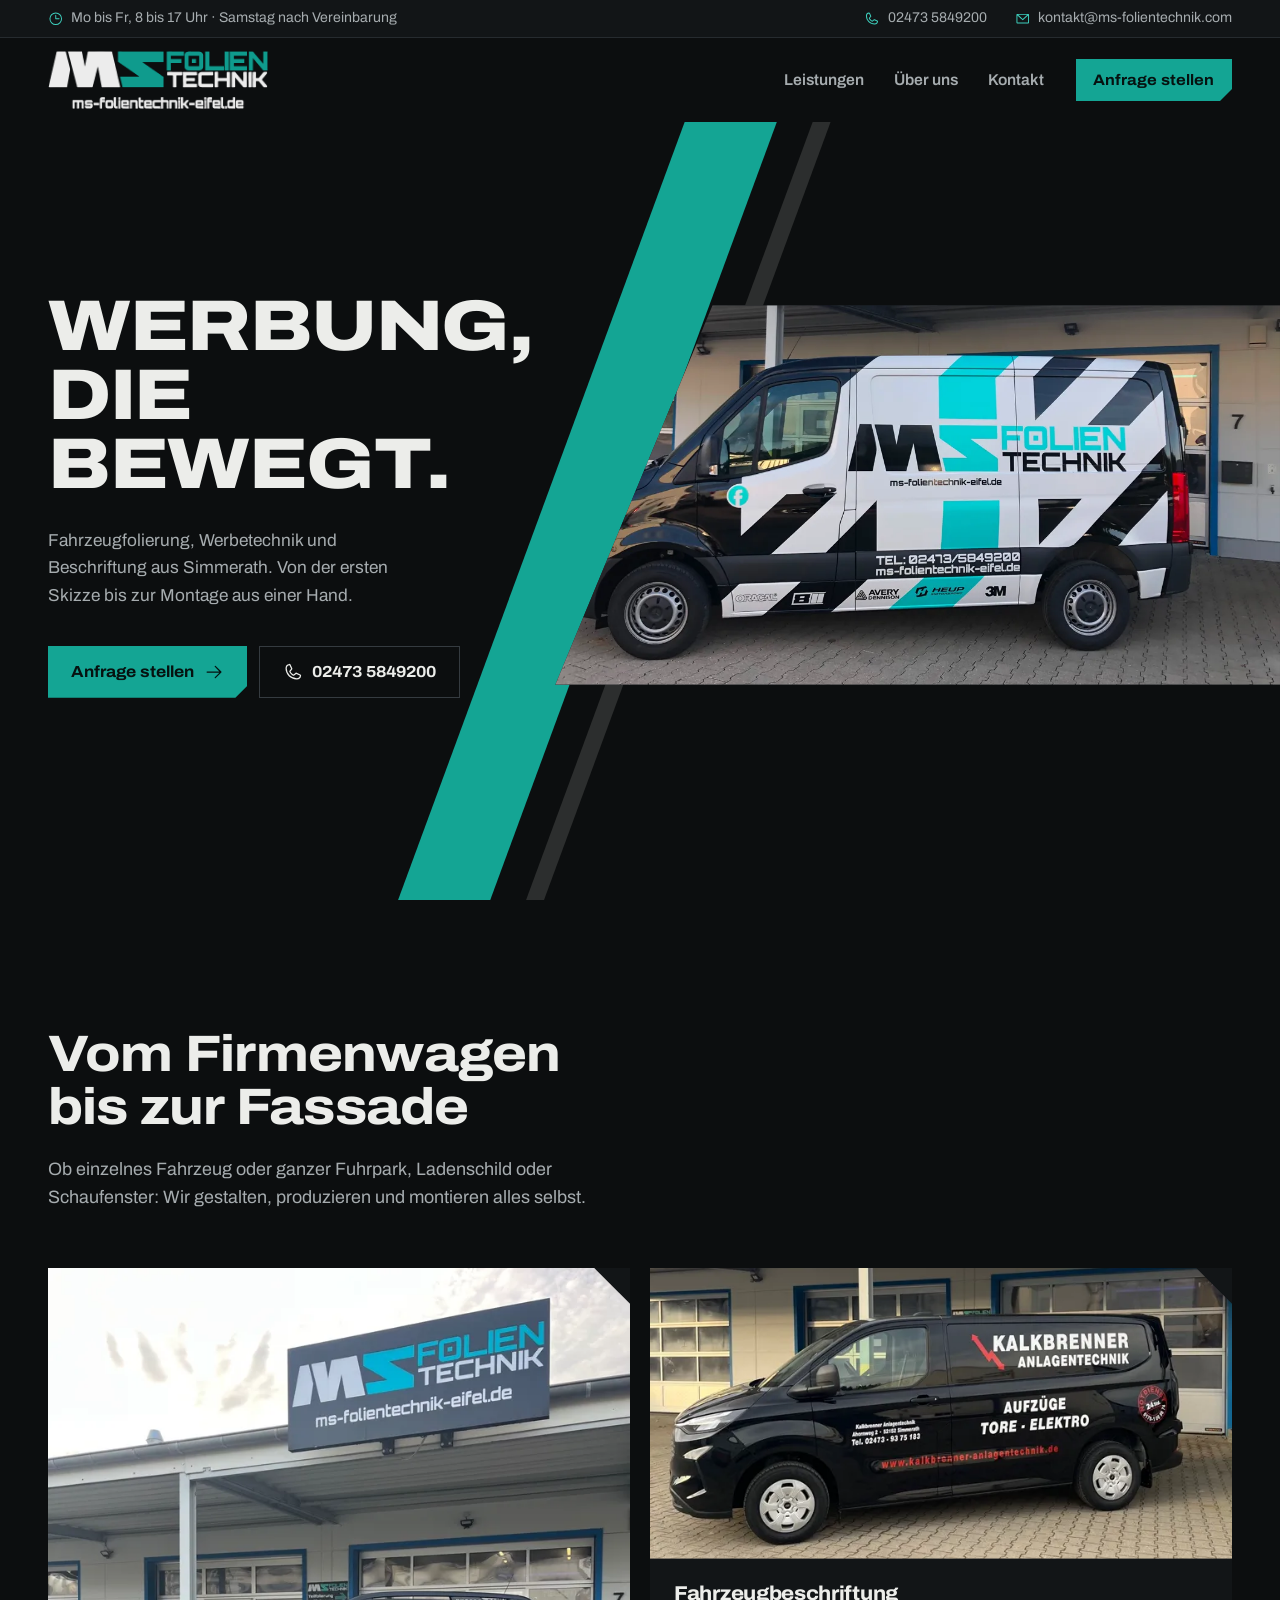
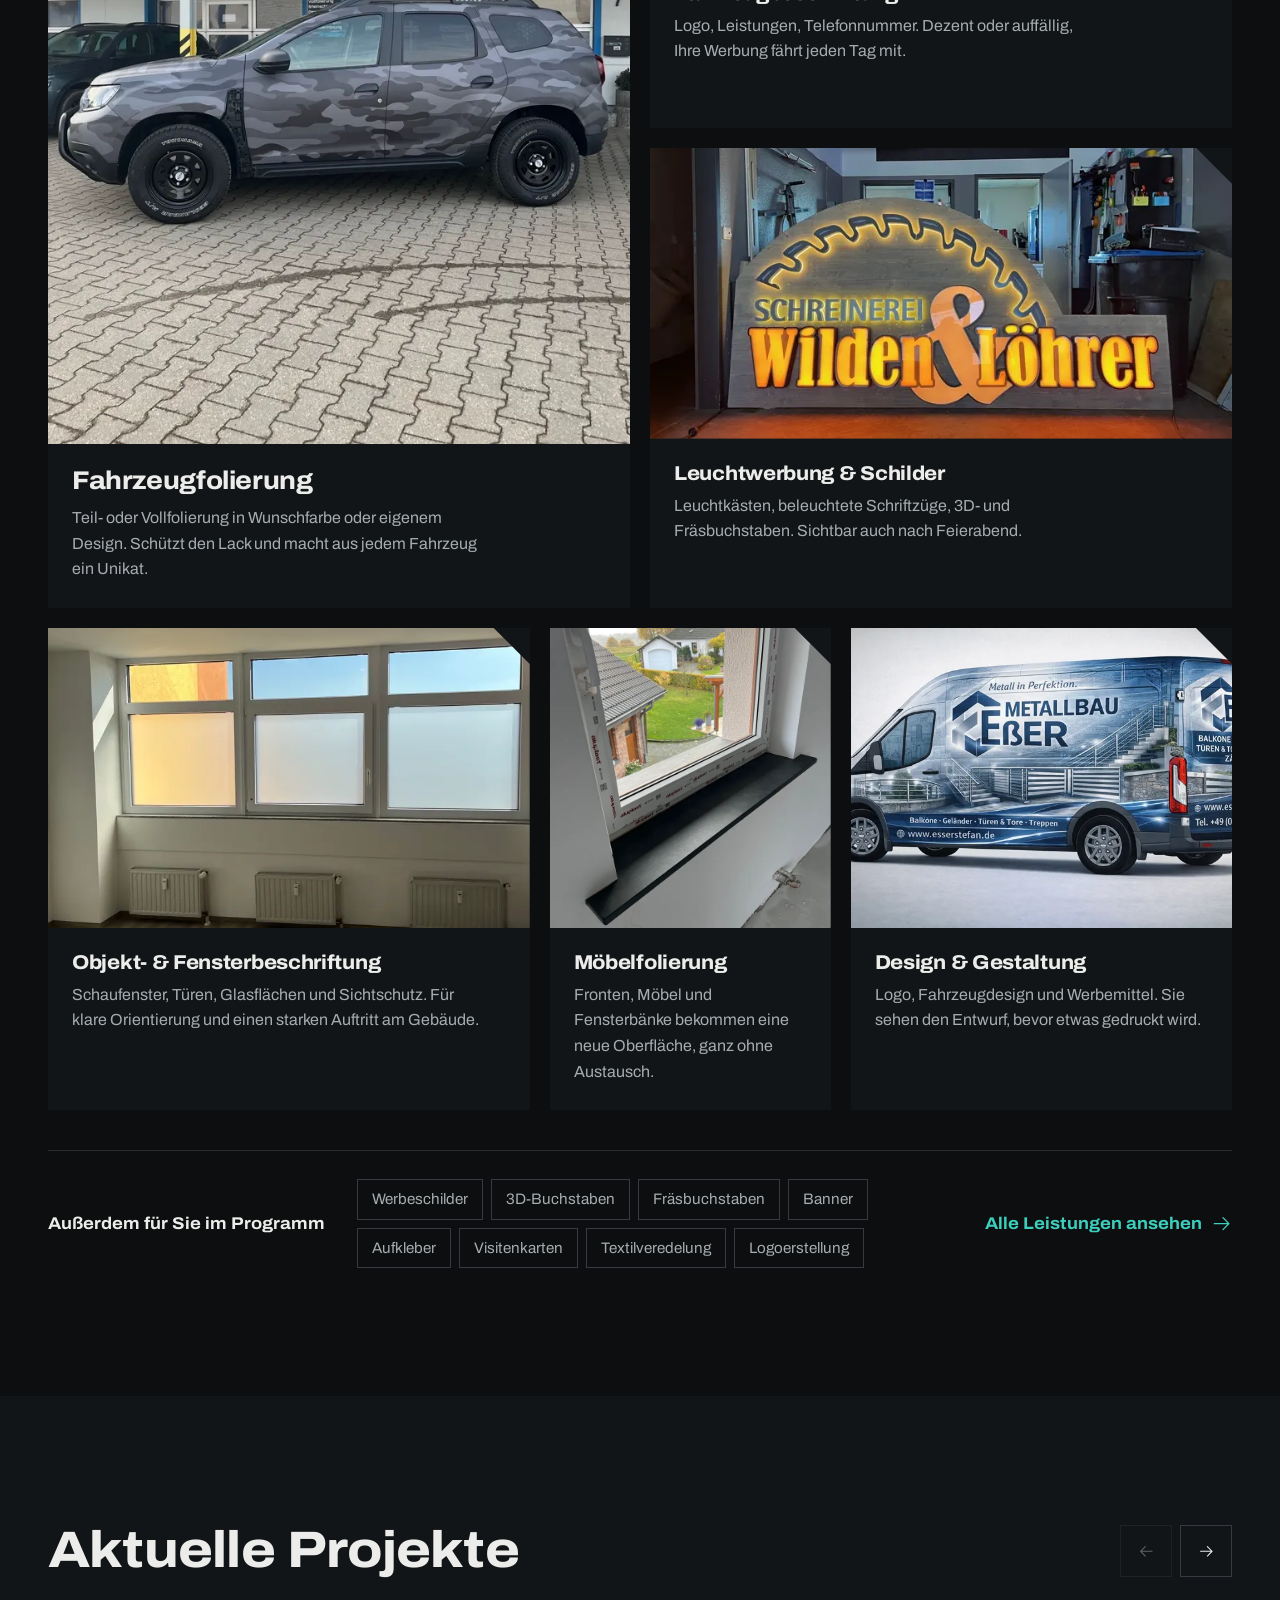
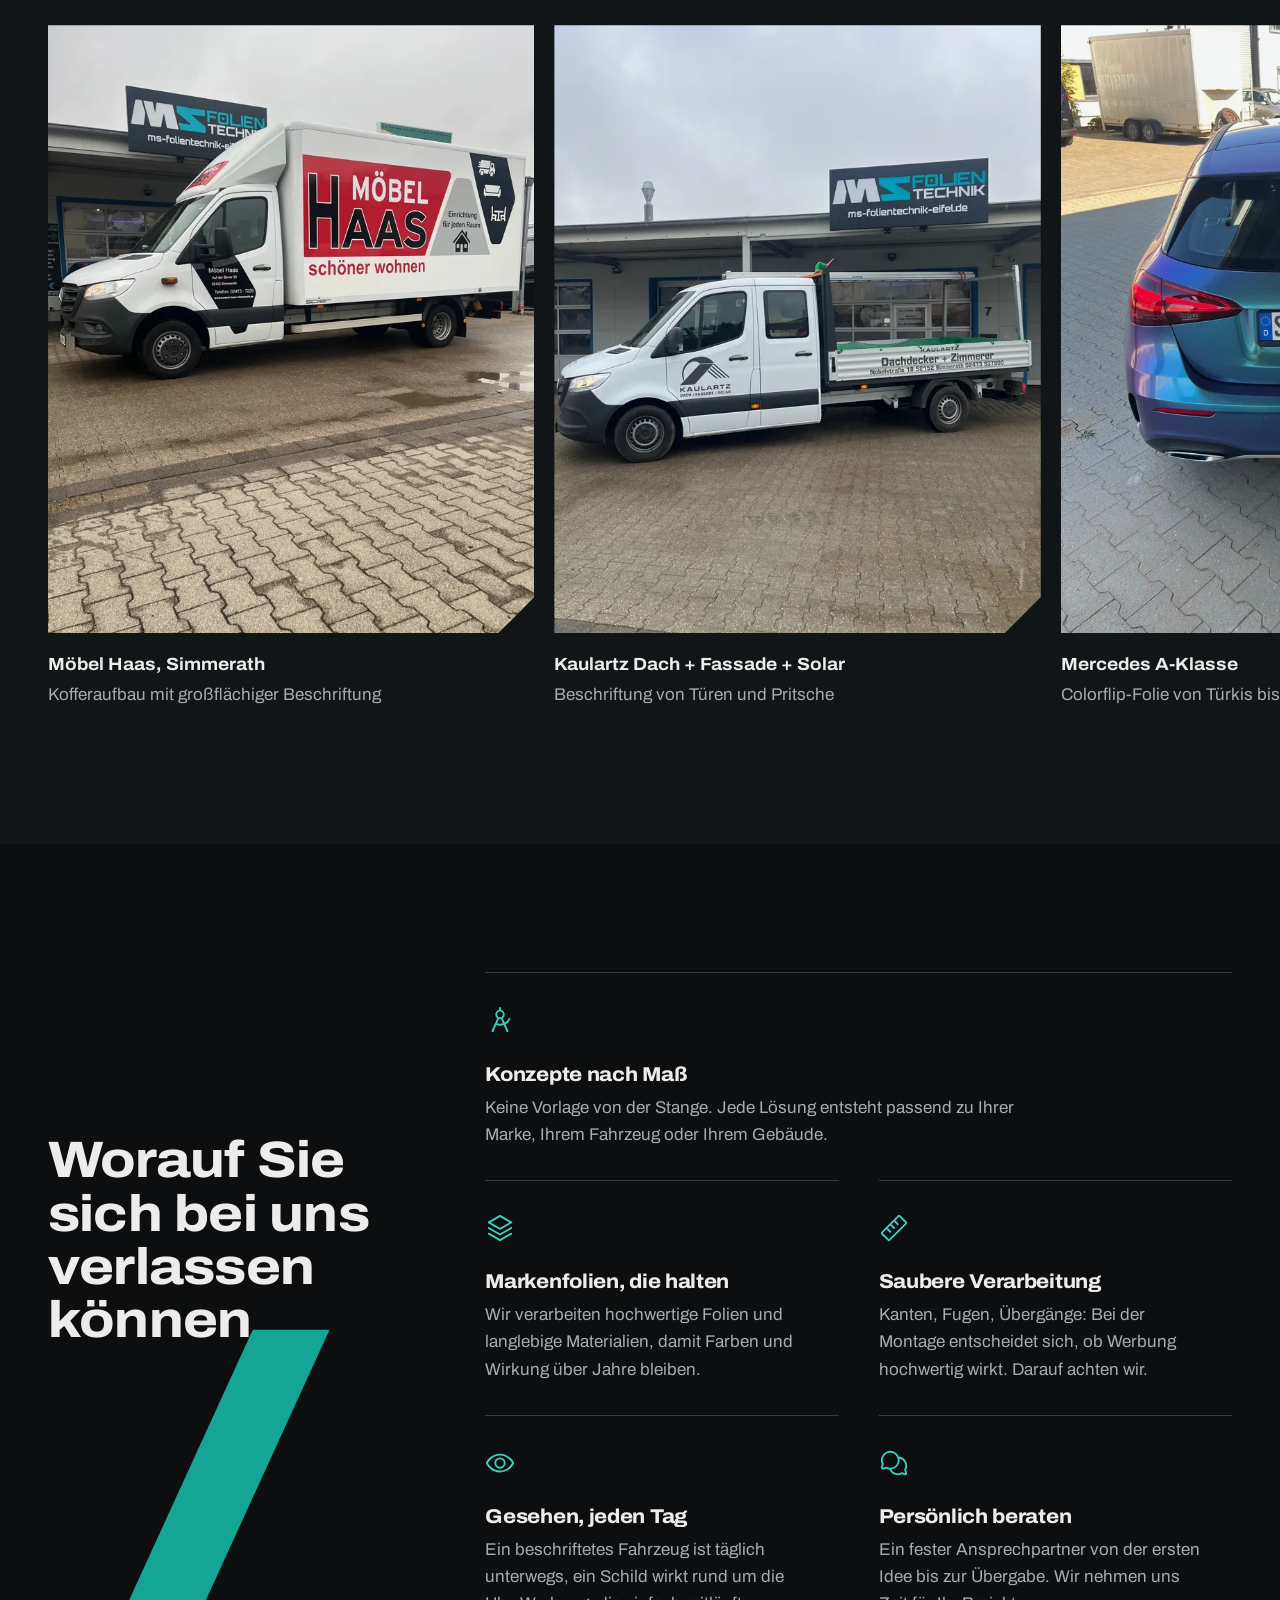
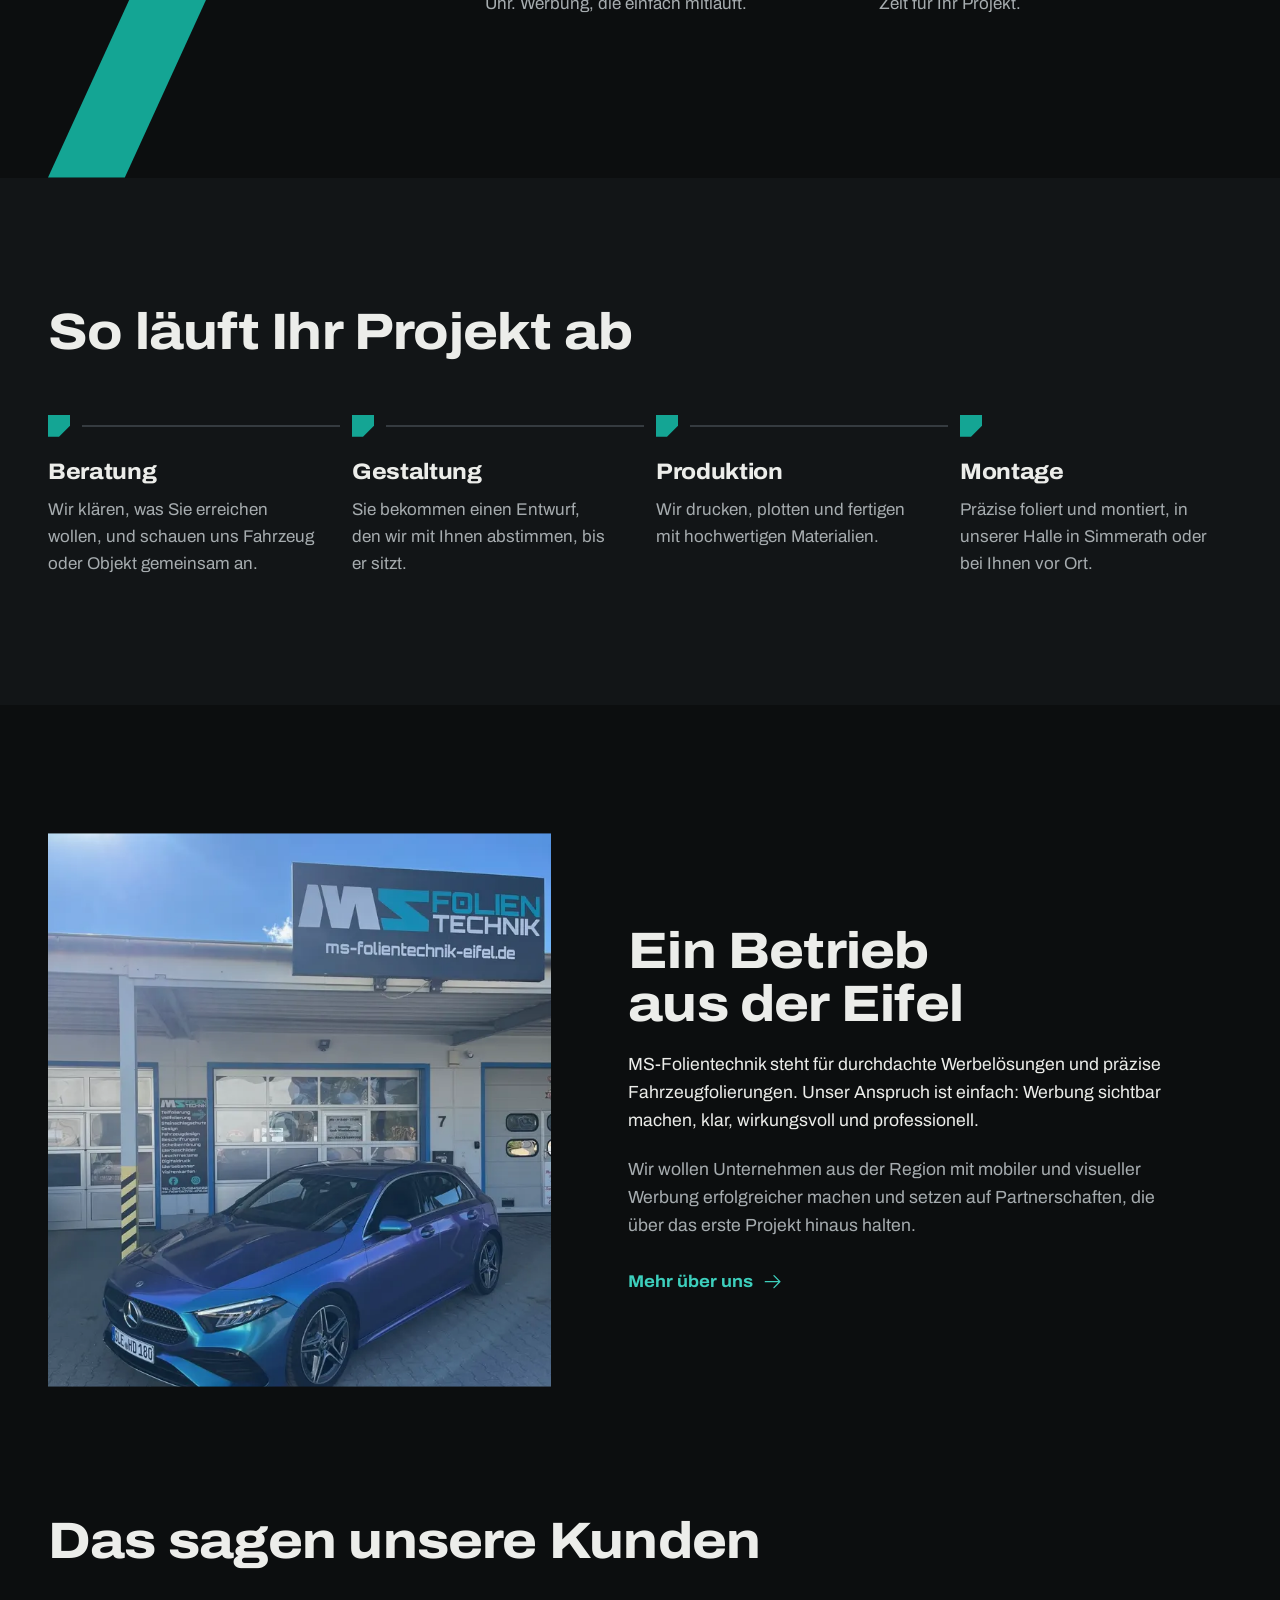
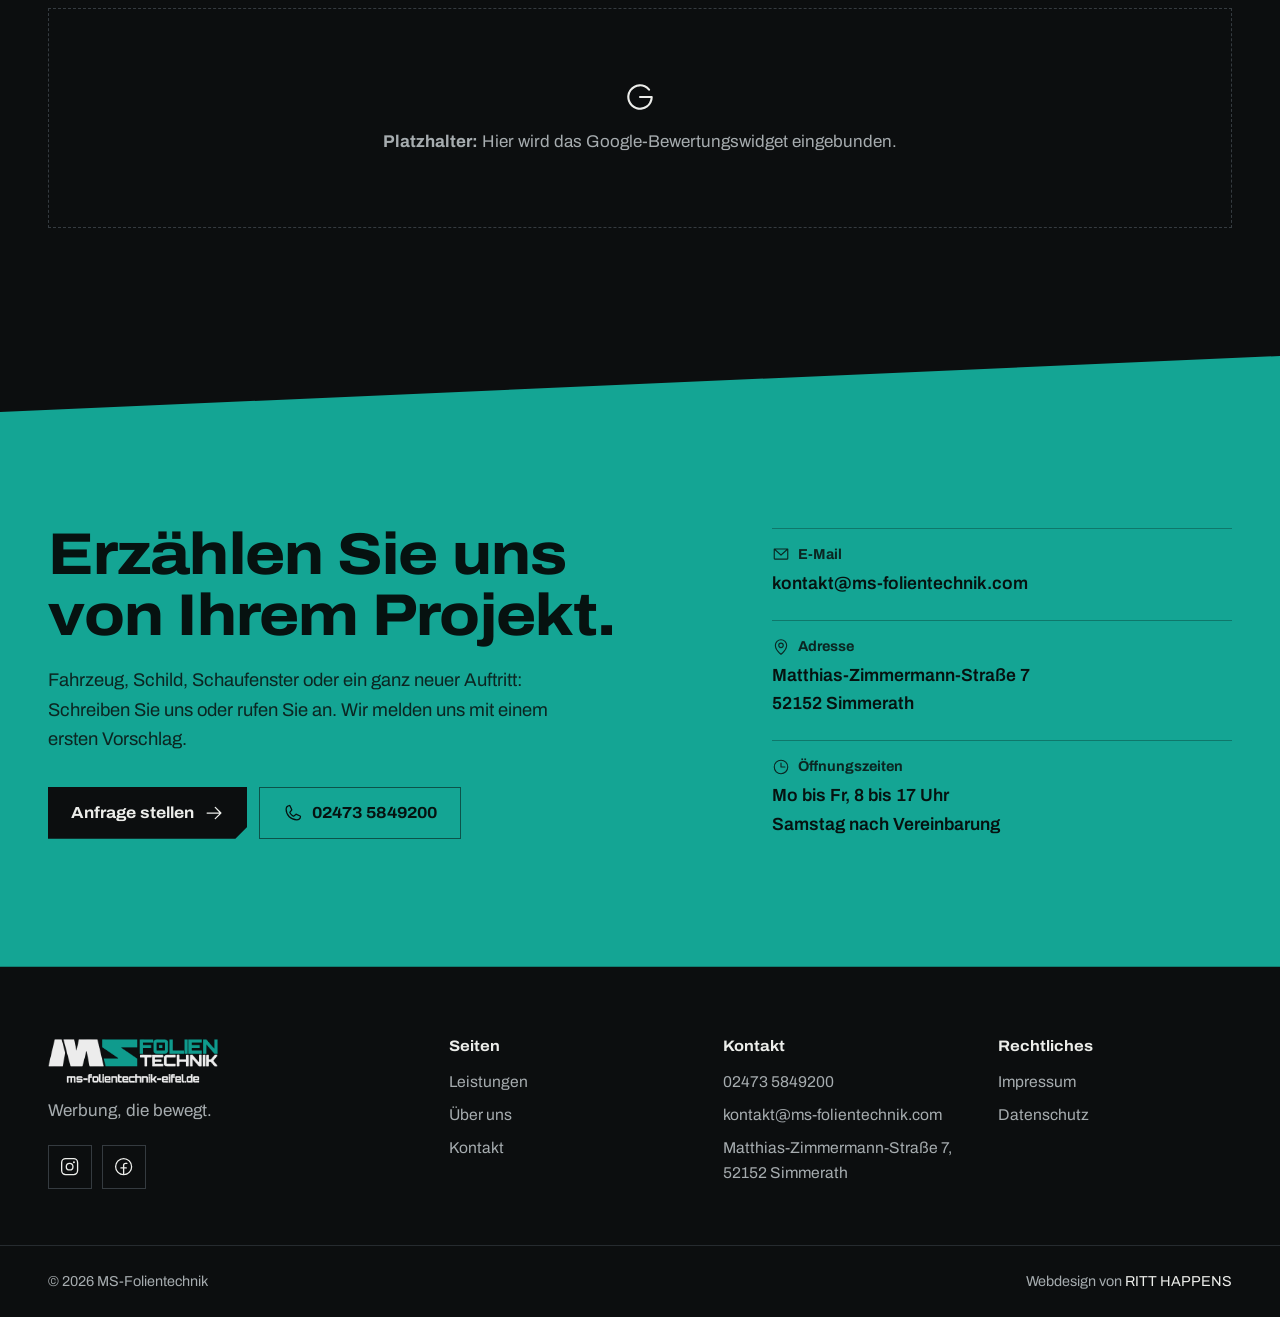
==== index.html @ 2fceda7a "Header: Öffnungszeiten-Leiste, Menü nur Unterseiten, größeres Logo Co-Authored-By: Claude Opus 5.5 <" ====
<!doctype html>
<html lang="de">
<head>
  <meta charset="utf-8">
  <meta name="viewport" content="width=device-width, initial-scale=1">
  <title>Fahrzeugfolierung &amp; Werbetechnik in Simmerath | MS-Folientechnik</title>
  <meta name="description" content="MS-Folientechnik in Simmerath (Eifel): Fahrzeugfolierung, Fahrzeugbeschriftung, Leuchtwerbung, Schilder und Design aus einer Hand. Jetzt Anfrage stellen.">
  <meta name="theme-color" content="#0c0e0f">
  <meta property="og:title" content="MS-Folientechnik | Werbung, die bewegt.">
  <meta property="og:description" content="Fahrzeugfolierung und Werbetechnik aus Simmerath in der Eifel.">
  <meta property="og:image" content="assets/img/ms-firmenfahrzeug-1200.webp">
  <link rel="preload" href="assets/fonts/archivo-var.woff2" as="font" type="font/woff2" crossorigin>
  <link rel="preload" as="image" href="assets/img/ms-firmenfahrzeug-1200.webp" imagesrcset="assets/img/ms-firmenfahrzeug-1200.webp 1200w, assets/img/ms-firmenfahrzeug-2400.webp 2400w" imagesizes="(min-width: 960px) 62vw, 100vw">
  <link rel="stylesheet" href="assets/css/style.css">
  <script>document.documentElement.classList.add('js');</script>
  <script type="application/ld+json">
  {
    "@context": "https://schema.org",
    "@type": "LocalBusiness",
    "name": "MS-Folientechnik",
    "slogan": "Werbung, die bewegt.",
    "sameAs": ["https://www.instagram.com/msfolientechnik/", "https://www.facebook.com/MSFolientechnik/"],
    "telephone": "+49 2473 5849200",
    "email": "kontakt@ms-folientechnik.com",
    "address": {
      "@type": "PostalAddress",
      "streetAddress": "Matthias-Zimmermann-Straße 7",
      "postalCode": "52152",
      "addressLocality": "Simmerath",
      "addressCountry": "DE"
    },
    "openingHoursSpecification": [{
      "@type": "OpeningHoursSpecification",
      "dayOfWeek": ["Monday","Tuesday","Wednesday","Thursday","Friday"],
      "opens": "08:00",
      "closes": "17:00"
    }]
  }
  </script>
</head>
<body>
  <a class="skip" href="#inhalt">Zum Inhalt springen</a>

  <header class="site-header" data-header>
    <div class="topbar">
      <div class="shell topbar-inner">
        <p class="topbar-hours">
          <svg class="ico" aria-hidden="true"><use href="assets/img/icons.svg#i-clock"/></svg>
          <span>Mo bis Fr, 8 bis 17 Uhr<span class="topbar-sat"> · Samstag nach Vereinbarung</span></span>
        </p>
        <div class="topbar-contact">
          <a href="tel:+4924735849200">
            <svg class="ico" aria-hidden="true"><use href="assets/img/icons.svg#i-phone"/></svg>
            <span>02473 5849200</span>
          </a>
          <a class="topbar-mail" href="mailto:kontakt@ms-folientechnik.com">
            <svg class="ico" aria-hidden="true"><use href="assets/img/icons.svg#i-envelope-simple"/></svg>
            <span>kontakt@ms-folientechnik.com</span>
          </a>
        </div>
      </div>
    </div>
    <div class="shell header-inner">
      <a class="brand" href="index.html" aria-label="MS-Folientechnik, zur Startseite">
        <img src="assets/img/ms-folientechnik-logo-480.png" width="480" height="126" alt="MS-Folientechnik">
      </a>
      <nav class="nav" aria-label="Hauptnavigation">
        <ul class="nav-list" id="nav-list">
          <li><a href="leistungen.html">Leistungen</a></li>
          <li><a href="ueber-uns.html">Über uns</a></li>
          <li><a href="kontakt.html">Kontakt</a></li>
          <li class="nav-mobile-only"><a href="tel:+4924735849200">02473 5849200</a></li>
        </ul>
      </nav>
      <div class="header-actions">
        <a class="btn btn-primary btn-sm" href="kontakt.html">Anfrage stellen</a>
        <button class="nav-toggle" type="button" aria-expanded="false" aria-controls="nav-list" data-nav-toggle>
          <svg class="ico ico-open" aria-hidden="true"><use href="assets/img/icons.svg#i-list"/></svg>
          <svg class="ico ico-close" aria-hidden="true"><use href="assets/img/icons.svg#i-x"/></svg>
          <span class="sr-only">Menü</span>
        </button>
      </div>
    </div>
  </header>
  <div class="header-sentinel" data-header-sentinel aria-hidden="true"></div>

  <main id="inhalt">

    <!-- Hero -->
    <section class="hero" aria-labelledby="hero-title">
      <div class="hero-stripes" aria-hidden="true">
        <span class="stripe stripe-teal"></span>
        <span class="stripe stripe-light"></span>
      </div>
      <div class="shell hero-grid">
        <div class="hero-copy">
          <h1 id="hero-title" class="hero-title">Werbung,<br>die bewegt.</h1>
          <p class="hero-lead">Fahrzeugfolierung, Werbetechnik und Beschriftung aus Simmerath. Von der ersten Skizze bis zur Montage aus einer Hand.</p>
          <div class="hero-actions">
            <a class="btn btn-primary" href="kontakt.html">
              Anfrage stellen
              <svg class="ico" aria-hidden="true"><use href="assets/img/icons.svg#i-arrow-right"/></svg>
            </a>
            <a class="btn btn-ghost" href="tel:+4924735849200">
              <svg class="ico" aria-hidden="true"><use href="assets/img/icons.svg#i-phone"/></svg>
              02473 5849200
            </a>
          </div>
        </div>
        <figure class="hero-media wipe" data-wipe>
          <img
            src="assets/img/ms-firmenfahrzeug-1200.webp"
            srcset="assets/img/ms-firmenfahrzeug-1200.webp 1200w, assets/img/ms-firmenfahrzeug-2400.webp 2400w"
            sizes="(min-width: 960px) 62vw, 100vw"
            width="2400" height="1254"
            alt="Firmenfahrzeug von MS-Folientechnik mit schwarz-weißer Diagonalfolierung und türkisem Logo vor der Halle in Simmerath"
            fetchpriority="high">
        </figure>
      </div>
    </section>

    <!-- Leistungen -->
    <section class="section services" id="leistungen" aria-labelledby="services-title">
      <div class="shell">
        <div class="section-head">
          <h2 id="services-title">Vom Firmenwagen bis zur Fassade</h2>
          <p>Ob einzelnes Fahrzeug oder ganzer Fuhrpark, Ladenschild oder Schaufenster: Wir gestalten, produzieren und montieren alles selbst.</p>
        </div>

        <div class="bento">
          <article class="tile tile-xl">
            <a href="leistungen.html#fahrzeugfolierung" class="tile-link">
              <div class="tile-media wipe" data-wipe>
                <img src="assets/img/vollfolierung-camo-700.webp" srcset="assets/img/vollfolierung-camo-700.webp 700w, assets/img/vollfolierung-camo-1400.webp 1400w" sizes="(min-width: 960px) 50vw, 100vw" width="1400" height="1867" loading="lazy" alt="Dacia Duster mit grauer Camouflage-Vollfolierung vor der Halle von MS-Folientechnik">
              </div>
              <div class="tile-body">
                <h3>Fahrzeugfolierung</h3>
                <p>Teil- oder Vollfolierung in Wunschfarbe oder eigenem Design. Schützt den Lack und macht aus jedem Fahrzeug ein Unikat.</p>
              </div>
            </a>
          </article>

          <article class="tile tile-wide">
            <a href="leistungen.html#fahrzeugbeschriftung" class="tile-link">
              <div class="tile-media wipe" data-wipe>
                <img src="assets/img/beschriftung-kalkbrenner-700.webp" srcset="assets/img/beschriftung-kalkbrenner-700.webp 700w, assets/img/beschriftung-kalkbrenner-1400.webp 1400w" sizes="(min-width: 960px) 40vw, 100vw" width="1400" height="1867" loading="lazy" alt="Schwarzer Transporter von Kalkbrenner Anlagentechnik mit weißer und roter Beschriftung">
              </div>
              <div class="tile-body">
                <h3>Fahrzeugbeschriftung</h3>
                <p>Logo, Leistungen, Telefonnummer. Dezent oder auffällig, Ihre Werbung fährt jeden Tag mit.</p>
              </div>
            </a>
          </article>

          <article class="tile tile-wide">
            <a href="leistungen.html#leuchtwerbung" class="tile-link">
              <div class="tile-media wipe" data-wipe>
                <img src="assets/img/leuchtwerbung-schreinerei-700.webp" srcset="assets/img/leuchtwerbung-schreinerei-700.webp 700w, assets/img/leuchtwerbung-schreinerei-1400.webp 1400w" sizes="(min-width: 960px) 40vw, 100vw" width="1400" height="1050" loading="lazy" alt="Beleuchtetes Holzschild der Schreinerei Wilden &amp; Löhrer mit Sägeblatt-Motiv in der Werkstatt">
              </div>
              <div class="tile-body">
                <h3>Leuchtwerbung &amp; Schilder</h3>
                <p>Leuchtkästen, beleuchtete Schriftzüge, 3D- und Fräsbuchstaben. Sichtbar auch nach Feierabend.</p>
              </div>
            </a>
          </article>

          <article class="tile tile-mid">
            <a href="leistungen.html#objektbeschriftung" class="tile-link">
              <div class="tile-media wipe" data-wipe>
                <img src="assets/img/sichtschutzfolie-fenster-700.webp" srcset="assets/img/sichtschutzfolie-fenster-700.webp 700w, assets/img/sichtschutzfolie-fenster-1400.webp 1400w" sizes="(min-width: 960px) 34vw, 100vw" width="1400" height="1867" loading="lazy" alt="Bürofenster mit satinierter Sichtschutzfolie im unteren Bereich">
              </div>
              <div class="tile-body">
                <h3>Objekt- &amp; Fensterbeschriftung</h3>
                <p>Schaufenster, Türen, Glasflächen und Sichtschutz. Für klare Orientierung und einen starken Auftritt am Gebäude.</p>
              </div>
            </a>
          </article>

          <article class="tile tile-narrow">
            <a href="leistungen.html#moebelfolierung" class="tile-link">
              <div class="tile-media wipe" data-wipe>
                <img src="assets/img/fensterbank-folierung-700.webp" srcset="assets/img/fensterbank-folierung-700.webp 700w, assets/img/fensterbank-folierung-1400.webp 1400w" sizes="(min-width: 960px) 26vw, 100vw" width="1400" height="1867" loading="lazy" alt="Fensterbank mit dunkler Folie in Schieferoptik">
              </div>
              <div class="tile-body">
                <h3>Möbelfolierung</h3>
                <p>Fronten, Möbel und Fensterbänke bekommen eine neue Oberfläche, ganz ohne Austausch.</p>
              </div>
            </a>
          </article>

          <article class="tile tile-mid">
            <a href="leistungen.html#design" class="tile-link">
              <div class="tile-media wipe" data-wipe>
                <img src="assets/img/design-metallbau-esser-700.webp" srcset="assets/img/design-metallbau-esser-700.webp 700w, assets/img/design-metallbau-esser-1400.webp 1400w" sizes="(min-width: 960px) 34vw, 100vw" width="1400" height="933" loading="lazy" alt="Entwurf einer Fahrzeugfolierung für Metallbau Eßer mit Treppen- und Geländermotiven">
              </div>
              <div class="tile-body">
                <h3>Design &amp; Gestaltung</h3>
                <p>Logo, Fahrzeugdesign und Werbemittel. Sie sehen den Entwurf, bevor etwas gedruckt wird.</p>
              </div>
            </a>
          </article>
        </div>

        <div class="extras">
          <p class="extras-label">Außerdem für Sie im Programm</p>
          <ul class="chips">
            <li>Werbeschilder</li>
            <li>3D-Buchstaben</li>
            <li>Fräsbuchstaben</li>
            <li>Banner</li>
            <li>Aufkleber</li>
            <li>Visitenkarten</li>
            <li>Textilveredelung</li>
            <li>Logoerstellung</li>
          </ul>
          <a class="link-arrow" href="leistungen.html">
            Alle Leistungen ansehen
            <svg class="ico" aria-hidden="true"><use href="assets/img/icons.svg#i-arrow-right"/></svg>
          </a>
        </div>
      </div>
    </section>

    <!-- Projekte -->
    <section class="section projects" id="projekte" aria-labelledby="projects-title">
      <div class="shell projects-head">
        <h2 id="projects-title">Aktuelle Projekte</h2>
        <div class="rail-controls">
          <button class="rail-btn" type="button" data-rail-prev aria-label="Vorheriges Projekt">
            <svg class="ico" aria-hidden="true"><use href="assets/img/icons.svg#i-arrow-left"/></svg>
          </button>
          <button class="rail-btn" type="button" data-rail-next aria-label="Nächstes Projekt">
            <svg class="ico" aria-hidden="true"><use href="assets/img/icons.svg#i-arrow-right"/></svg>
          </button>
        </div>
      </div>
      <div class="rail" data-rail tabindex="0" aria-label="Projektgalerie, horizontal scrollbar">
        <figure class="rail-item">
          <div class="rail-media"><img src="assets/img/beschriftung-moebel-haas-700.webp" srcset="assets/img/beschriftung-moebel-haas-700.webp 700w, assets/img/beschriftung-moebel-haas-1400.webp 1400w" sizes="(min-width: 960px) 40vw, 82vw" width="1400" height="1867" loading="lazy" alt="Mercedes Sprinter mit Kofferaufbau, großflächig beschriftet für Möbel Haas"></div>
          <figcaption><strong>Möbel Haas, Simmerath</strong><span>Kofferaufbau mit großflächiger Beschriftung</span></figcaption>
        </figure>
        <figure class="rail-item">
          <div class="rail-media"><img src="assets/img/beschriftung-kaulartz-700.webp" srcset="assets/img/beschriftung-kaulartz-700.webp 700w, assets/img/beschriftung-kaulartz-1400.webp 1400w" sizes="(min-width: 960px) 40vw, 82vw" width="1400" height="1867" loading="lazy" alt="Weißer Pritschenwagen mit Beschriftung von Kaulartz Dach, Fassade und Solar"></div>
          <figcaption><strong>Kaulartz Dach + Fassade + Solar</strong><span>Beschriftung von Türen und Pritsche</span></figcaption>
        </figure>
        <figure class="rail-item">
          <div class="rail-media"><img src="assets/img/vollfolierung-colorflip-heck-700.webp" srcset="assets/img/vollfolierung-colorflip-heck-700.webp 700w, assets/img/vollfolierung-colorflip-heck-1400.webp 1400w" sizes="(min-width: 960px) 40vw, 82vw" width="1400" height="1867" loading="lazy" alt="Heckansicht einer Mercedes A-Klasse mit schimmernder Colorflip-Folie zwischen Türkis und Violett"></div>
          <figcaption><strong>Mercedes A-Klasse</strong><span>Colorflip-Folie von Türkis bis Violett</span></figcaption>
        </figure>
        </div>
    </section>

    <!-- Vorteile -->
    <section class="section values" aria-labelledby="values-title">
      <div class="values-band" aria-hidden="true"></div>
      <div class="shell values-grid">
        <h2 id="values-title">Worauf Sie sich bei uns verlassen können</h2>
        <ul class="values-list">
          <li>
            <svg class="ico" aria-hidden="true"><use href="assets/img/icons.svg#i-compass-tool"/></svg>
            <h3>Konzepte nach Maß</h3>
            <p>Keine Vorlage von der Stange. Jede Lösung entsteht passend zu Ihrer Marke, Ihrem Fahrzeug oder Ihrem Gebäude.</p>
          </li>
          <li>
            <svg class="ico" aria-hidden="true"><use href="assets/img/icons.svg#i-stack"/></svg>
            <h3>Markenfolien, die halten</h3>
            <p>Wir verarbeiten hochwertige Folien und langlebige Materialien, damit Farben und Wirkung über Jahre bleiben.</p>
          </li>
          <li>
            <svg class="ico" aria-hidden="true"><use href="assets/img/icons.svg#i-ruler"/></svg>
            <h3>Saubere Verarbeitung</h3>
            <p>Kanten, Fugen, Übergänge: Bei der Montage entscheidet sich, ob Werbung hochwertig wirkt. Darauf achten wir.</p>
          </li>
          <li>
            <svg class="ico" aria-hidden="true"><use href="assets/img/icons.svg#i-eye"/></svg>
            <h3>Gesehen, jeden Tag</h3>
            <p>Ein beschriftetes Fahrzeug ist täglich unterwegs, ein Schild wirkt rund um die Uhr. Werbung, die einfach mitläuft.</p>
          </li>
          <li>
            <svg class="ico" aria-hidden="true"><use href="assets/img/icons.svg#i-chats-circle"/></svg>
            <h3>Persönlich beraten</h3>
            <p>Ein fester Ansprechpartner von der ersten Idee bis zur Übergabe. Wir nehmen uns Zeit für Ihr Projekt.</p>
          </li>
        </ul>
      </div>
    </section>

    <!-- Ablauf -->
    <section class="section process" aria-labelledby="process-title">
      <div class="shell">
        <h2 id="process-title">So läuft Ihr Projekt ab</h2>
        <ol class="steps">
          <li>
            <h3>Beratung</h3>
            <p>Wir klären, was Sie erreichen wollen, und schauen uns Fahrzeug oder Objekt gemeinsam an.</p>
          </li>
          <li>
            <h3>Gestaltung</h3>
            <p>Sie bekommen einen Entwurf, den wir mit Ihnen abstimmen, bis er sitzt.</p>
          </li>
          <li>
            <h3>Produktion</h3>
            <p>Wir drucken, plotten und fertigen mit hochwertigen Materialien.</p>
          </li>
          <li>
            <h3>Montage</h3>
            <p>Präzise foliert und montiert, in unserer Halle in Simmerath oder bei Ihnen vor Ort.</p>
          </li>
        </ol>
      </div>
    </section>

    <!-- Über uns -->
    <section class="section about" aria-labelledby="about-title">
      <div class="shell about-grid">
        <figure class="about-media wipe" data-wipe>
          <img src="assets/img/vollfolierung-colorflip-700.webp" srcset="assets/img/vollfolierung-colorflip-700.webp 700w, assets/img/vollfolierung-colorflip-1400.webp 1400w" sizes="(min-width: 960px) 40vw, 100vw" width="1400" height="1867" loading="lazy" alt="Halle von MS-Folientechnik in Simmerath mit Leuchtschild, davor eine Mercedes A-Klasse mit Colorflip-Folierung">
        </figure>
        <div class="about-copy">
          <h2 id="about-title">Ein Betrieb aus der Eifel</h2>
          <p>MS-Folientechnik steht für durchdachte Werbelösungen und präzise Fahrzeugfolierungen. Unser Anspruch ist einfach: Werbung sichtbar machen, klar, wirkungsvoll und professionell.</p>
          <p>Wir wollen Unternehmen aus der Region mit mobiler und visueller Werbung erfolgreicher machen und setzen auf Partnerschaften, die über das erste Projekt hinaus halten.</p>
          <a class="link-arrow" href="ueber-uns.html">
            Mehr über uns
            <svg class="ico" aria-hidden="true"><use href="assets/img/icons.svg#i-arrow-right"/></svg>
          </a>
        </div>
      </div>
    </section>

    <!-- Bewertungen -->
    <section class="section reviews" aria-labelledby="reviews-title">
      <div class="shell">
        <h2 id="reviews-title">Das sagen unsere Kunden</h2>
        <div class="reviews-slot" role="note">
          <svg class="ico" aria-hidden="true"><use href="assets/img/icons.svg#i-google-logo"/></svg>
          <p><strong>Platzhalter:</strong> Hier wird das Google-Bewertungswidget eingebunden.</p>
        </div>
      </div>
    </section>

    <!-- Kontakt -->
    <section class="contact" aria-labelledby="contact-title">
      <div class="shell contact-grid">
        <div class="contact-copy">
          <h2 id="contact-title">Erzählen Sie uns von Ihrem Projekt.</h2>
          <p>Fahrzeug, Schild, Schaufenster oder ein ganz neuer Auftritt: Schreiben Sie uns oder rufen Sie an. Wir melden uns mit einem ersten Vorschlag.</p>
          <div class="contact-actions">
            <a class="btn btn-dark" href="kontakt.html">
              Anfrage stellen
              <svg class="ico" aria-hidden="true"><use href="assets/img/icons.svg#i-arrow-right"/></svg>
            </a>
            <a class="btn btn-outline-dark" href="tel:+4924735849200">
              <svg class="ico" aria-hidden="true"><use href="assets/img/icons.svg#i-phone"/></svg>
              02473 5849200
            </a>
          </div>
        </div>
        <dl class="contact-facts">
          <div>
            <dt><svg class="ico" aria-hidden="true"><use href="assets/img/icons.svg#i-envelope-simple"/></svg>E-Mail</dt>
            <dd><a href="mailto:kontakt@ms-folientechnik.com">kontakt@ms-folientechnik.com</a></dd>
          </div>
          <div>
            <dt><svg class="ico" aria-hidden="true"><use href="assets/img/icons.svg#i-map-pin"/></svg>Adresse</dt>
            <dd>Matthias-Zimmermann-Straße 7<br>52152 Simmerath</dd>
          </div>
          <div>
            <dt><svg class="ico" aria-hidden="true"><use href="assets/img/icons.svg#i-clock"/></svg>Öffnungszeiten</dt>
            <dd>Mo bis Fr, 8 bis 17 Uhr<br>Samstag nach Vereinbarung</dd>
          </div>
        </dl>
      </div>
    </section>
  </main>

  <footer class="site-footer">
    <div class="shell footer-grid">
      <div class="footer-brand">
        <img src="assets/img/ms-folientechnik-logo-480.png" width="480" height="126" alt="MS-Folientechnik" loading="lazy">
        <p>Werbung, die bewegt.</p>
        <div class="social">
          <a href="https://www.instagram.com/msfolientechnik/" target="_blank" rel="noopener" aria-label="MS-Folientechnik auf Instagram"><svg class="ico" aria-hidden="true"><use href="assets/img/icons.svg#i-instagram-logo"/></svg></a>
          <a href="https://www.facebook.com/MSFolientechnik/" target="_blank" rel="noopener" aria-label="MS-Folientechnik auf Facebook"><svg class="ico" aria-hidden="true"><use href="assets/img/icons.svg#i-facebook-logo"/></svg></a>
        </div>
      </div>
      <nav aria-label="Footer-Navigation">
        <h2 class="footer-title">Seiten</h2>
        <ul>
          <li><a href="leistungen.html">Leistungen</a></li>
          <li><a href="ueber-uns.html">Über uns</a></li>
          <li><a href="kontakt.html">Kontakt</a></li>
        </ul>
      </nav>
      <div>
        <h2 class="footer-title">Kontakt</h2>
        <ul>
          <li><a href="tel:+4924735849200">02473 5849200</a></li>
          <li><a href="mailto:kontakt@ms-folientechnik.com">kontakt@ms-folientechnik.com</a></li>
          <li>Matthias-Zimmermann-Straße 7, 52152 Simmerath</li>
        </ul>
      </div>
      <div>
        <h2 class="footer-title">Rechtliches</h2>
        <ul>
          <li><a href="impressum.html">Impressum</a></li>
          <li><a href="datenschutz.html">Datenschutz</a></li>
        </ul>
      </div>
    </div>
    <div class="shell footer-bottom">
      <p>© <span data-year>2026</span> MS-Folientechnik</p>
      <p>Webdesign von <a href="https://ritt-happens.de" rel="noopener">RITT HAPPENS</a></p>
    </div>
  </footer>

  <script src="assets/js/main.js" defer></script>
</body>
</html>
---- assets/css/style.css ----
/* MS-Folientechnik | Startseite
   Welt: die eigene Fahrzeug-Livery. Werkstattschwarz, Folienweiß, Logo-Türkis,
   45-Grad-Schnittkanten, harte Ecken. */

@font-face {
  font-family: "Archivo";
  src: url("../fonts/archivo-var.woff2") format("woff2-variations"),
       url("../fonts/archivo-var.woff2") format("woff2");
  font-weight: 100 900;
  font-stretch: 62% 125%;
  font-style: normal;
  font-display: swap;
}

@property --p {
  syntax: "<number>";
  inherits: true;
  initial-value: 1;
}

:root {
  --bg: #0c0e0f;
  --bg-2: #121517;
  --bg-3: #191d20;
  --line: #262b2f;
  --line-strong: #353b40;
  --text: #ecedea;
  --muted: #a6acaf;
  --teal: #14a594;
  --teal-ink: #3dcfbd;
  --teal-deep: #0f8a7c;
  --on-teal: #061210;

  --font: "Archivo", "Helvetica Neue", Arial, sans-serif;

  --shell: 1360px;
  --gutter: clamp(16px, 4vw, 48px);
  --section: clamp(72px, 10vw, 136px);
  --cut: 36px;

  --ease-out: cubic-bezier(0.16, 1, 0.3, 1);
  --topbar-h: 38px;
  --header-h: 122px;
}

*, *::before, *::after { box-sizing: border-box; }

html {
  -webkit-text-size-adjust: 100%;
  scroll-behavior: smooth;
  scroll-padding-top: calc(var(--header-h) + 16px);
  color-scheme: dark;
  scrollbar-color: var(--line-strong) var(--bg);
}

body {
  margin: 0;
  background: var(--bg);
  color: var(--text);
  font-family: var(--font);
  font-size: 1.0625rem;
  line-height: 1.6;
  font-stretch: 100%;
  text-rendering: optimizeLegibility;
  -webkit-font-smoothing: antialiased;
  overflow-x: clip;
}

::selection { background: var(--teal); color: var(--on-teal); }

img { display: block; max-width: 100%; height: auto; }
a { color: inherit; text-underline-offset: 0.2em; text-decoration-thickness: 1px; }
h1, h2, h3, p, ul, ol, dl, dd, figure { margin: 0; }
ul, ol { padding: 0; list-style: none; }

:focus-visible {
  outline: 2px solid var(--teal-ink);
  outline-offset: 3px;
}

.sr-only {
  position: absolute; width: 1px; height: 1px; padding: 0; margin: -1px;
  overflow: hidden; clip: rect(0 0 0 0); white-space: nowrap; border: 0;
}

.skip {
  position: absolute; left: 16px; top: -60px; z-index: 100;
  background: var(--teal); color: var(--on-teal); padding: 10px 16px; font-weight: 700;
}
.skip:focus { top: 12px; }

.shell {
  width: 100%;
  max-width: var(--shell);
  margin-inline: auto;
  padding-inline: var(--gutter);
}

.ico {
  width: 1.25em; height: 1.25em;
  fill: currentColor;
  flex: none;
}

/* Typografie */
h1, h2, h3 { font-weight: 760; letter-spacing: -0.015em; text-wrap: balance; }
h2 {
  font-size: clamp(2rem, 4vw, 3.4rem);
  line-height: 1.04;
  font-stretch: 112%;
}
h3 { font-size: 1.25rem; line-height: 1.2; font-stretch: 108%; }
p { text-wrap: pretty; }

/* Buttons */
.btn {
  display: inline-flex; align-items: center; gap: 0.6em;
  min-height: 52px; padding: 0 1.4em;
  font: inherit; font-weight: 700; font-size: 1rem; font-stretch: 108%;
  text-decoration: none; white-space: nowrap; cursor: pointer;
  border: 1.5px solid transparent;
  clip-path: polygon(0 0, 100% 0, 100% calc(100% - 12px), calc(100% - 12px) 100%, 0 100%);
  transition: background-color .25s var(--ease-out), color .25s var(--ease-out), border-color .25s var(--ease-out), transform .2s var(--ease-out);
}
.btn .ico { transition: transform .3s var(--ease-out); }
.btn:hover .ico:last-child { transform: translateX(3px); }
.btn:active { transform: translateY(1px); }
.btn-sm { min-height: 42px; padding: 0 1.1em; font-size: .95rem; }

.btn-primary { background: var(--teal); color: var(--on-teal); }
.btn-primary:hover { background: var(--teal-ink); }
.btn-ghost { border-color: var(--line-strong); color: var(--text); clip-path: none; }
.btn-ghost:hover { border-color: var(--text); }
.btn-dark { background: var(--bg); color: var(--text); }
.btn-dark:hover { background: #000; color: var(--teal-ink); }
.btn-outline-dark { border-color: rgba(6, 18, 16, .55); color: var(--on-teal); clip-path: none; }
.btn-outline-dark:hover { border-color: var(--on-teal); background: rgba(6, 18, 16, .08); }

.link-arrow {
  display: inline-flex; align-items: center; gap: .5em;
  font-weight: 700; font-stretch: 108%; color: var(--teal-ink);
  text-decoration: none;
}
.link-arrow .ico { transition: transform .3s var(--ease-out); }
.link-arrow:hover { text-decoration: underline; }
.link-arrow:hover .ico { transform: translateX(4px); }

/* Header */
.site-header {
  position: fixed; inset: 0 0 auto 0; z-index: 50;
  height: var(--header-h);
  background: var(--bg);
  transition: background-color .3s var(--ease-out), border-color .3s var(--ease-out);
  border-bottom: 1px solid transparent;
}
.site-header.is-solid {
  background: rgba(12, 14, 15, .92);
  backdrop-filter: saturate(140%) blur(10px);
  -webkit-backdrop-filter: saturate(140%) blur(10px);
  border-bottom-color: var(--line);
}
.header-sentinel { position: absolute; top: 0; height: 80px; width: 1px; pointer-events: none; }
.topbar {
  height: var(--topbar-h);
  background: var(--bg-2);
  border-bottom: 1px solid var(--line);
  font-size: .88rem; color: var(--muted);
}
.topbar-inner { height: 100%; display: flex; align-items: center; justify-content: space-between; gap: 24px; }
.topbar-hours, .topbar-contact a { display: inline-flex; align-items: center; gap: 8px; }
.topbar .ico { width: 1.1em; height: 1.1em; color: var(--teal-ink); }
.topbar-contact { display: flex; gap: 28px; }
.topbar-contact a { text-decoration: none; font-variant-numeric: tabular-nums; transition: color .2s; }
.topbar-contact a:hover { color: var(--text); }
.header-inner { height: calc(var(--header-h) - var(--topbar-h)); display: flex; align-items: center; gap: 32px; }
.brand img { width: 220px; height: auto; }
.nav { margin-left: auto; }
.nav-list { display: flex; gap: 30px; }
.nav-list a {
  text-decoration: none; font-weight: 600; font-size: .98rem; color: var(--muted);
  transition: color .2s;
  padding-block: 8px;
}
.nav-list a:hover { color: var(--text); }
.nav-mobile-only { display: none; }
.header-actions { display: flex; align-items: center; gap: 20px; }
.nav-toggle {
  display: none; background: none; border: 1px solid var(--line-strong); color: var(--text);
  width: 44px; height: 44px; align-items: center; justify-content: center; cursor: pointer;
}
.nav-toggle .ico-close { display: none; }

/* Hero */
.hero {
  position: relative;
  min-height: min(100dvh, 920px);
  display: flex; align-items: center;
  padding-top: calc(var(--header-h) + 32px);
  padding-bottom: 64px;
  overflow: hidden;
  isolation: isolate;
}
.hero-stripes { position: absolute; inset: 0; z-index: -1; pointer-events: none; }
.stripe { position: absolute; inset: 0; }
.stripe-teal {
  background: var(--teal);
  clip-path: polygon(57% 0, 64.2% 0, 38.3% 100%, 31.1% 100%);
}
.stripe-light {
  background: var(--text);
  clip-path: polygon(67% 0, 68.4% 0, 42.5% 100%, 41.1% 100%);
  opacity: .14;
}
.hero-grid {
  display: grid;
  grid-template-columns: minmax(0, 5fr) minmax(0, 7fr);
  align-items: center;
  gap: 24px;
}
.hero-copy { position: relative; z-index: 2; }
.hero-title {
  font-size: clamp(2.8rem, 5.6vw, 5.6rem);
  line-height: .96;
  font-weight: 830;
  font-stretch: 118%;
  letter-spacing: -0.02em;
  text-transform: uppercase;
  text-wrap: initial;
}
.hero-lead {
  margin-top: 28px;
  max-width: 34ch;
  font-size: clamp(1.08rem, 1.3vw, 1.25rem);
  color: var(--muted);
}
.hero-actions { margin-top: 36px; display: flex; flex-wrap: wrap; gap: 12px; }
.hero-actions .btn-ghost { font-variant-numeric: tabular-nums; }

.hero-media {
  position: relative;
  margin-right: calc(-1 * var(--gutter) - max(0px, (100vw - var(--shell)) / 2));
  clip-path: polygon(21.7% 0, 100% 0, 100% 100%, 0 100%);
  background: var(--bg-3);
}
.hero-media img { width: 100%; aspect-ratio: 1.91; object-fit: cover; object-position: 40% 55%; }

/* Folie-aufziehen: diagonale Rakelkante legt Bilder frei */
.wipe { position: relative; overflow: hidden; }
.wipe img {
  clip-path: polygon(0 0, calc(var(--p) * 130%) 0, calc(var(--p) * 130% - 30%) 100%, 0 100%);
}
.wipe::after {
  content: "";
  position: absolute; inset: 0;
  background: var(--teal-ink);
  pointer-events: none;
  clip-path: polygon(calc(var(--p) * 130%) 0, calc(var(--p) * 130% + 10px) 0, calc(var(--p) * 130% - 30% + 10px) 100%, calc(var(--p) * 130% - 30%) 100%);
  opacity: 0;
}
@media (prefers-reduced-motion: no-preference) {
  .js .wipe:not(.is-in) { --p: 0; }
  .js .wipe:not(.is-in)::after { opacity: 1; }
  .js .wipe { transition: --p 1.15s var(--ease-out); }
  .js .wipe::after { transition: opacity .4s ease .9s; }
  .js .wipe.is-in::after { opacity: 0; }
  .js .hero-copy > * { animation: rise .9s var(--ease-out) both; }
  .js .hero-copy > :nth-child(2) { animation-delay: .08s; }
  .js .hero-copy > :nth-child(3) { animation-delay: .16s; }
}
@keyframes rise {
  from { opacity: 0; transform: translateY(18px); filter: blur(6px); }
  to { opacity: 1; transform: none; filter: none; }
}

/* Sections */
.section { padding-block: var(--section); }
.section-head { max-width: 760px; }
.section-head p { margin-top: 20px; color: var(--muted); max-width: 58ch; font-size: 1.12rem; }

/* Leistungen: Bento */
.services { background: var(--bg); }
.bento {
  margin-top: 56px;
  display: grid;
  grid-template-columns: repeat(12, minmax(0, 1fr));
  gap: 20px;
}
.tile { background: var(--bg-2); min-width: 0; }
.tile-link { display: flex; flex-direction: column; height: 100%; text-decoration: none; }
.tile-media {
  clip-path: polygon(0 0, calc(100% - var(--cut)) 0, 100% var(--cut), 100% 100%, 0 100%);
  background: var(--bg-3);
}
.tile-media img {
  width: 100%; height: 100%; object-fit: cover;
  transition: transform .8s var(--ease-out);
}
.tile-link:hover .tile-media img { transform: scale(1.04); }
.tile-body { padding: 22px 24px 26px; }
.tile-body h3 { display: flex; align-items: center; gap: 10px; }
.tile-body p { margin-top: 8px; color: var(--muted); font-size: 1rem; max-width: 46ch; }
.tile-link:hover h3 { color: var(--teal-ink); }

.tile-xl { grid-column: 1 / span 6; grid-row: span 2; }
.tile-xl .tile-media { flex: 1; min-height: 420px; }
.tile-xl .tile-media img { object-position: 50% 62%; }
.tile-xl .tile-body h3 { font-size: 1.6rem; }
.tile-wide { grid-column: 7 / span 6; }
.tile-wide .tile-media { aspect-ratio: 16 / 8; }
.tile-wide:nth-child(2) .tile-media img { object-position: 50% 60%; }
.tile-wide:nth-child(3) .tile-media img { object-position: 50% 70%; }
.tile-mid { grid-column: span 5; }
.tile-narrow { grid-column: span 3; }
.tile-mid .tile-media, .tile-narrow .tile-media { height: 300px; }
.tile:nth-child(6) { grid-column: span 4; }
.tile:nth-child(6) .tile-media img { object-position: 30% 45%; }

.extras {
  margin-top: 40px;
  display: grid;
  grid-template-columns: auto 1fr auto;
  align-items: center;
  gap: 24px 32px;
  padding: 28px 0 0;
  border-top: 1px solid var(--line);
}
.extras-label { font-weight: 700; font-stretch: 108%; }
.chips { display: flex; flex-wrap: wrap; gap: 8px; }
.chips li {
  padding: 7px 14px;
  border: 1px solid var(--line-strong);
  font-size: .95rem; color: var(--muted);
}

/* Projekte: Galerie-Schiene */
.projects { background: var(--bg-2); overflow: hidden; }
.projects-head { display: flex; align-items: end; justify-content: space-between; gap: 24px; }
.rail-controls { display: flex; gap: 8px; }
.rail-btn {
  width: 52px; height: 52px; display: grid; place-items: center;
  background: transparent; color: var(--text); border: 1px solid var(--line-strong);
  cursor: pointer; transition: background-color .2s, color .2s, border-color .2s;
}
.rail-btn:hover { background: var(--teal); border-color: var(--teal); color: var(--on-teal); }
.rail-btn[disabled] { opacity: .35; cursor: default; background: transparent; color: var(--text); border-color: var(--line-strong); }
.rail {
  margin-top: 48px;
  display: grid;
  grid-auto-flow: column;
  grid-auto-columns: clamp(280px, 38vw, 560px);
  gap: 20px;
  overflow-x: auto;
  scroll-snap-type: x mandatory;
  scroll-padding-inline: max(var(--gutter), (100vw - var(--shell)) / 2 + var(--gutter));
  padding-inline: max(var(--gutter), (100vw - var(--shell)) / 2 + var(--gutter));
  padding-bottom: 8px;
  scrollbar-width: none;
}
.rail::-webkit-scrollbar { display: none; }
.rail-item { scroll-snap-align: start; }
.rail-media {
  aspect-ratio: 4 / 5; overflow: hidden; background: var(--bg-3);
  clip-path: polygon(0 0, 100% 0, 100% calc(100% - var(--cut)), calc(100% - var(--cut)) 100%, 0 100%);
}
.rail-media img { width: 100%; height: 100%; object-fit: cover; transition: transform .8s var(--ease-out); }
.rail-item:hover .rail-media img { transform: scale(1.04); }
.rail-item figcaption { margin-top: 18px; display: grid; gap: 2px; }
.rail-item figcaption strong { font-stretch: 108%; font-size: 1.1rem; }
.rail-item figcaption span { color: var(--muted); }

/* Vorteile */
.values { position: relative; isolation: isolate; overflow: hidden; }
.values-band {
  position: absolute; inset: 0; z-index: -1;
  background: var(--teal);
  clip-path: polygon(calc(var(--edge) + 16%) 52%, calc(var(--edge) + 22%) 52%, calc(var(--edge) + 6%) 100%, var(--edge) 100%);
  --edge: max(var(--gutter), (100vw - var(--shell)) / 2 + var(--gutter));
}
.values-grid {
  display: grid;
  grid-template-columns: minmax(0, 4fr) minmax(0, 8fr);
  gap: 48px 64px;
  align-items: start;
}
.values-grid h2 { position: sticky; top: calc(var(--header-h) + 40px); }
.values-list {
  display: grid; grid-template-columns: repeat(2, minmax(0, 1fr));
  gap: 0 40px;
}
.values-list li {
  padding: 32px 32px 32px 0;
  border-top: 1px solid var(--line-strong);
}
.values-list li:first-child { grid-column: 1 / -1; }
.values-list li:first-child p { max-width: 54ch; }
.values-list .ico { width: 30px; height: 30px; color: var(--teal-ink); }
.values-list h3 { margin-top: 18px; }
.values-list p { margin-top: 8px; color: var(--muted); }

/* Ablauf */
.process { background: var(--bg-2); }
.steps {
  margin-top: 56px;
  display: grid; grid-template-columns: repeat(4, minmax(0, 1fr));
  gap: 32px;
  counter-reset: none;
  position: relative;
}
.steps li { position: relative; padding-top: 44px; }
.steps li::before {
  content: "";
  position: absolute; left: 0; top: 0;
  width: 22px; height: 22px;
  background: var(--teal);
  clip-path: polygon(0 0, 100% 0, 100% 50%, 50% 100%, 0 100%);
}
.steps li::after {
  content: "";
  position: absolute; left: 34px; right: -20px; top: 10px;
  height: 2px; background: var(--line-strong);
}
.steps li:last-child::after { display: none; }
.steps h3 { font-size: 1.4rem; }
.steps p { margin-top: 10px; color: var(--muted); max-width: 30ch; }

/* Über uns */
.about-grid {
  display: grid;
  grid-template-columns: minmax(0, 5fr) minmax(0, 6fr);
  gap: clamp(32px, 6vw, 96px);
  align-items: center;
}
.about-media {
  clip-path: polygon(0 0, 100% 0, 100% 100%, 0 100%, 0 0);
  aspect-ratio: 4 / 4.4;
}
.about-media img { width: 100%; height: 100%; object-fit: cover; object-position: 50% 30%; }
.about-copy p { margin-top: 20px; color: var(--muted); max-width: 56ch; font-size: 1.1rem; }
.about-copy p:first-of-type { color: var(--text); }
.about-copy .link-arrow { margin-top: 28px; }

/* Bewertungen (Platzhalter) */
.reviews { padding-top: 0; }
.reviews-slot {
  margin-top: 40px;
  min-height: 220px;
  display: flex; flex-direction: column; align-items: center; justify-content: center; gap: 14px;
  border: 1.5px dashed var(--line-strong);
  color: var(--muted); text-align: center; padding: 32px;
}
.reviews-slot .ico { width: 34px; height: 34px; color: var(--text); }

/* Kontakt */
.contact {
  background: var(--teal);
  color: var(--on-teal);
  clip-path: polygon(0 56px, 100% 0, 100% 100%, 0 100%);
  padding-block: calc(var(--section) + 40px) var(--section);
}
.contact ::selection { background: var(--on-teal); color: var(--teal); }
.contact :focus-visible { outline-color: var(--on-teal); }
.contact-grid {
  display: grid;
  grid-template-columns: minmax(0, 7fr) minmax(0, 5fr);
  gap: 48px 80px;
  align-items: end;
}
.contact h2 { font-size: clamp(2.2rem, 4.6vw, 4rem); }
.contact-copy p { margin-top: 20px; max-width: 48ch; font-size: 1.15rem; color: #0b2622; }
.contact-actions { margin-top: 32px; display: flex; flex-wrap: wrap; gap: 12px; }
.contact-facts { display: grid; gap: 22px; }
.contact-facts div { border-top: 1px solid rgba(6, 18, 16, .3); padding-top: 14px; }
.contact-facts dt {
  display: flex; align-items: center; gap: 8px;
  font-weight: 700; font-size: .9rem; color: #0b2622;
}
.contact-facts dd { margin-top: 4px; font-size: 1.1rem; font-weight: 600; }
.contact-facts a { text-decoration: none; }
.contact-facts a:hover { text-decoration: underline; }

/* Footer */
.site-footer { background: var(--bg); padding-top: 72px; }
.footer-grid {
  display: grid;
  grid-template-columns: minmax(0, 4fr) repeat(3, minmax(0, 2.6fr));
  gap: 40px;
}
.footer-brand img { width: 170px; }
.footer-brand p { margin-top: 14px; color: var(--muted); }
.social { margin-top: 20px; display: flex; gap: 10px; }
.social a {
  width: 44px; height: 44px; display: grid; place-items: center;
  border: 1px solid var(--line-strong); color: var(--text);
  transition: background-color .2s, color .2s, border-color .2s;
}
.social a:hover { background: var(--teal); color: var(--on-teal); border-color: var(--teal); }
.footer-title { font-size: .95rem; font-stretch: 108%; font-weight: 700; letter-spacing: 0; }
.site-footer ul { margin-top: 14px; display: grid; gap: 8px; color: var(--muted); font-size: .98rem; }
.site-footer ul a { text-decoration: none; }
.site-footer ul a:hover { color: var(--text); text-decoration: underline; }
.footer-bottom {
  margin-top: 56px; padding-block: 24px;
  border-top: 1px solid var(--line);
  display: flex; justify-content: space-between; gap: 16px; flex-wrap: wrap;
  color: var(--muted); font-size: .9rem;
}
.footer-bottom a { color: var(--text); text-decoration: none; }
.footer-bottom a:hover { text-decoration: underline; }

/* Responsive */
@media (max-width: 1180px) {
  .nav-list { gap: 22px; }
}

@media (max-width: 959px) {
  :root { --topbar-h: 34px; --header-h: 104px; --cut: 26px; }
  .brand img { width: 168px; }
  .topbar-contact .topbar-mail, .topbar-sat { display: none; }
  .topbar { font-size: .82rem; }
  .nav-toggle { display: inline-flex; }
  .header-actions .btn-sm { display: none; }
  .nav {
    position: fixed; inset: var(--header-h) 0 auto 0;
    background: var(--bg); border-bottom: 1px solid var(--line);
    visibility: hidden; opacity: 0; transform: translateY(-8px);
    transition: opacity .25s var(--ease-out), transform .25s var(--ease-out), visibility .25s;
  }
  .nav-open .nav { visibility: visible; opacity: 1; transform: none; }
  .nav-open .site-header { background: var(--bg); border-bottom-color: var(--line); }
  .nav-open .nav-toggle .ico-open { display: none; }
  .nav-open .nav-toggle .ico-close { display: block; }
  .nav-list { flex-direction: column; gap: 0; padding: 8px var(--gutter) 24px; }
  .nav-list a { display: block; padding: 14px 0; font-size: 1.2rem; color: var(--text); border-bottom: 1px solid var(--line); }
  .nav-mobile-only { display: block; }
  .nav-mobile-only a { color: var(--teal-ink); border-bottom: 0; }

  .hero { min-height: 0; padding-top: calc(var(--header-h) + 40px); padding-bottom: 0; align-items: flex-start; }
  .hero-grid { grid-template-columns: 1fr; gap: 40px; }
  .stripe-teal { clip-path: polygon(80% 62%, 94% 62%, 80% 100%, 66% 100%); }
  .stripe-light { display: none; }
  .hero-media {
    margin-inline: calc(-1 * var(--gutter));
    clip-path: polygon(0 12%, 100% 0, 100% 100%, 0 100%);
  }

  .bento { grid-template-columns: 1fr 1fr; gap: 16px; margin-top: 40px; }
  .tile-xl, .tile-wide, .tile-mid, .tile-narrow, .tile:nth-child(6) { grid-column: span 2; grid-row: auto; }
  .tile-xl .tile-media { min-height: 0; aspect-ratio: 4 / 3.4; flex: none; }
  .tile-mid .tile-media, .tile-narrow .tile-media { height: auto; aspect-ratio: 16 / 10; }
  .tile-mid:nth-child(4), .tile-narrow { grid-column: span 1; }
  .tile-mid:nth-child(4) .tile-media, .tile-narrow .tile-media { aspect-ratio: 4 / 5; }
  .extras { grid-template-columns: 1fr; }

  .rail { grid-auto-columns: 78%; margin-top: 32px; }

  .values-grid { grid-template-columns: 1fr; gap: 24px; }
  .values-grid h2 { position: static; }
  .values-band { display: none; }

  .steps { grid-template-columns: 1fr 1fr; gap: 40px 24px; }
  .steps li:nth-child(2)::after { display: none; }

  .about-grid { grid-template-columns: 1fr; }
  .about-media { aspect-ratio: 4 / 3; }

  .contact { clip-path: polygon(0 32px, 100% 0, 100% 100%, 0 100%); }
  .contact-grid { grid-template-columns: 1fr; align-items: start; }

  .footer-grid { grid-template-columns: 1fr 1fr; }
  .footer-brand { grid-column: 1 / -1; }
}

@media (max-width: 639px) {
  body { font-size: 1rem; }
  .tile-mid:nth-child(4), .tile-narrow { grid-column: span 2; }
  .tile-mid:nth-child(4) .tile-media, .tile-narrow .tile-media { aspect-ratio: 16 / 10; }
  .tile-body { padding: 18px 18px 22px; }
  .values-list { grid-template-columns: 1fr; }
  .values-list li { padding-right: 0; }
  .steps { grid-template-columns: 1fr; }
  .steps li::after { display: none; }
  .projects-head { align-items: center; }
  .rail-btn { width: 44px; height: 44px; }
  .hero-actions .btn { flex: 1 1 auto; justify-content: center; }
  .contact-actions .btn { flex: 1 1 auto; justify-content: center; }
  .footer-grid { grid-template-columns: 1fr; }
}

@media (prefers-reduced-motion: reduce) {
  html { scroll-behavior: auto; }
  *, *::before, *::after { transition-duration: .01ms !important; animation-duration: .01ms !important; }
}
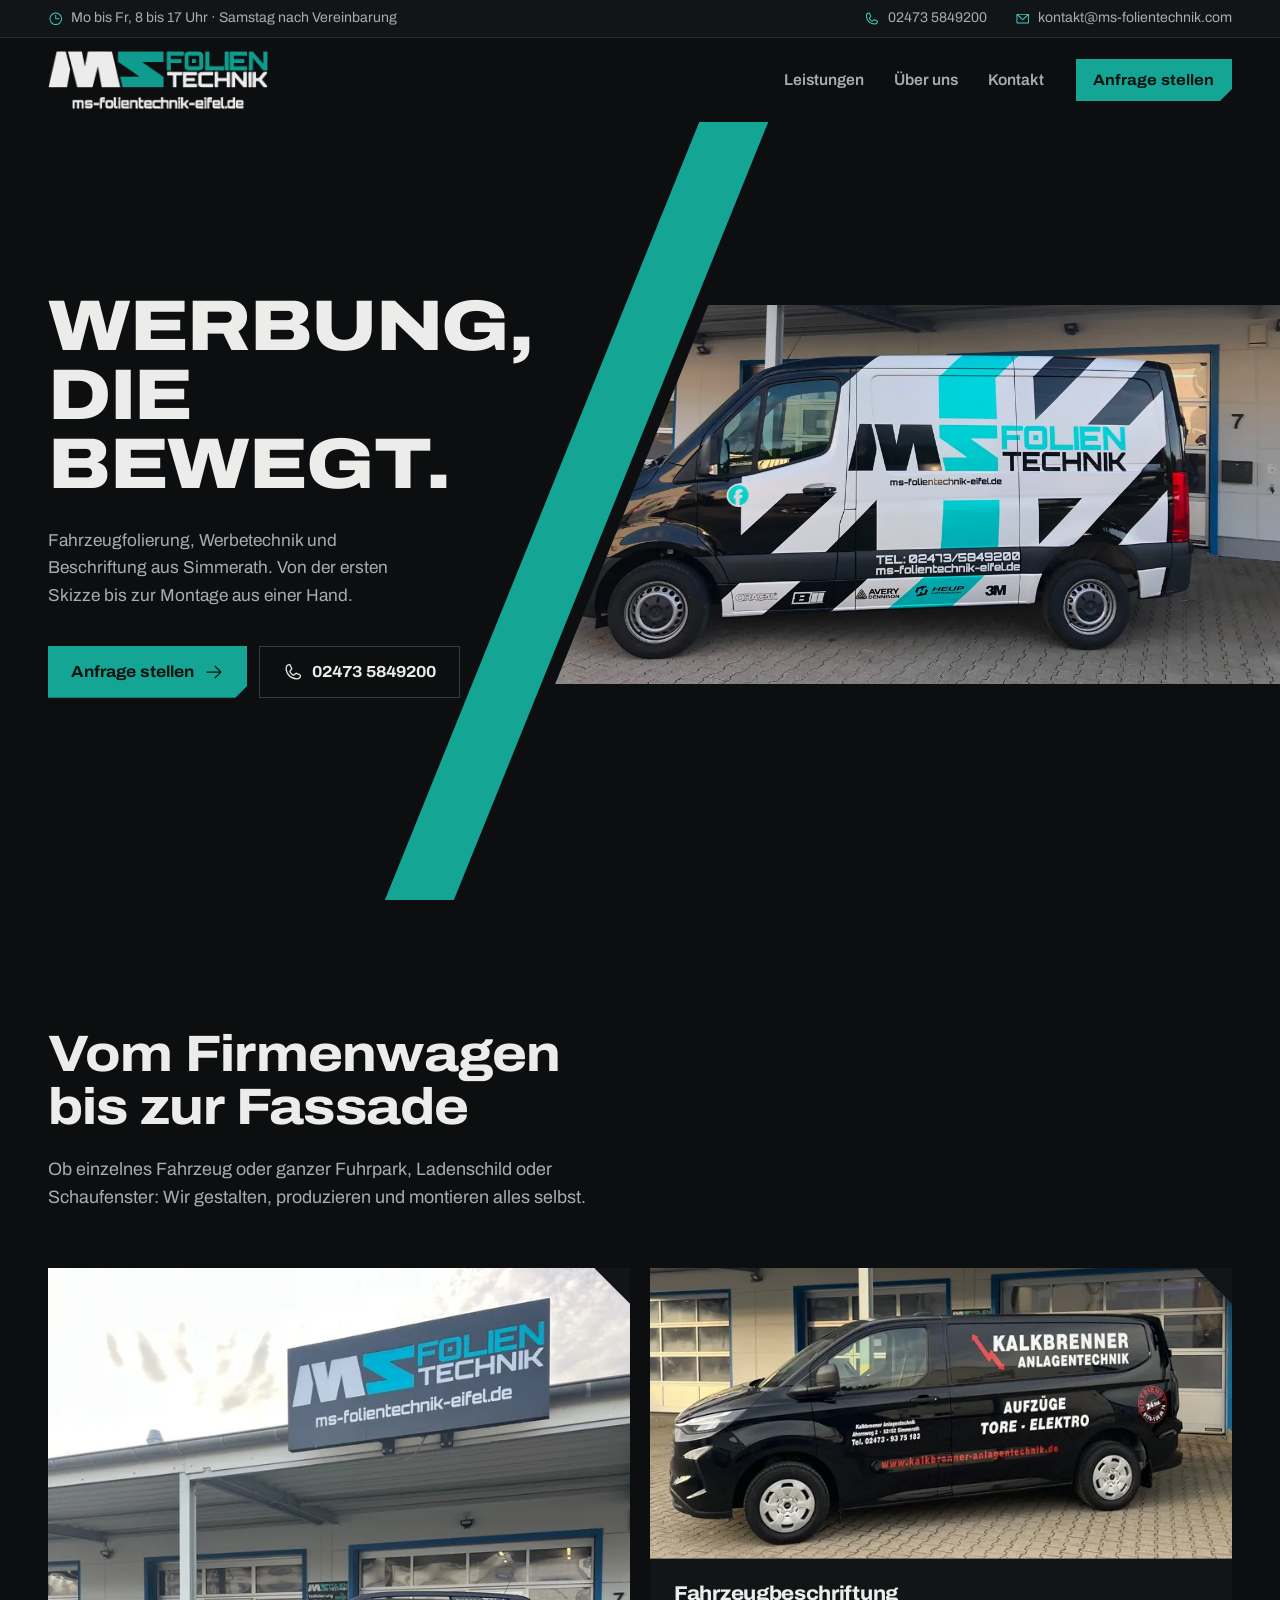
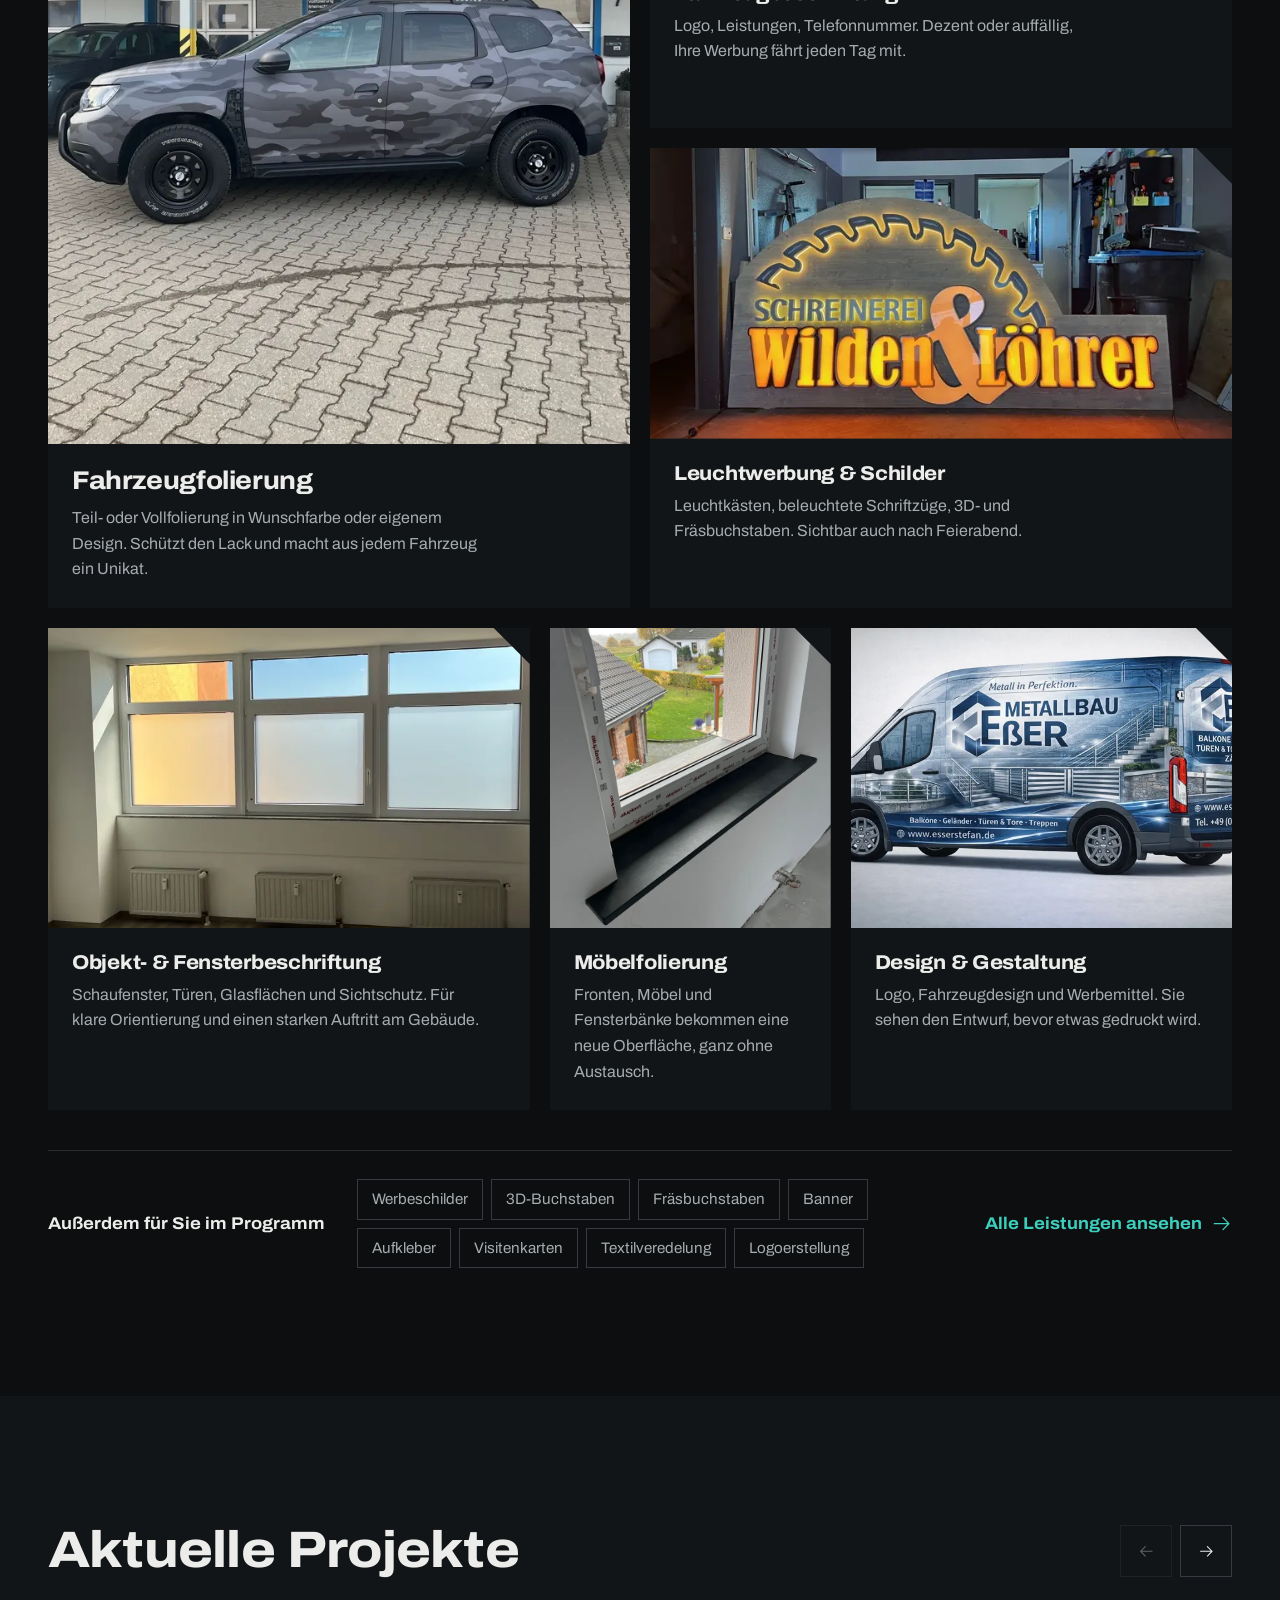
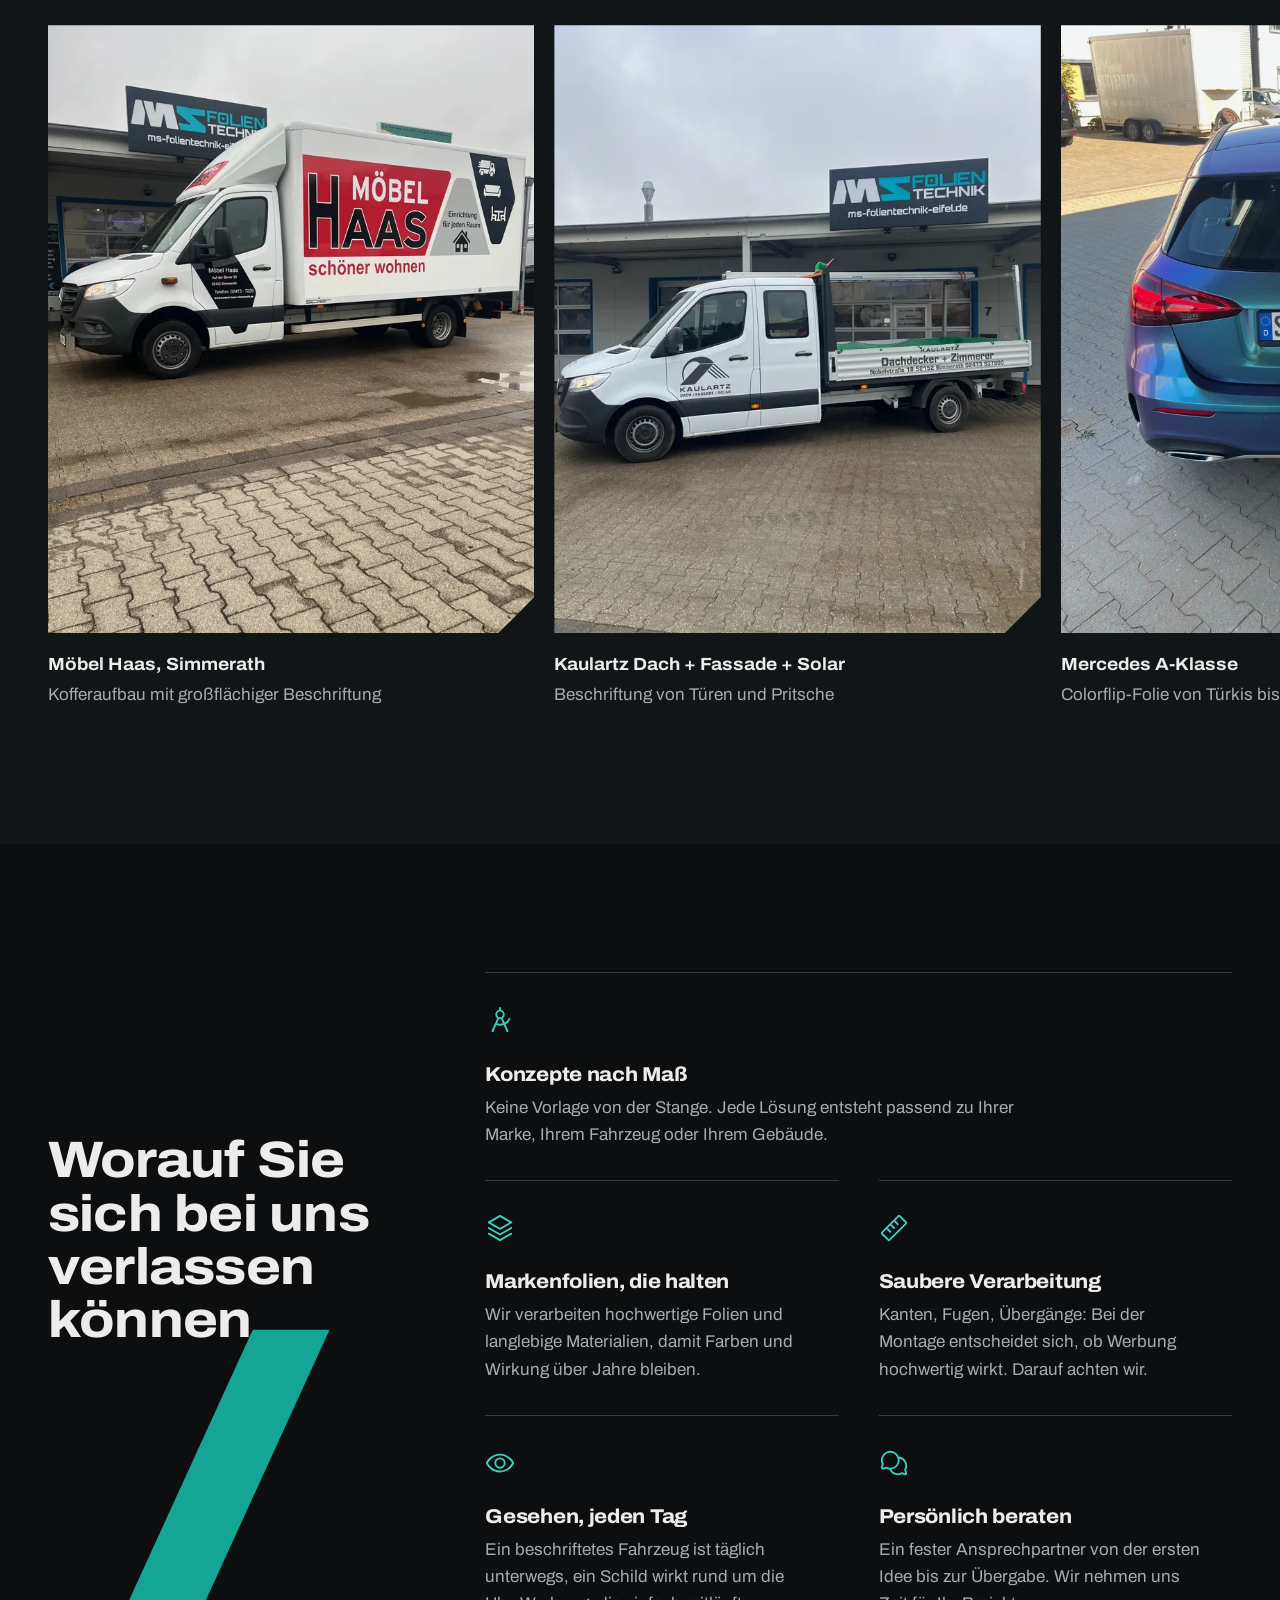
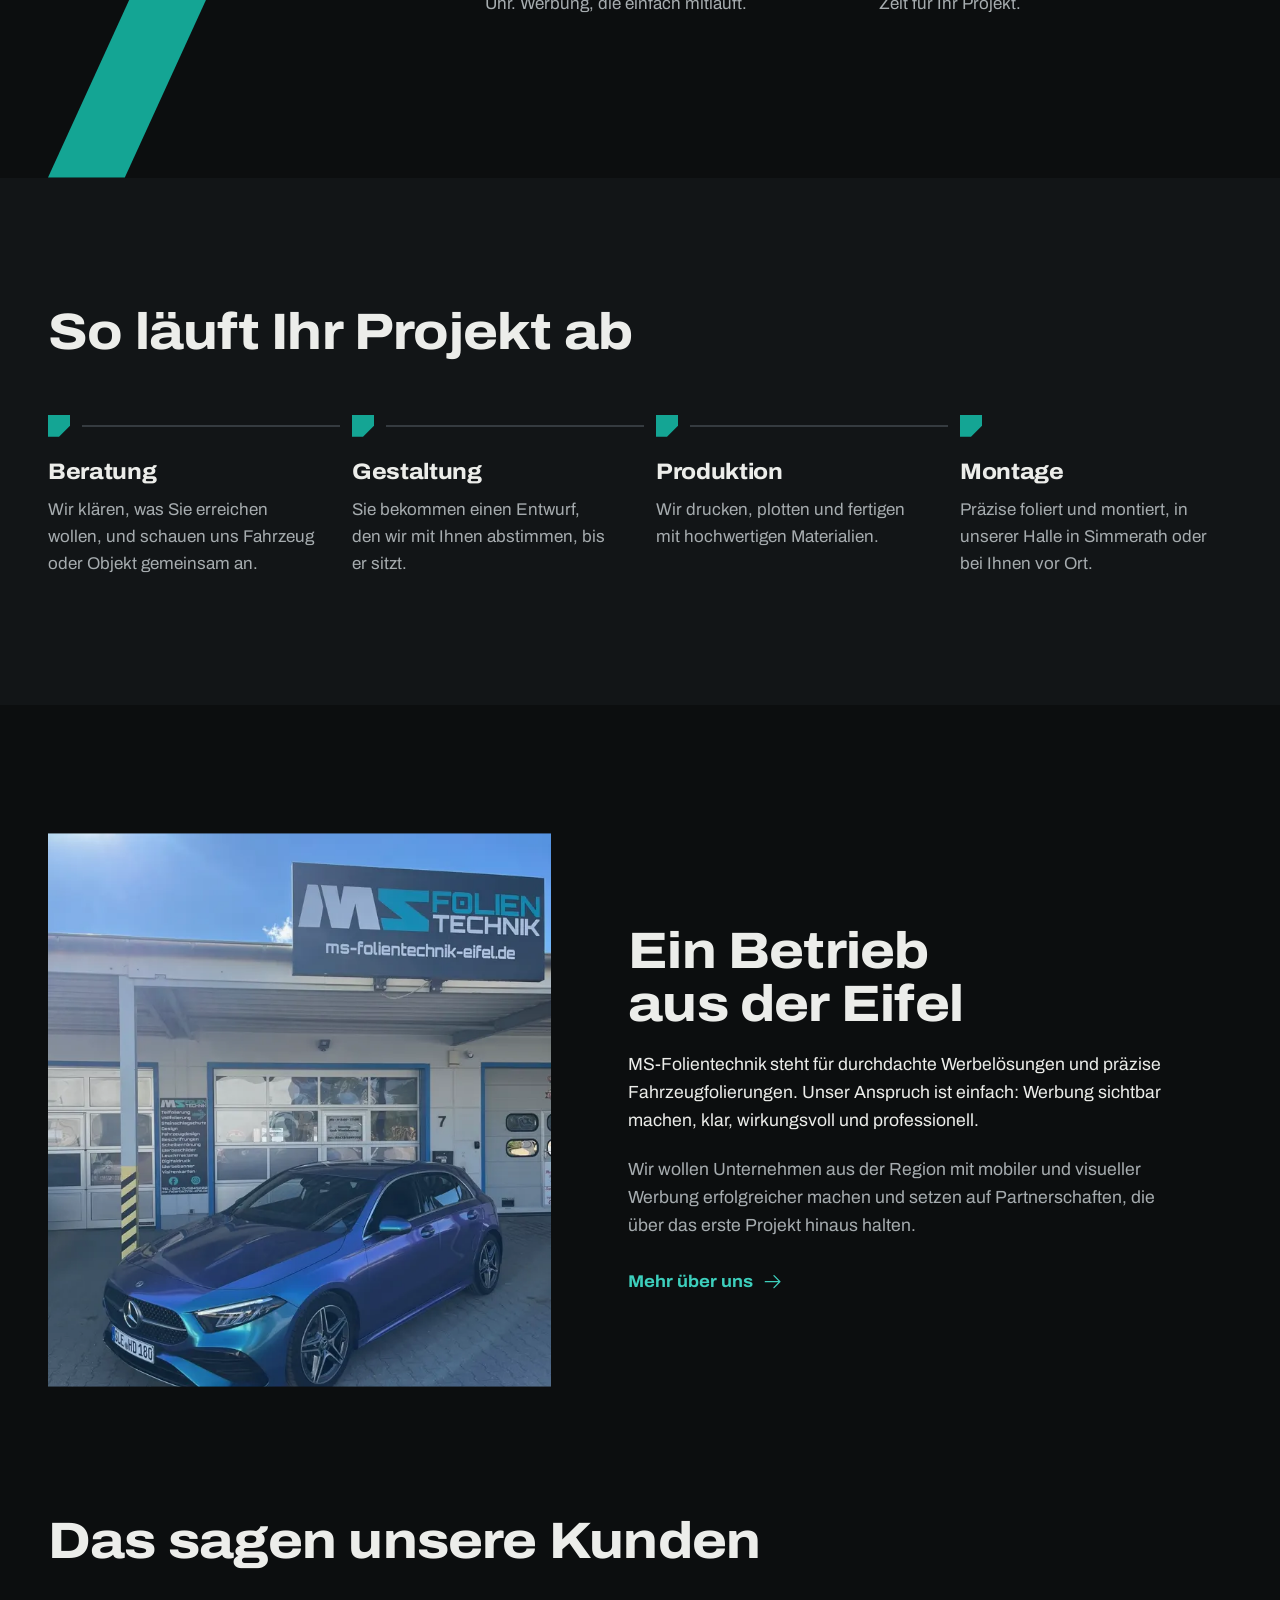
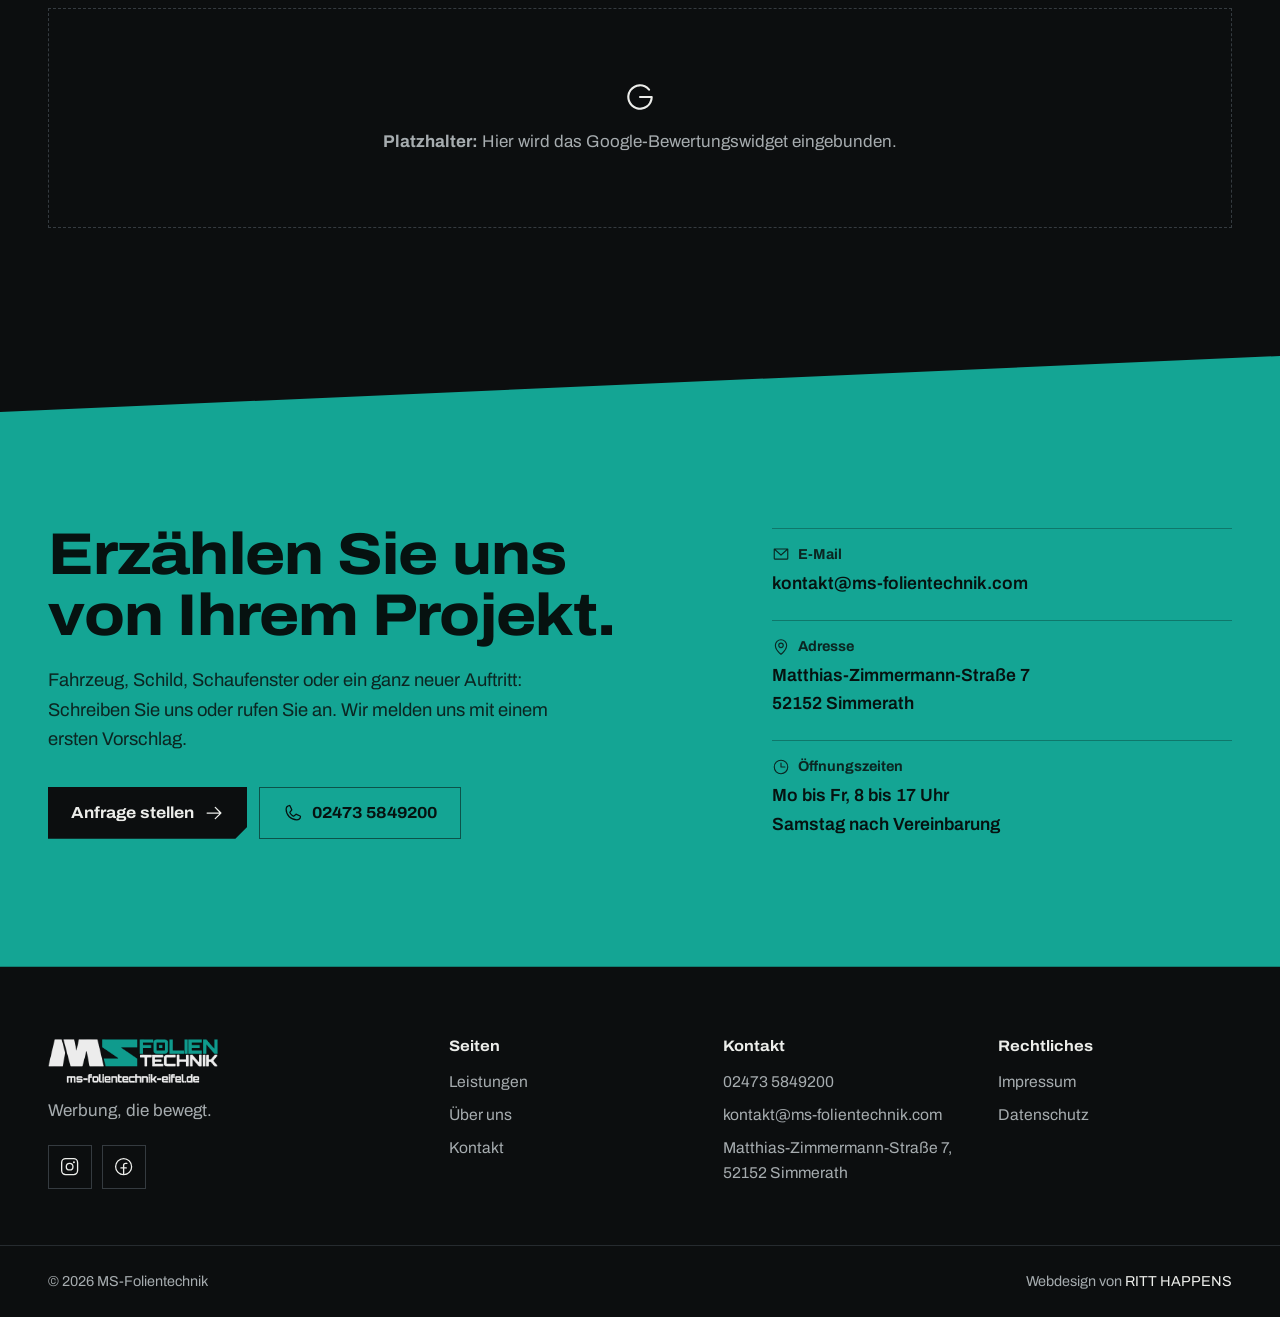
==== commit 2b985e41: "Hero: Bildanschnitt und türkises Band exakt parallel (gemeinsamer Winkel) Co-Authored-By: Claude Opu" ====
--- a/index.html
+++ b/index.html
@@ -88,10 +88,6 @@
 
     <!-- Hero -->
     <section class="hero" aria-labelledby="hero-title">
-      <div class="hero-stripes" aria-hidden="true">
-        <span class="stripe stripe-teal"></span>
-        <span class="stripe stripe-light"></span>
-      </div>
       <div class="shell hero-grid">
         <div class="hero-copy">
           <h1 id="hero-title" class="hero-title">Werbung,<br>die bewegt.</h1>
@@ -107,15 +103,18 @@
             </a>
           </div>
         </div>
-        <figure class="hero-media wipe" data-wipe>
-          <img
-            src="assets/img/ms-firmenfahrzeug-1200.webp"
-            srcset="assets/img/ms-firmenfahrzeug-1200.webp 1200w, assets/img/ms-firmenfahrzeug-2400.webp 2400w"
-            sizes="(min-width: 960px) 62vw, 100vw"
-            width="2400" height="1254"
-            alt="Firmenfahrzeug von MS-Folientechnik mit schwarz-weißer Diagonalfolierung und türkisem Logo vor der Halle in Simmerath"
-            fetchpriority="high">
-        </figure>
+        <div class="slant-wrap">
+          <span class="slant-stripe" aria-hidden="true"></span>
+          <figure class="hero-media slant wipe" data-wipe>
+            <img
+              src="assets/img/ms-firmenfahrzeug-1200.webp"
+              srcset="assets/img/ms-firmenfahrzeug-1200.webp 1200w, assets/img/ms-firmenfahrzeug-2400.webp 2400w"
+              sizes="(min-width: 960px) 62vw, 100vw"
+              width="2400" height="1254"
+              alt="Firmenfahrzeug von MS-Folientechnik mit schwarz-weißer Diagonalfolierung und türkisem Logo vor der Halle in Simmerath"
+              fetchpriority="high">
+          </figure>
+        </div>
       </div>
     </section>
 
@@ -204,14 +203,14 @@
         <div class="extras">
           <p class="extras-label">Außerdem für Sie im Programm</p>
           <ul class="chips">
-            <li>Werbeschilder</li>
-            <li>3D-Buchstaben</li>
-            <li>Fräsbuchstaben</li>
-            <li>Banner</li>
-            <li>Aufkleber</li>
-            <li>Visitenkarten</li>
-            <li>Textilveredelung</li>
-            <li>Logoerstellung</li>
+            <li><a href="leistungen.html#werbeschilder">Werbeschilder</a></li>
+            <li><a href="leistungen.html#3d-buchstaben">3D-Buchstaben</a></li>
+            <li><a href="leistungen.html#fraesbuchstaben">Fräsbuchstaben</a></li>
+            <li><a href="leistungen.html#banner">Banner</a></li>
+            <li><a href="leistungen.html#aufkleber">Aufkleber</a></li>
+            <li><a href="leistungen.html#visitenkarten">Visitenkarten</a></li>
+            <li><a href="leistungen.html#textilveredelung">Textilveredelung</a></li>
+            <li><a href="leistungen.html#logoerstellung">Logoerstellung</a></li>
           </ul>
           <a class="link-arrow" href="leistungen.html">
             Alle Leistungen ansehen
--- a/assets/css/style.css
+++ b/assets/css/style.css
@@ -200,17 +200,6 @@
   overflow: hidden;
   isolation: isolate;
 }
-.hero-stripes { position: absolute; inset: 0; z-index: -1; pointer-events: none; }
-.stripe { position: absolute; inset: 0; }
-.stripe-teal {
-  background: var(--teal);
-  clip-path: polygon(57% 0, 64.2% 0, 38.3% 100%, 31.1% 100%);
-}
-.stripe-light {
-  background: var(--text);
-  clip-path: polygon(67% 0, 68.4% 0, 42.5% 100%, 41.1% 100%);
-  opacity: .14;
-}
 .hero-grid {
   display: grid;
   grid-template-columns: minmax(0, 5fr) minmax(0, 7fr);
@@ -239,10 +228,25 @@
 .hero-media {
   position: relative;
   margin-right: calc(-1 * var(--gutter) - max(0px, (100vw - var(--shell)) / 2));
-  clip-path: polygon(21.7% 0, 100% 0, 100% 100%, 0 100%);
   background: var(--bg-3);
 }
 .hero-media img { width: 100%; aspect-ratio: 1.91; object-fit: cover; object-position: 40% 55%; }
+
+/* Schräger Bildanschnitt: Bildkante und türkises Band teilen exakt denselben Winkel */
+:root { --slant: -22deg; --slant-gap: 14px; --slant-w: clamp(52px, 5.4vw, 88px); }
+.slant-wrap { position: relative; isolation: isolate; }
+.slant-stripe {
+  position: absolute; z-index: -1;
+  top: -100vh; bottom: -100vh;
+  left: calc(-1 * (var(--slant-gap) + var(--slant-w)));
+  width: var(--slant-w);
+  background: var(--teal);
+  transform: skewX(var(--slant));
+  transform-origin: 0 calc(100% - 100vh);
+  pointer-events: none;
+}
+.slant { transform: skewX(var(--slant)); transform-origin: 0 100%; }
+.slant > img { transform: skewX(calc(-1 * var(--slant))); transform-origin: 0 100%; }
 
 /* Folie-aufziehen: diagonale Rakelkante legt Bilder frei */
 .wipe { position: relative; overflow: hidden; }
@@ -326,11 +330,13 @@
 }
 .extras-label { font-weight: 700; font-stretch: 108%; }
 .chips { display: flex; flex-wrap: wrap; gap: 8px; }
-.chips li {
-  padding: 7px 14px;
+.chips a {
+  display: block; padding: 7px 14px;
   border: 1px solid var(--line-strong);
-  font-size: .95rem; color: var(--muted);
-}
+  font-size: .95rem; color: var(--muted); text-decoration: none;
+  transition: color .2s, border-color .2s;
+}
+.chips a:hover { color: var(--text); border-color: var(--teal); }
 
 /* Projekte: Galerie-Schiene */
 .projects { background: var(--bg-2); overflow: hidden; }
@@ -534,10 +540,10 @@
   .nav-mobile-only { display: block; }
   .nav-mobile-only a { color: var(--teal-ink); border-bottom: 0; }
 
+  .slant, .slant > img { transform: none; }
+  .slant-stripe { display: none; }
   .hero { min-height: 0; padding-top: calc(var(--header-h) + 40px); padding-bottom: 0; align-items: flex-start; }
   .hero-grid { grid-template-columns: 1fr; gap: 40px; }
-  .stripe-teal { clip-path: polygon(80% 62%, 94% 62%, 80% 100%, 66% 100%); }
-  .stripe-light { display: none; }
   .hero-media {
     margin-inline: calc(-1 * var(--gutter));
     clip-path: polygon(0 12%, 100% 0, 100% 100%, 0 100%);
@@ -586,6 +592,129 @@
   .footer-grid { grid-template-columns: 1fr; }
 }
 
+/* ===== Unterseiten ===== */
+.nav-list a[aria-current="page"] { color: var(--text); box-shadow: inset 0 -2px 0 var(--teal); }
+
+.page-hero {
+  position: relative; isolation: isolate; overflow: hidden;
+  padding: calc(var(--header-h) + clamp(48px, 7vw, 96px)) 0 clamp(48px, 6vw, 80px);
+}
+.page-hero-grid {
+  display: grid; grid-template-columns: minmax(0, 6fr) minmax(0, 6fr);
+  gap: 48px; align-items: end;
+}
+.page-title {
+  font-size: clamp(2.4rem, 4.6vw, 4.4rem);
+  line-height: 1; font-weight: 830; font-stretch: 116%;
+  letter-spacing: -0.02em;
+}
+.page-hero-media {
+  margin-right: calc(-1 * var(--gutter) - max(0px, (100vw - var(--shell)) / 2));
+  background: var(--bg-3);
+}
+.page-hero-media img { width: 100%; aspect-ratio: 16 / 10; object-fit: cover; object-position: 60% 40%; }
+
+.jump {
+  position: sticky; top: var(--header-h); z-index: 20;
+  background: rgba(12, 14, 15, .94);
+  backdrop-filter: blur(8px); -webkit-backdrop-filter: blur(8px);
+  border-block: 1px solid var(--line);
+}
+.jump-inner { display: flex; gap: 8px; padding-block: 12px; overflow-x: auto; scrollbar-width: none; }
+.jump-inner::-webkit-scrollbar { display: none; }
+.jump a {
+  flex: none; padding: 9px 16px; border: 1px solid var(--line-strong);
+  text-decoration: none; font-weight: 600; font-size: .95rem; white-space: nowrap;
+  transition: background-color .2s, color .2s, border-color .2s;
+}
+.jump a:hover { background: var(--teal); color: var(--on-teal); border-color: var(--teal); }
+
+.page-hero ~ .group, .jump ~ .group { scroll-margin-top: calc(var(--header-h) + 64px); }
+.group [id] { scroll-margin-top: calc(var(--header-h) + 80px); }
+.group-alt { background: var(--bg-2); }
+.group-head { max-width: 760px; }
+.group-head h2 { font-size: clamp(2.2rem, 4.6vw, 3.8rem); }
+.group-head p { margin-top: 18px; color: var(--muted); font-size: 1.12rem; max-width: 58ch; }
+
+.feature { background: var(--bg-2); display: flex; flex-direction: column; min-width: 0; }
+.group-alt .feature { background: var(--bg); }
+.feature-media {
+  clip-path: polygon(0 0, calc(100% - var(--cut)) 0, 100% var(--cut), 100% 100%, 0 100%);
+  background: var(--bg-3); aspect-ratio: 4 / 3;
+}
+.feature-media img { width: 100%; height: 100%; object-fit: cover; }
+.feature-media-square { aspect-ratio: 1; }
+.feature-body { padding: 26px 28px 30px; }
+.feature-body h3 { font-size: 1.55rem; }
+.feature-body p { margin-top: 10px; color: var(--muted); max-width: 56ch; }
+.tags { margin-top: 18px; display: flex; flex-wrap: wrap; gap: 6px; }
+.tags li { padding: 5px 11px; border: 1px solid var(--line-strong); font-size: .88rem; color: var(--text); }
+
+.feature-pair { margin-top: 48px; display: grid; grid-template-columns: 1fr 1fr; gap: 20px; }
+.feature-pair #fahrzeugfolierung .feature-media img { object-position: 50% 62%; }
+.feature-pair #fahrzeugbeschriftung .feature-media img { object-position: 50% 45%; }
+.feature-pair-offset { grid-template-columns: 7fr 5fr; align-items: start; }
+.feature-pair-offset .feature:last-child { margin-top: 96px; }
+.feature-pair-offset .feature:first-child .feature-media { aspect-ratio: 4 / 3; }
+.feature-pair-offset .feature:last-child .feature-media img { object-position: 50% 70%; }
+
+.mini-grid { margin-top: 40px; display: grid; gap: 0 40px; }
+.mini-grid-2 { grid-template-columns: 1fr 1fr; }
+.mini { padding-block: 24px; border-top: 1px solid var(--line-strong); }
+.mini h3 { font-size: 1.2rem; display: flex; align-items: center; gap: 12px; }
+.mini h3::before {
+  content: ""; width: 12px; height: 12px; flex: none; background: var(--teal);
+  clip-path: polygon(0 0, 100% 0, 100% 50%, 50% 100%, 0 100%);
+}
+.mini p { margin-top: 8px; color: var(--muted); max-width: 52ch; }
+
+.sign-feature {
+  margin-top: 48px; display: grid; grid-template-columns: minmax(0, 7fr) minmax(0, 5fr);
+  gap: 20px 48px; align-items: stretch;
+}
+.feature-lg .feature-media { aspect-ratio: 4 / 3; }
+.sign-list { display: flex; flex-direction: column; justify-content: center; }
+.sign-list .mini:last-child { border-bottom: 1px solid var(--line-strong); }
+
+.design-bento {
+  margin-top: 48px; display: grid; gap: 20px;
+  grid-template-columns: repeat(12, minmax(0, 1fr));
+}
+.dtile { background: var(--bg-2); display: flex; flex-direction: column; min-width: 0; grid-column: span 3; }
+.dtile-main { grid-column: span 6; grid-row: span 2; }
+.dtile-main .feature-media { flex: 1; aspect-ratio: auto; min-height: 360px; }
+.dtile-main .feature-media img { object-position: 30% 50%; }
+.dtile .feature-body { padding: 20px 22px 24px; }
+.dtile:not(.dtile-main) .feature-body h3 { font-size: 1.25rem; }
+.dtile-teal {
+  grid-column: span 6;
+  background: var(--teal); color: var(--on-teal);
+  padding: 32px; justify-content: flex-end;
+  clip-path: polygon(0 0, calc(100% - var(--cut)) 0, 100% var(--cut), 100% 100%, 0 100%);
+}
+.dtile-teal h3 { font-size: 1.55rem; }
+.dtile-teal p { margin-top: 10px; color: #0b2622; max-width: 48ch; }
+.dtile-teal ::selection { background: var(--on-teal); color: var(--teal); }
+.link-arrow-dark { color: var(--on-teal); margin-top: 20px; }
+
+@media (max-width: 959px) {
+  .page-hero-grid { grid-template-columns: 1fr; gap: 32px; }
+  .page-hero-media { margin-inline: calc(-1 * var(--gutter)); clip-path: polygon(0 10%, 100% 0, 100% 100%, 0 100%); }
+  .page-hero { padding-bottom: 0; }
+  .feature-pair, .feature-pair-offset, .sign-feature { grid-template-columns: 1fr; }
+  .feature-pair-offset .feature:last-child { margin-top: 0; }
+  .mini-grid-2 { grid-template-columns: 1fr; }
+  .design-bento { grid-template-columns: 1fr 1fr; }
+  .dtile, .dtile-main, .dtile-teal { grid-column: span 2; grid-row: auto; }
+  .dtile-main .feature-media { aspect-ratio: 3 / 2; min-height: 0; flex: none; }
+  .dtile:nth-child(2), .dtile:nth-child(3) { grid-column: span 1; }
+}
+@media (max-width: 639px) {
+  .dtile:nth-child(2), .dtile:nth-child(3) { grid-column: span 2; }
+  .feature-body { padding: 20px 18px 24px; }
+  .dtile-teal { padding: 24px 20px; }
+}
+
 @media (prefers-reduced-motion: reduce) {
   html { scroll-behavior: auto; }
   *, *::before, *::after { transition-duration: .01ms !important; animation-duration: .01ms !important; }
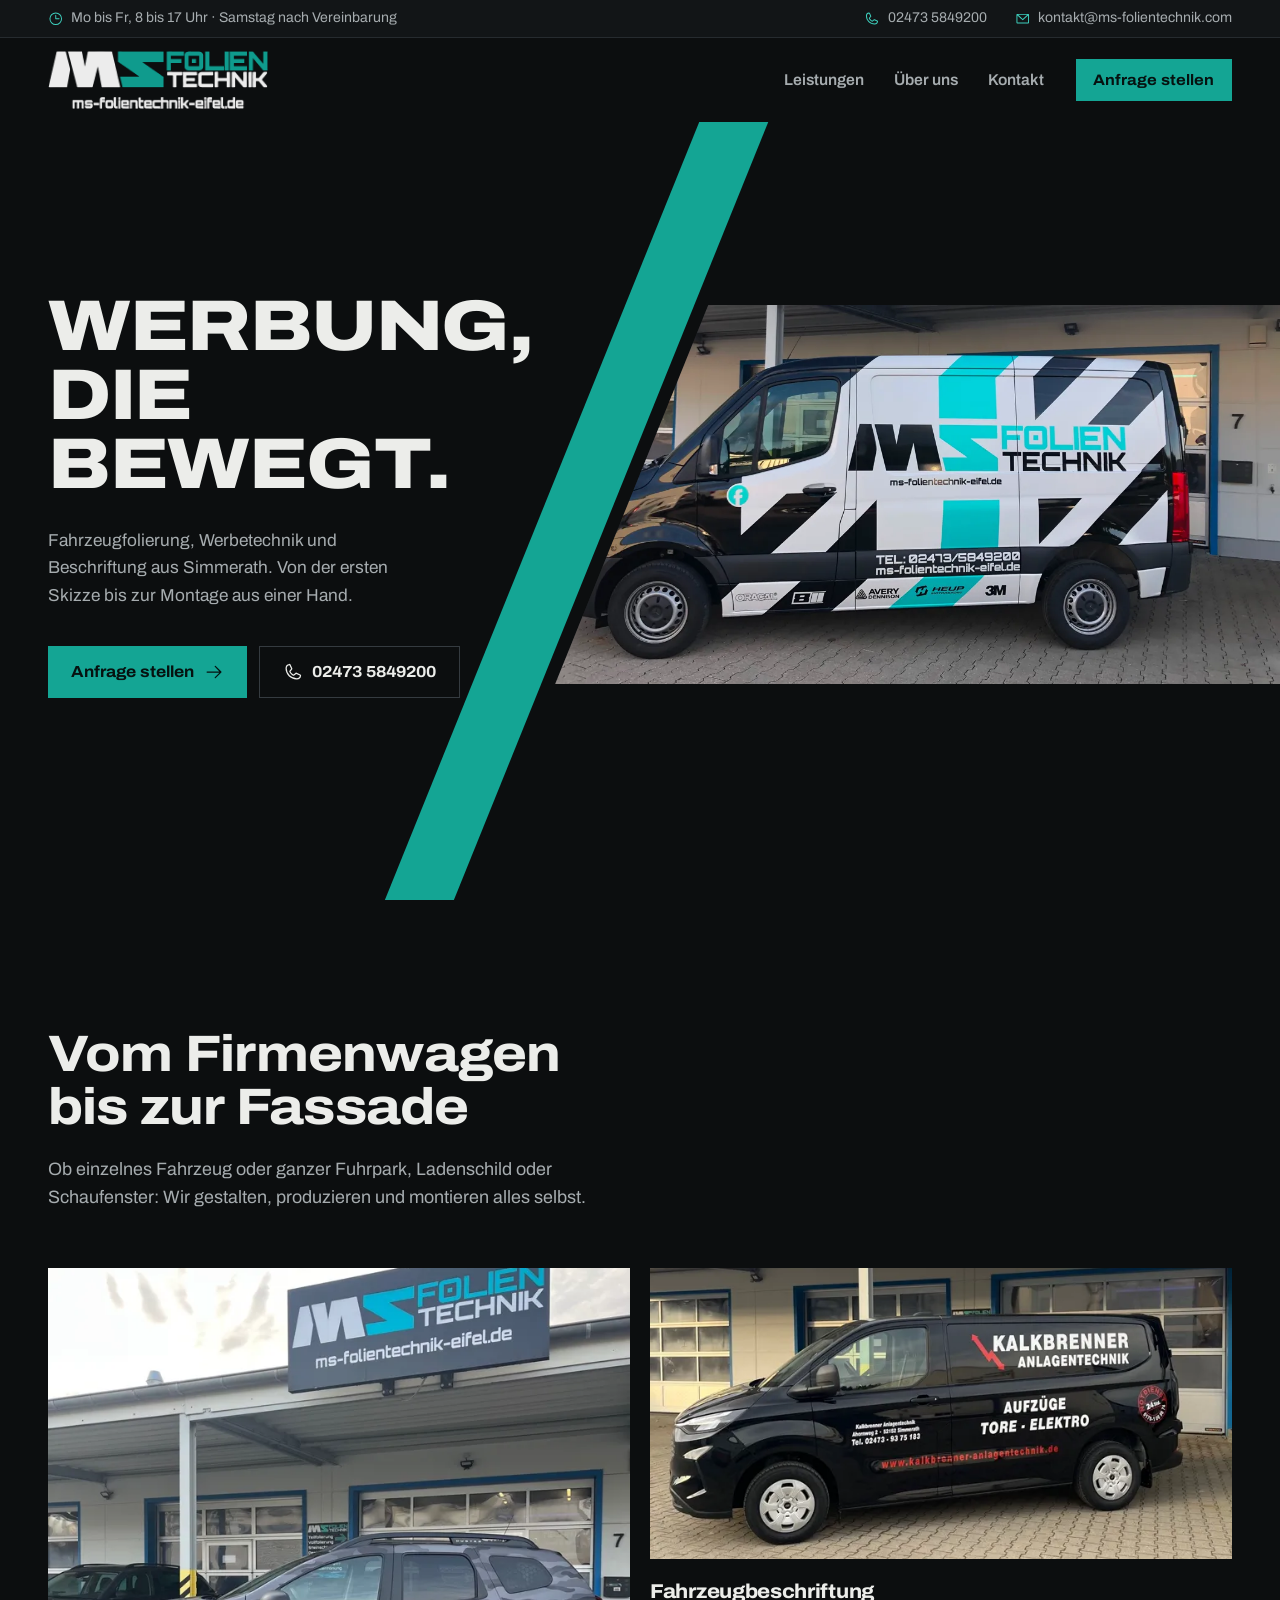
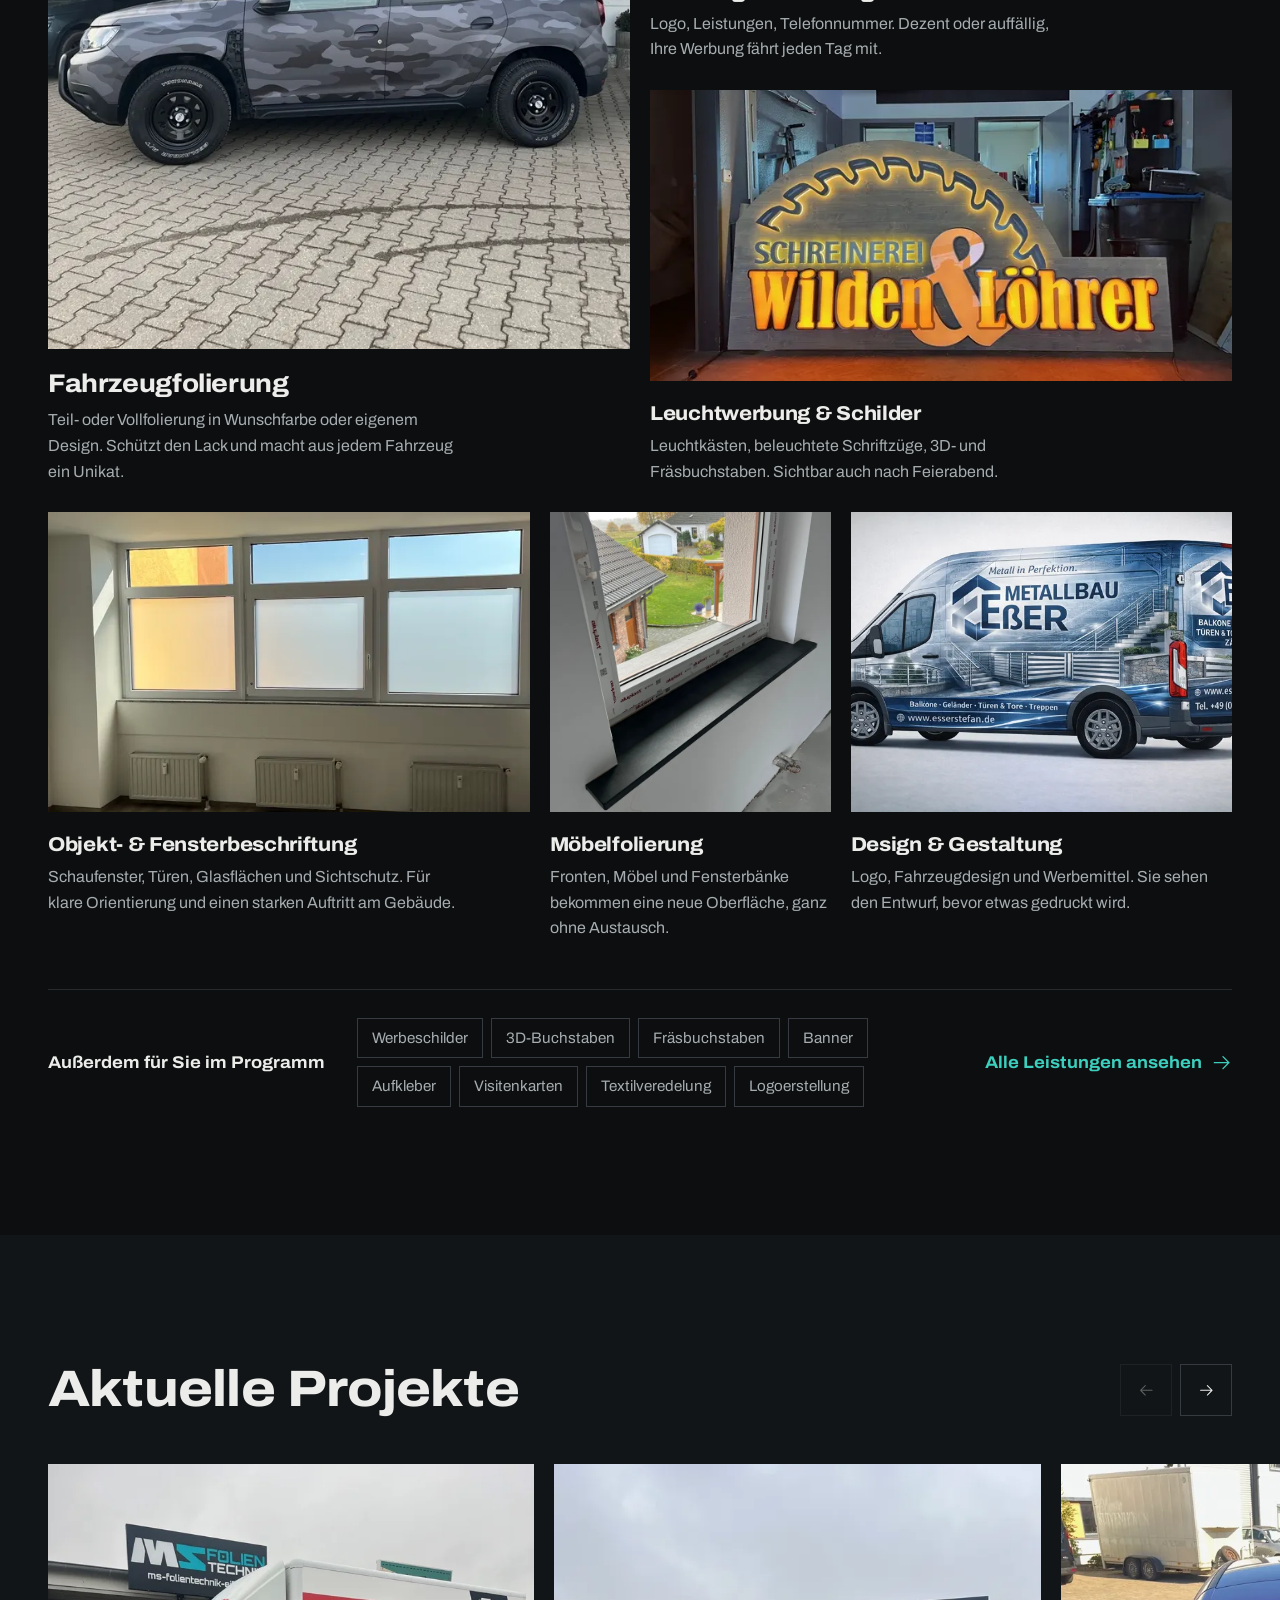
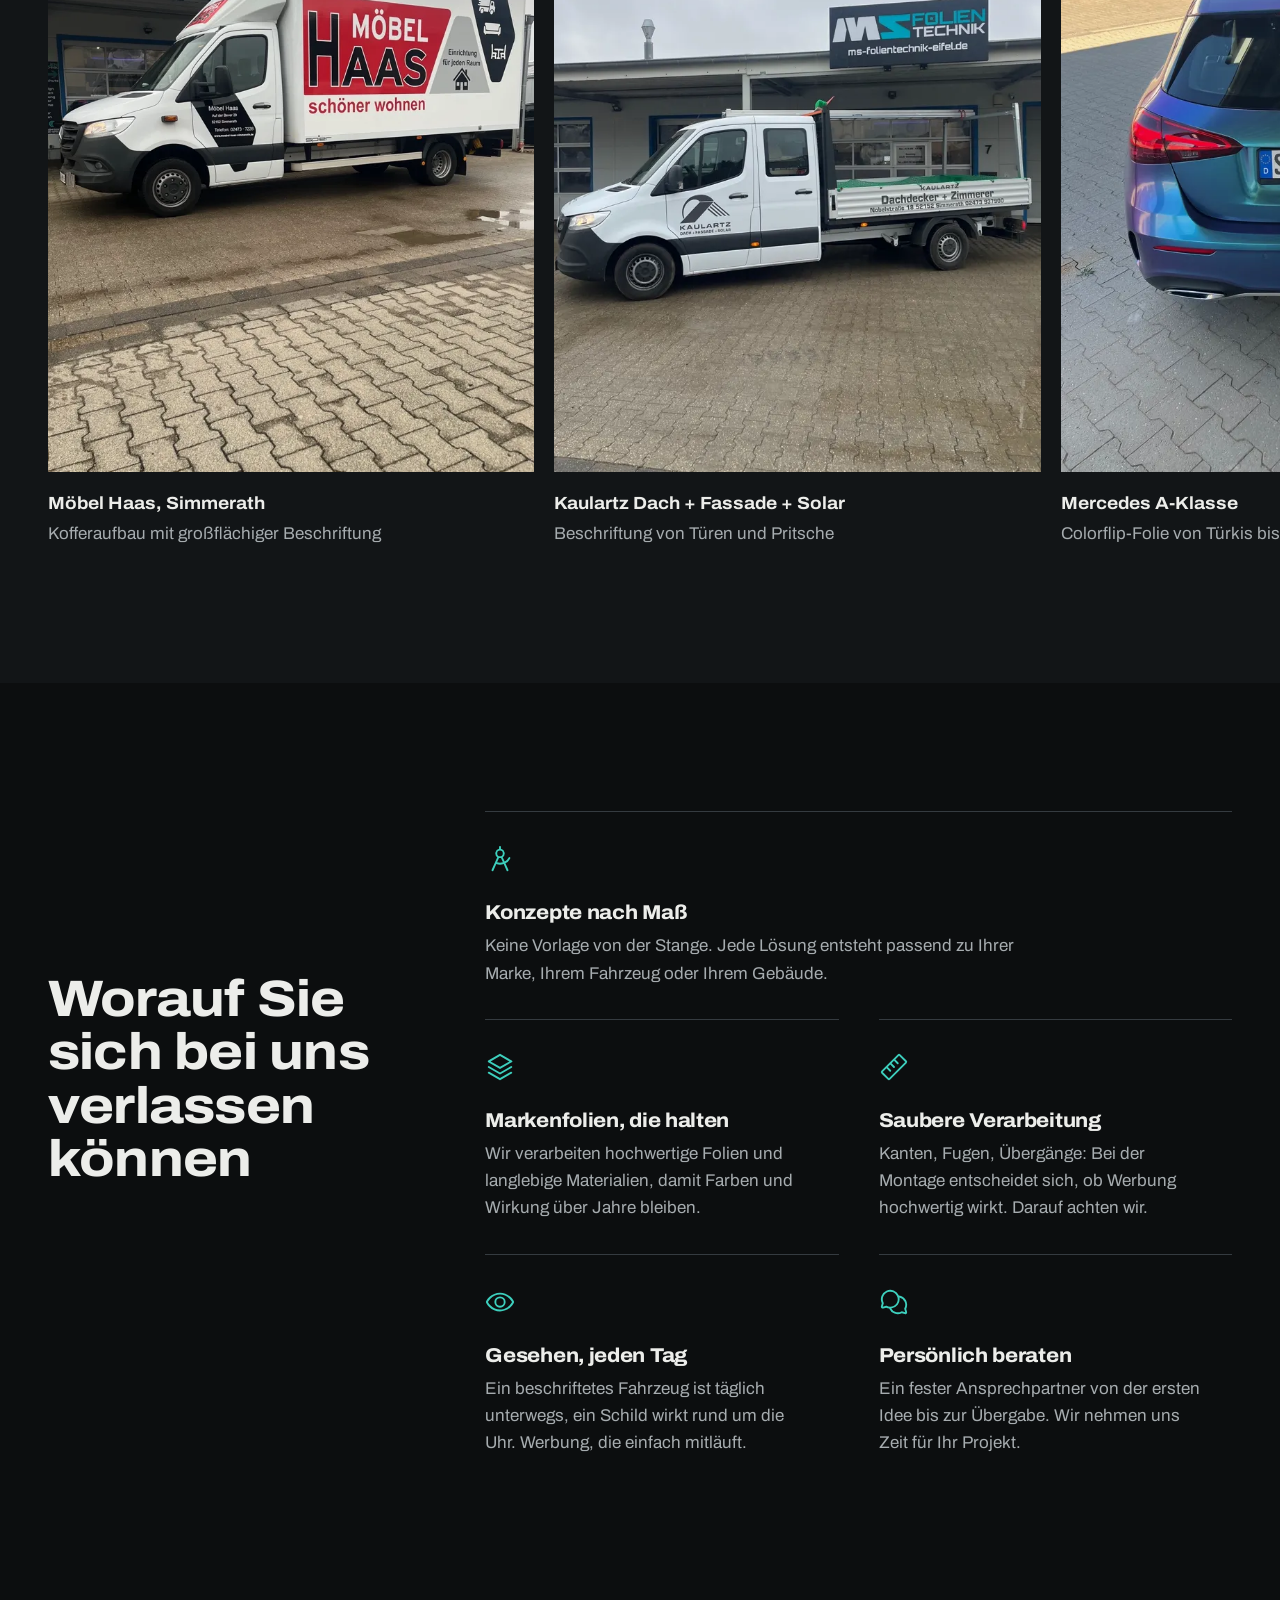
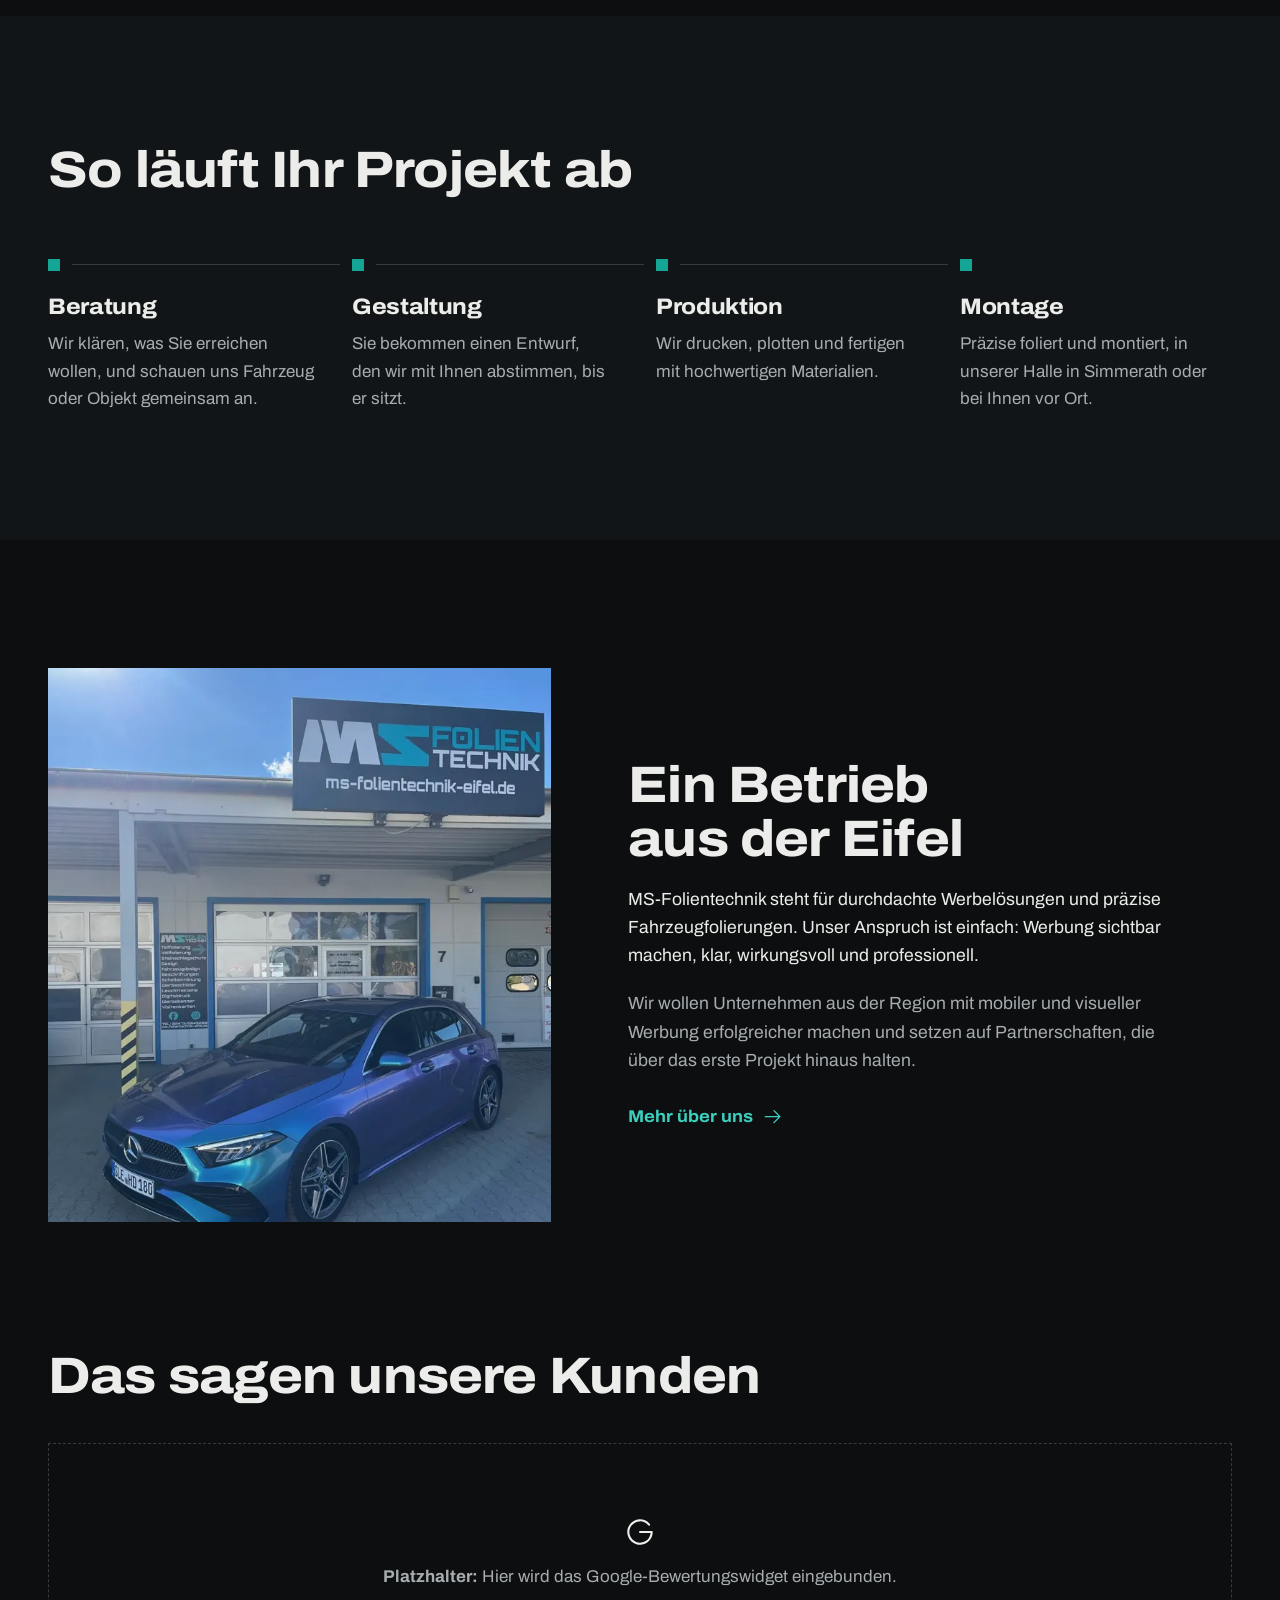
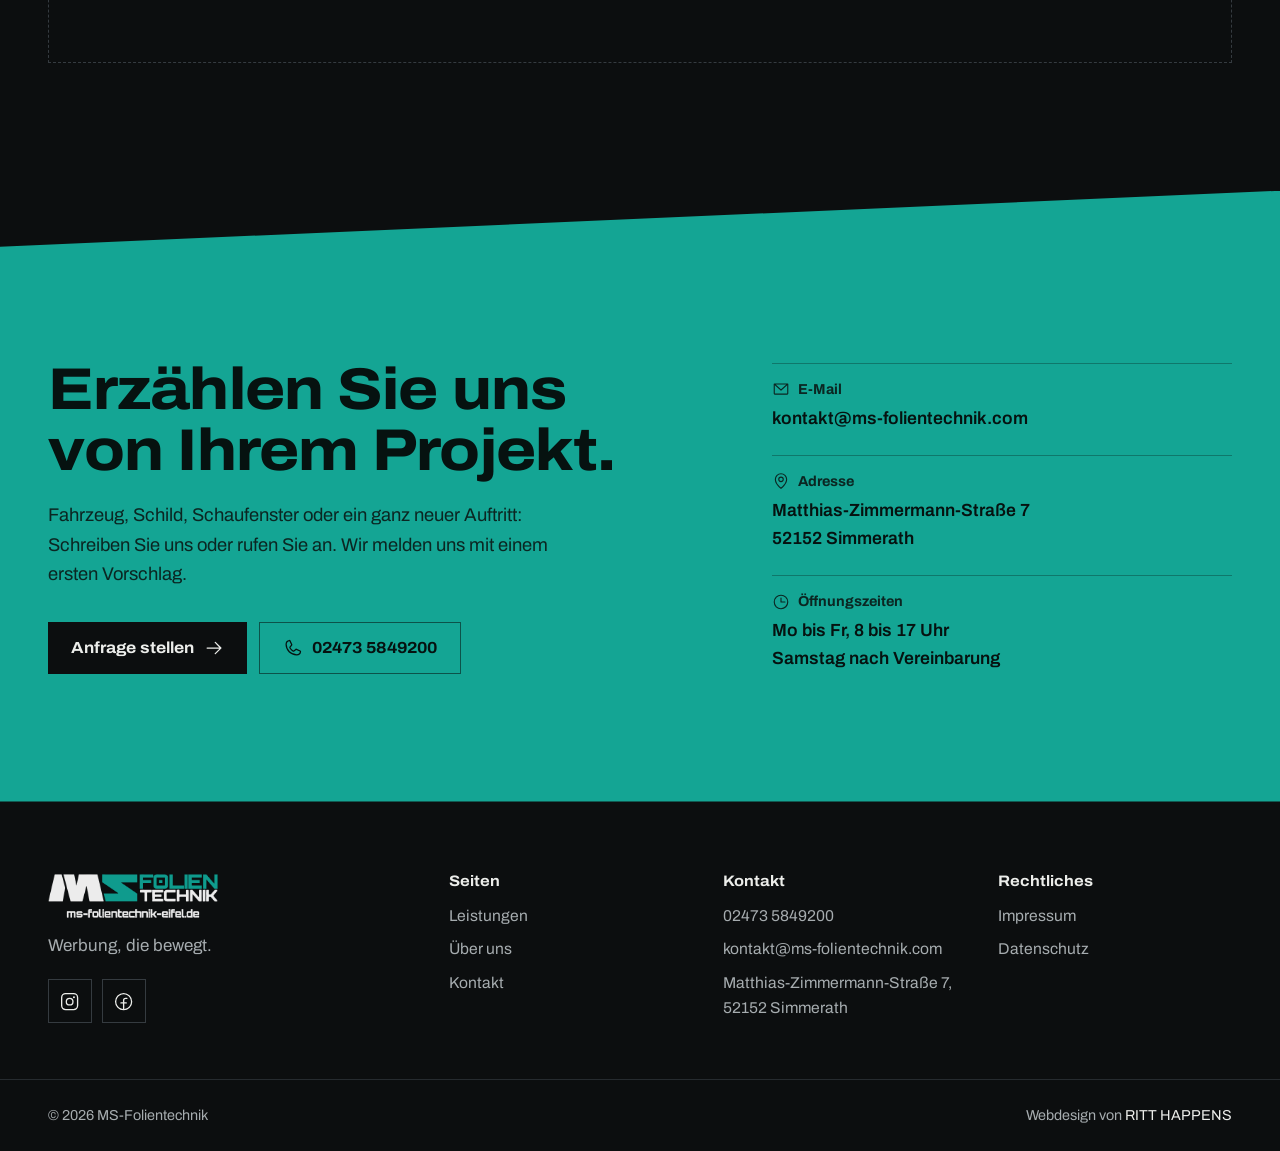
==== commit 92d7c7b1: "Ruhigere Gestaltung: weniger Schrägen, keine Kartenflächen, Bildhöhen fix, Sprungleiste raus, Leistu" ====
--- a/index.html
+++ b/index.html
@@ -129,7 +129,7 @@
         <div class="bento">
           <article class="tile tile-xl">
             <a href="leistungen.html#fahrzeugfolierung" class="tile-link">
-              <div class="tile-media wipe" data-wipe>
+              <div class="tile-media">
                 <img src="assets/img/vollfolierung-camo-700.webp" srcset="assets/img/vollfolierung-camo-700.webp 700w, assets/img/vollfolierung-camo-1400.webp 1400w" sizes="(min-width: 960px) 50vw, 100vw" width="1400" height="1867" loading="lazy" alt="Dacia Duster mit grauer Camouflage-Vollfolierung vor der Halle von MS-Folientechnik">
               </div>
               <div class="tile-body">
@@ -141,7 +141,7 @@
 
           <article class="tile tile-wide">
             <a href="leistungen.html#fahrzeugbeschriftung" class="tile-link">
-              <div class="tile-media wipe" data-wipe>
+              <div class="tile-media">
                 <img src="assets/img/beschriftung-kalkbrenner-700.webp" srcset="assets/img/beschriftung-kalkbrenner-700.webp 700w, assets/img/beschriftung-kalkbrenner-1400.webp 1400w" sizes="(min-width: 960px) 40vw, 100vw" width="1400" height="1867" loading="lazy" alt="Schwarzer Transporter von Kalkbrenner Anlagentechnik mit weißer und roter Beschriftung">
               </div>
               <div class="tile-body">
@@ -153,7 +153,7 @@
 
           <article class="tile tile-wide">
             <a href="leistungen.html#leuchtwerbung" class="tile-link">
-              <div class="tile-media wipe" data-wipe>
+              <div class="tile-media">
                 <img src="assets/img/leuchtwerbung-schreinerei-700.webp" srcset="assets/img/leuchtwerbung-schreinerei-700.webp 700w, assets/img/leuchtwerbung-schreinerei-1400.webp 1400w" sizes="(min-width: 960px) 40vw, 100vw" width="1400" height="1050" loading="lazy" alt="Beleuchtetes Holzschild der Schreinerei Wilden &amp; Löhrer mit Sägeblatt-Motiv in der Werkstatt">
               </div>
               <div class="tile-body">
@@ -165,7 +165,7 @@
 
           <article class="tile tile-mid">
             <a href="leistungen.html#objektbeschriftung" class="tile-link">
-              <div class="tile-media wipe" data-wipe>
+              <div class="tile-media">
                 <img src="assets/img/sichtschutzfolie-fenster-700.webp" srcset="assets/img/sichtschutzfolie-fenster-700.webp 700w, assets/img/sichtschutzfolie-fenster-1400.webp 1400w" sizes="(min-width: 960px) 34vw, 100vw" width="1400" height="1867" loading="lazy" alt="Bürofenster mit satinierter Sichtschutzfolie im unteren Bereich">
               </div>
               <div class="tile-body">
@@ -177,7 +177,7 @@
 
           <article class="tile tile-narrow">
             <a href="leistungen.html#moebelfolierung" class="tile-link">
-              <div class="tile-media wipe" data-wipe>
+              <div class="tile-media">
                 <img src="assets/img/fensterbank-folierung-700.webp" srcset="assets/img/fensterbank-folierung-700.webp 700w, assets/img/fensterbank-folierung-1400.webp 1400w" sizes="(min-width: 960px) 26vw, 100vw" width="1400" height="1867" loading="lazy" alt="Fensterbank mit dunkler Folie in Schieferoptik">
               </div>
               <div class="tile-body">
@@ -189,7 +189,7 @@
 
           <article class="tile tile-mid">
             <a href="leistungen.html#design" class="tile-link">
-              <div class="tile-media wipe" data-wipe>
+              <div class="tile-media">
                 <img src="assets/img/design-metallbau-esser-700.webp" srcset="assets/img/design-metallbau-esser-700.webp 700w, assets/img/design-metallbau-esser-1400.webp 1400w" sizes="(min-width: 960px) 34vw, 100vw" width="1400" height="933" loading="lazy" alt="Entwurf einer Fahrzeugfolierung für Metallbau Eßer mit Treppen- und Geländermotiven">
               </div>
               <div class="tile-body">
@@ -312,7 +312,7 @@
     <!-- Über uns -->
     <section class="section about" aria-labelledby="about-title">
       <div class="shell about-grid">
-        <figure class="about-media wipe" data-wipe>
+        <figure class="about-media">
           <img src="assets/img/vollfolierung-colorflip-700.webp" srcset="assets/img/vollfolierung-colorflip-700.webp 700w, assets/img/vollfolierung-colorflip-1400.webp 1400w" sizes="(min-width: 960px) 40vw, 100vw" width="1400" height="1867" loading="lazy" alt="Halle von MS-Folientechnik in Simmerath mit Leuchtschild, davor eine Mercedes A-Klasse mit Colorflip-Folierung">
         </figure>
         <div class="about-copy">
--- a/assets/css/style.css
+++ b/assets/css/style.css
@@ -119,7 +119,6 @@
   font: inherit; font-weight: 700; font-size: 1rem; font-stretch: 108%;
   text-decoration: none; white-space: nowrap; cursor: pointer;
   border: 1.5px solid transparent;
-  clip-path: polygon(0 0, 100% 0, 100% calc(100% - 12px), calc(100% - 12px) 100%, 0 100%);
   transition: background-color .25s var(--ease-out), color .25s var(--ease-out), border-color .25s var(--ease-out), transform .2s var(--ease-out);
 }
 .btn .ico { transition: transform .3s var(--ease-out); }
@@ -129,11 +128,11 @@
 
 .btn-primary { background: var(--teal); color: var(--on-teal); }
 .btn-primary:hover { background: var(--teal-ink); }
-.btn-ghost { border-color: var(--line-strong); color: var(--text); clip-path: none; }
+.btn-ghost { border-color: var(--line-strong); color: var(--text); }
 .btn-ghost:hover { border-color: var(--text); }
 .btn-dark { background: var(--bg); color: var(--text); }
 .btn-dark:hover { background: #000; color: var(--teal-ink); }
-.btn-outline-dark { border-color: rgba(6, 18, 16, .55); color: var(--on-teal); clip-path: none; }
+.btn-outline-dark { border-color: rgba(6, 18, 16, .55); color: var(--on-teal); }
 .btn-outline-dark:hover { border-color: var(--on-teal); background: rgba(6, 18, 16, .08); }
 
 .link-arrow {
@@ -248,32 +247,21 @@
 .slant { transform: skewX(var(--slant)); transform-origin: 0 100%; }
 .slant > img { transform: skewX(calc(-1 * var(--slant))); transform-origin: 0 100%; }
 
-/* Folie-aufziehen: diagonale Rakelkante legt Bilder frei */
+/* Folie aufziehen: Hero-Bild wird einmal diagonal freigelegt */
 .wipe { position: relative; overflow: hidden; }
 .wipe img {
   clip-path: polygon(0 0, calc(var(--p) * 130%) 0, calc(var(--p) * 130% - 30%) 100%, 0 100%);
 }
-.wipe::after {
-  content: "";
-  position: absolute; inset: 0;
-  background: var(--teal-ink);
-  pointer-events: none;
-  clip-path: polygon(calc(var(--p) * 130%) 0, calc(var(--p) * 130% + 10px) 0, calc(var(--p) * 130% - 30% + 10px) 100%, calc(var(--p) * 130% - 30%) 100%);
-  opacity: 0;
-}
 @media (prefers-reduced-motion: no-preference) {
   .js .wipe:not(.is-in) { --p: 0; }
-  .js .wipe:not(.is-in)::after { opacity: 1; }
-  .js .wipe { transition: --p 1.15s var(--ease-out); }
-  .js .wipe::after { transition: opacity .4s ease .9s; }
-  .js .wipe.is-in::after { opacity: 0; }
+  .js .wipe { transition: --p 1.3s var(--ease-out) .15s; }
   .js .hero-copy > * { animation: rise .9s var(--ease-out) both; }
   .js .hero-copy > :nth-child(2) { animation-delay: .08s; }
   .js .hero-copy > :nth-child(3) { animation-delay: .16s; }
 }
 @keyframes rise {
-  from { opacity: 0; transform: translateY(18px); filter: blur(6px); }
-  to { opacity: 1; transform: none; filter: none; }
+  from { opacity: 0; transform: translateY(12px); }
+  to { opacity: 1; transform: none; }
 }
 
 /* Sections */
@@ -289,10 +277,9 @@
   grid-template-columns: repeat(12, minmax(0, 1fr));
   gap: 20px;
 }
-.tile { background: var(--bg-2); min-width: 0; }
+.tile { min-width: 0; }
 .tile-link { display: flex; flex-direction: column; height: 100%; text-decoration: none; }
 .tile-media {
-  clip-path: polygon(0 0, calc(100% - var(--cut)) 0, 100% var(--cut), 100% 100%, 0 100%);
   background: var(--bg-3);
 }
 .tile-media img {
@@ -300,7 +287,7 @@
   transition: transform .8s var(--ease-out);
 }
 .tile-link:hover .tile-media img { transform: scale(1.04); }
-.tile-body { padding: 22px 24px 26px; }
+.tile-body { padding: 20px 0 8px; }
 .tile-body h3 { display: flex; align-items: center; gap: 10px; }
 .tile-body p { margin-top: 8px; color: var(--muted); font-size: 1rem; max-width: 46ch; }
 .tile-link:hover h3 { color: var(--teal-ink); }
@@ -366,7 +353,6 @@
 .rail-item { scroll-snap-align: start; }
 .rail-media {
   aspect-ratio: 4 / 5; overflow: hidden; background: var(--bg-3);
-  clip-path: polygon(0 0, 100% 0, 100% calc(100% - var(--cut)), calc(100% - var(--cut)) 100%, 0 100%);
 }
 .rail-media img { width: 100%; height: 100%; object-fit: cover; transition: transform .8s var(--ease-out); }
 .rail-item:hover .rail-media img { transform: scale(1.04); }
@@ -376,12 +362,6 @@
 
 /* Vorteile */
 .values { position: relative; isolation: isolate; overflow: hidden; }
-.values-band {
-  position: absolute; inset: 0; z-index: -1;
-  background: var(--teal);
-  clip-path: polygon(calc(var(--edge) + 16%) 52%, calc(var(--edge) + 22%) 52%, calc(var(--edge) + 6%) 100%, var(--edge) 100%);
-  --edge: max(var(--gutter), (100vw - var(--shell)) / 2 + var(--gutter));
-}
 .values-grid {
   display: grid;
   grid-template-columns: minmax(0, 4fr) minmax(0, 8fr);
@@ -412,18 +392,17 @@
   counter-reset: none;
   position: relative;
 }
-.steps li { position: relative; padding-top: 44px; }
+.steps li { position: relative; padding-top: 40px; }
 .steps li::before {
   content: "";
   position: absolute; left: 0; top: 0;
-  width: 22px; height: 22px;
+  width: 12px; height: 12px; top: 5px;
   background: var(--teal);
-  clip-path: polygon(0 0, 100% 0, 100% 50%, 50% 100%, 0 100%);
 }
 .steps li::after {
   content: "";
-  position: absolute; left: 34px; right: -20px; top: 10px;
-  height: 2px; background: var(--line-strong);
+  position: absolute; left: 24px; right: -20px; top: 10px;
+  height: 1px; background: var(--line-strong);
 }
 .steps li:last-child::after { display: none; }
 .steps h3 { font-size: 1.4rem; }
@@ -437,7 +416,6 @@
   align-items: center;
 }
 .about-media {
-  clip-path: polygon(0 0, 100% 0, 100% 100%, 0 100%, 0 0);
   aspect-ratio: 4 / 4.4;
 }
 .about-media img { width: 100%; height: 100%; object-fit: cover; object-position: 50% 30%; }
@@ -561,7 +539,6 @@
 
   .values-grid { grid-template-columns: 1fr; gap: 24px; }
   .values-grid h2 { position: static; }
-  .values-band { display: none; }
 
   .steps { grid-template-columns: 1fr 1fr; gap: 40px 24px; }
   .steps li:nth-child(2)::after { display: none; }
@@ -597,11 +574,11 @@
 
 .page-hero {
   position: relative; isolation: isolate; overflow: hidden;
-  padding: calc(var(--header-h) + clamp(48px, 7vw, 96px)) 0 clamp(48px, 6vw, 80px);
+  padding: calc(var(--header-h) + clamp(40px, 5vw, 72px)) 0 clamp(40px, 5vw, 72px);
 }
 .page-hero-grid {
   display: grid; grid-template-columns: minmax(0, 6fr) minmax(0, 6fr);
-  gap: 48px; align-items: end;
+  gap: 48px; align-items: center;
 }
 .page-title {
   font-size: clamp(2.4rem, 4.6vw, 4.4rem);
@@ -614,58 +591,36 @@
 }
 .page-hero-media img { width: 100%; aspect-ratio: 16 / 10; object-fit: cover; object-position: 60% 40%; }
 
-.jump {
-  position: sticky; top: var(--header-h); z-index: 20;
-  background: rgba(12, 14, 15, .94);
-  backdrop-filter: blur(8px); -webkit-backdrop-filter: blur(8px);
-  border-block: 1px solid var(--line);
-}
-.jump-inner { display: flex; gap: 8px; padding-block: 12px; overflow-x: auto; scrollbar-width: none; }
-.jump-inner::-webkit-scrollbar { display: none; }
-.jump a {
-  flex: none; padding: 9px 16px; border: 1px solid var(--line-strong);
-  text-decoration: none; font-weight: 600; font-size: .95rem; white-space: nowrap;
-  transition: background-color .2s, color .2s, border-color .2s;
-}
-.jump a:hover { background: var(--teal); color: var(--on-teal); border-color: var(--teal); }
-
-.page-hero ~ .group, .jump ~ .group { scroll-margin-top: calc(var(--header-h) + 64px); }
+
 .group [id] { scroll-margin-top: calc(var(--header-h) + 80px); }
 .group-alt { background: var(--bg-2); }
 .group-head { max-width: 760px; }
 .group-head h2 { font-size: clamp(2.2rem, 4.6vw, 3.8rem); }
 .group-head p { margin-top: 18px; color: var(--muted); font-size: 1.12rem; max-width: 58ch; }
 
-.feature { background: var(--bg-2); display: flex; flex-direction: column; min-width: 0; }
-.group-alt .feature { background: var(--bg); }
+.feature { display: flex; flex-direction: column; min-width: 0; }
 .feature-media {
-  clip-path: polygon(0 0, calc(100% - var(--cut)) 0, 100% var(--cut), 100% 100%, 0 100%);
   background: var(--bg-3); aspect-ratio: 4 / 3;
 }
 .feature-media img { width: 100%; height: 100%; object-fit: cover; }
 .feature-media-square { aspect-ratio: 1; }
-.feature-body { padding: 26px 28px 30px; }
+.feature-body { padding: 22px 0 8px; }
 .feature-body h3 { font-size: 1.55rem; }
 .feature-body p { margin-top: 10px; color: var(--muted); max-width: 56ch; }
-.tags { margin-top: 18px; display: flex; flex-wrap: wrap; gap: 6px; }
-.tags li { padding: 5px 11px; border: 1px solid var(--line-strong); font-size: .88rem; color: var(--text); }
+.tags { margin-top: 14px; display: flex; flex-wrap: wrap; gap: 4px 18px; font-size: .92rem; font-weight: 600; color: var(--text); }
+.tags li { display: inline-flex; align-items: center; gap: 8px; }
+.tags li::before { content: ""; width: 6px; height: 6px; background: var(--teal); }
 
 .feature-pair { margin-top: 48px; display: grid; grid-template-columns: 1fr 1fr; gap: 20px; }
 .feature-pair #fahrzeugfolierung .feature-media img { object-position: 50% 62%; }
 .feature-pair #fahrzeugbeschriftung .feature-media img { object-position: 50% 45%; }
-.feature-pair-offset { grid-template-columns: 7fr 5fr; align-items: start; }
-.feature-pair-offset .feature:last-child { margin-top: 96px; }
-.feature-pair-offset .feature:first-child .feature-media { aspect-ratio: 4 / 3; }
-.feature-pair-offset .feature:last-child .feature-media img { object-position: 50% 70%; }
+.feature-pair-offset .feature-media { aspect-ratio: 4 / 3; }
+.feature-pair-offset .feature:last-child .feature-media img { object-position: 50% 72%; }
 
 .mini-grid { margin-top: 40px; display: grid; gap: 0 40px; }
 .mini-grid-2 { grid-template-columns: 1fr 1fr; }
 .mini { padding-block: 24px; border-top: 1px solid var(--line-strong); }
-.mini h3 { font-size: 1.2rem; display: flex; align-items: center; gap: 12px; }
-.mini h3::before {
-  content: ""; width: 12px; height: 12px; flex: none; background: var(--teal);
-  clip-path: polygon(0 0, 100% 0, 100% 50%, 50% 100%, 0 100%);
-}
+.mini h3 { font-size: 1.2rem; }
 .mini p { margin-top: 8px; color: var(--muted); max-width: 52ch; }
 
 .sign-feature {
@@ -680,17 +635,16 @@
   margin-top: 48px; display: grid; gap: 20px;
   grid-template-columns: repeat(12, minmax(0, 1fr));
 }
-.dtile { background: var(--bg-2); display: flex; flex-direction: column; min-width: 0; grid-column: span 3; }
+.dtile { display: flex; flex-direction: column; min-width: 0; grid-column: span 3; }
 .dtile-main { grid-column: span 6; grid-row: span 2; }
 .dtile-main .feature-media { flex: 1; aspect-ratio: auto; min-height: 360px; }
 .dtile-main .feature-media img { object-position: 30% 50%; }
-.dtile .feature-body { padding: 20px 22px 24px; }
+.dtile .feature-body { padding: 18px 0 4px; }
 .dtile:not(.dtile-main) .feature-body h3 { font-size: 1.25rem; }
 .dtile-teal {
   grid-column: span 6;
   background: var(--teal); color: var(--on-teal);
   padding: 32px; justify-content: flex-end;
-  clip-path: polygon(0 0, calc(100% - var(--cut)) 0, 100% var(--cut), 100% 100%, 0 100%);
 }
 .dtile-teal h3 { font-size: 1.55rem; }
 .dtile-teal p { margin-top: 10px; color: #0b2622; max-width: 48ch; }
@@ -702,7 +656,6 @@
   .page-hero-media { margin-inline: calc(-1 * var(--gutter)); clip-path: polygon(0 10%, 100% 0, 100% 100%, 0 100%); }
   .page-hero { padding-bottom: 0; }
   .feature-pair, .feature-pair-offset, .sign-feature { grid-template-columns: 1fr; }
-  .feature-pair-offset .feature:last-child { margin-top: 0; }
   .mini-grid-2 { grid-template-columns: 1fr; }
   .design-bento { grid-template-columns: 1fr 1fr; }
   .dtile, .dtile-main, .dtile-teal { grid-column: span 2; grid-row: auto; }
@@ -719,3 +672,10 @@
   html { scroll-behavior: auto; }
   *, *::before, *::after { transition-duration: .01ms !important; animation-duration: .01ms !important; }
 }
+
+/* Bildrahmen bestimmen die Höhe, nie das Bild selbst */
+.tile-media, .feature-media, .rail-media, .about-media { position: relative; overflow: hidden; }
+.tile-media > img, .feature-media > img, .rail-media > img, .about-media > img {
+  position: absolute; inset: 0; width: 100%; height: 100%; object-fit: cover;
+}
+.tile-wide .tile-media, .tile-mid .tile-media, .tile-narrow .tile-media { flex: none; }
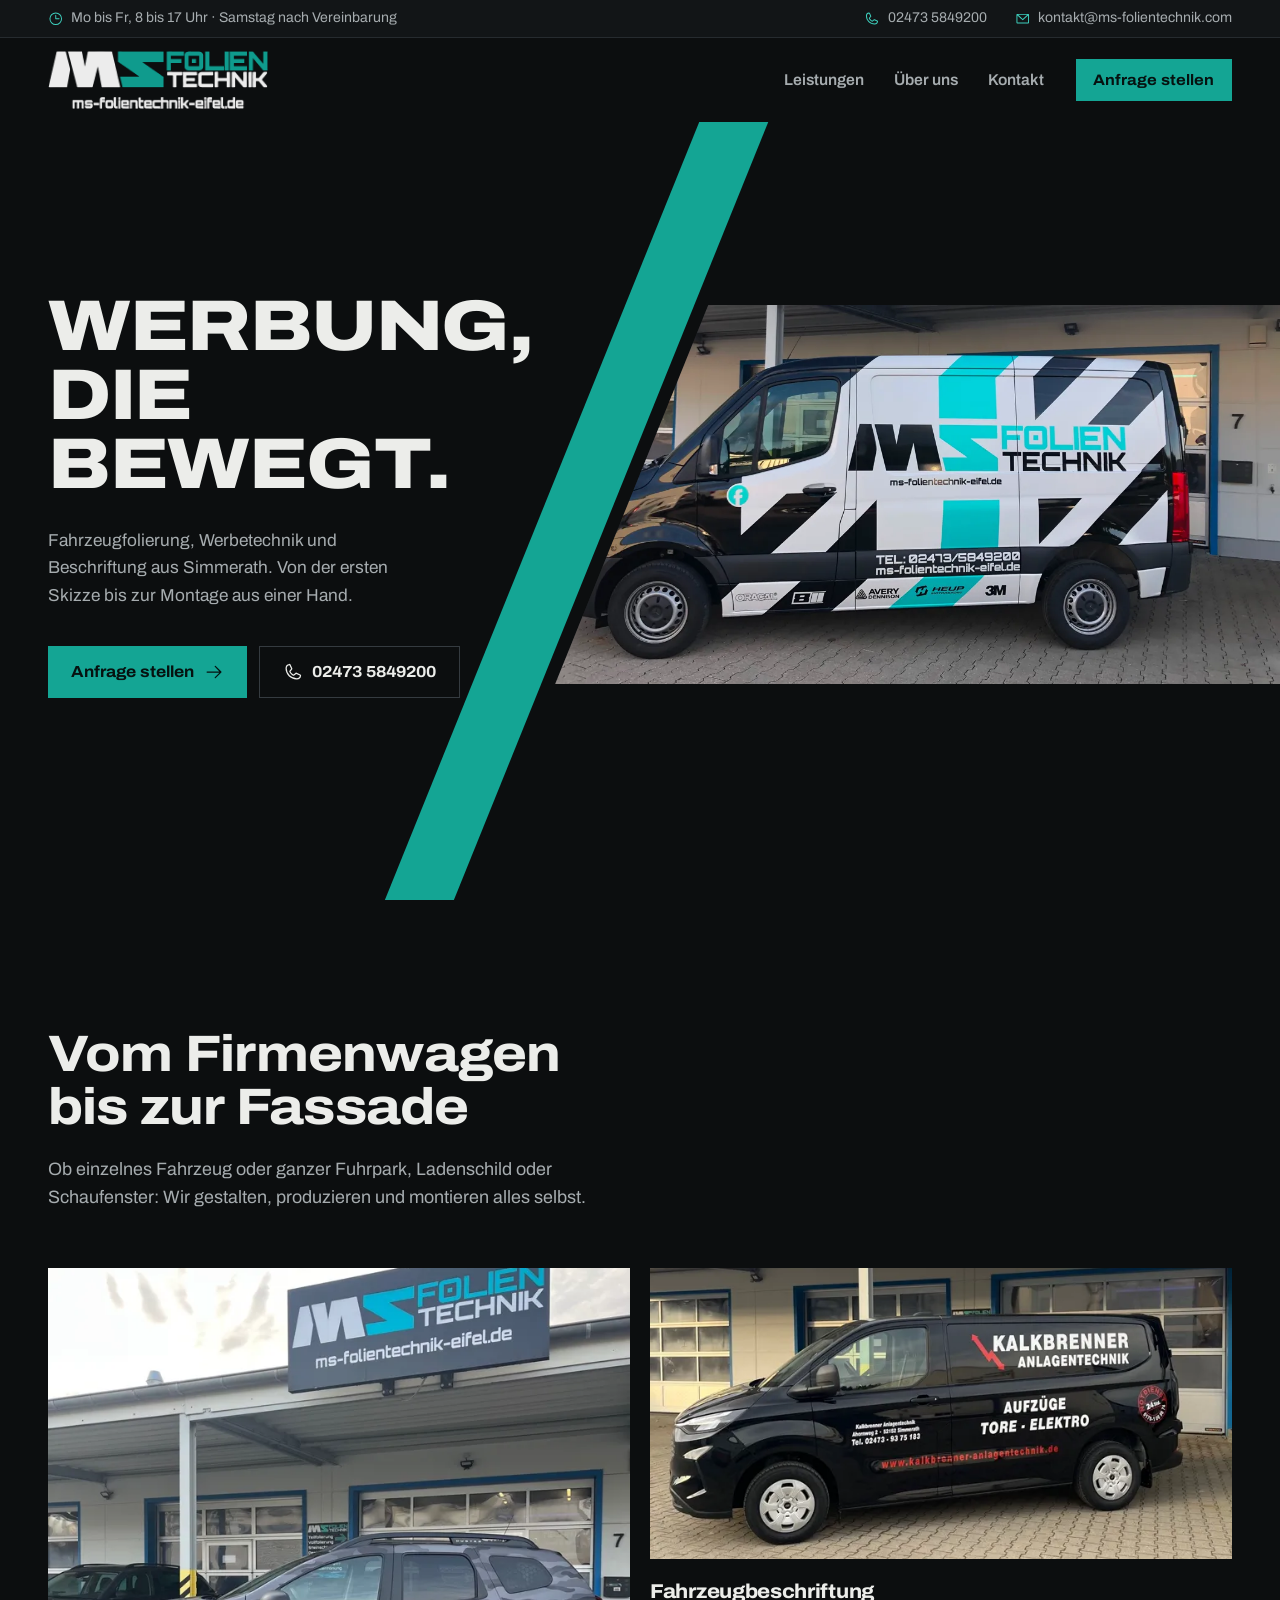
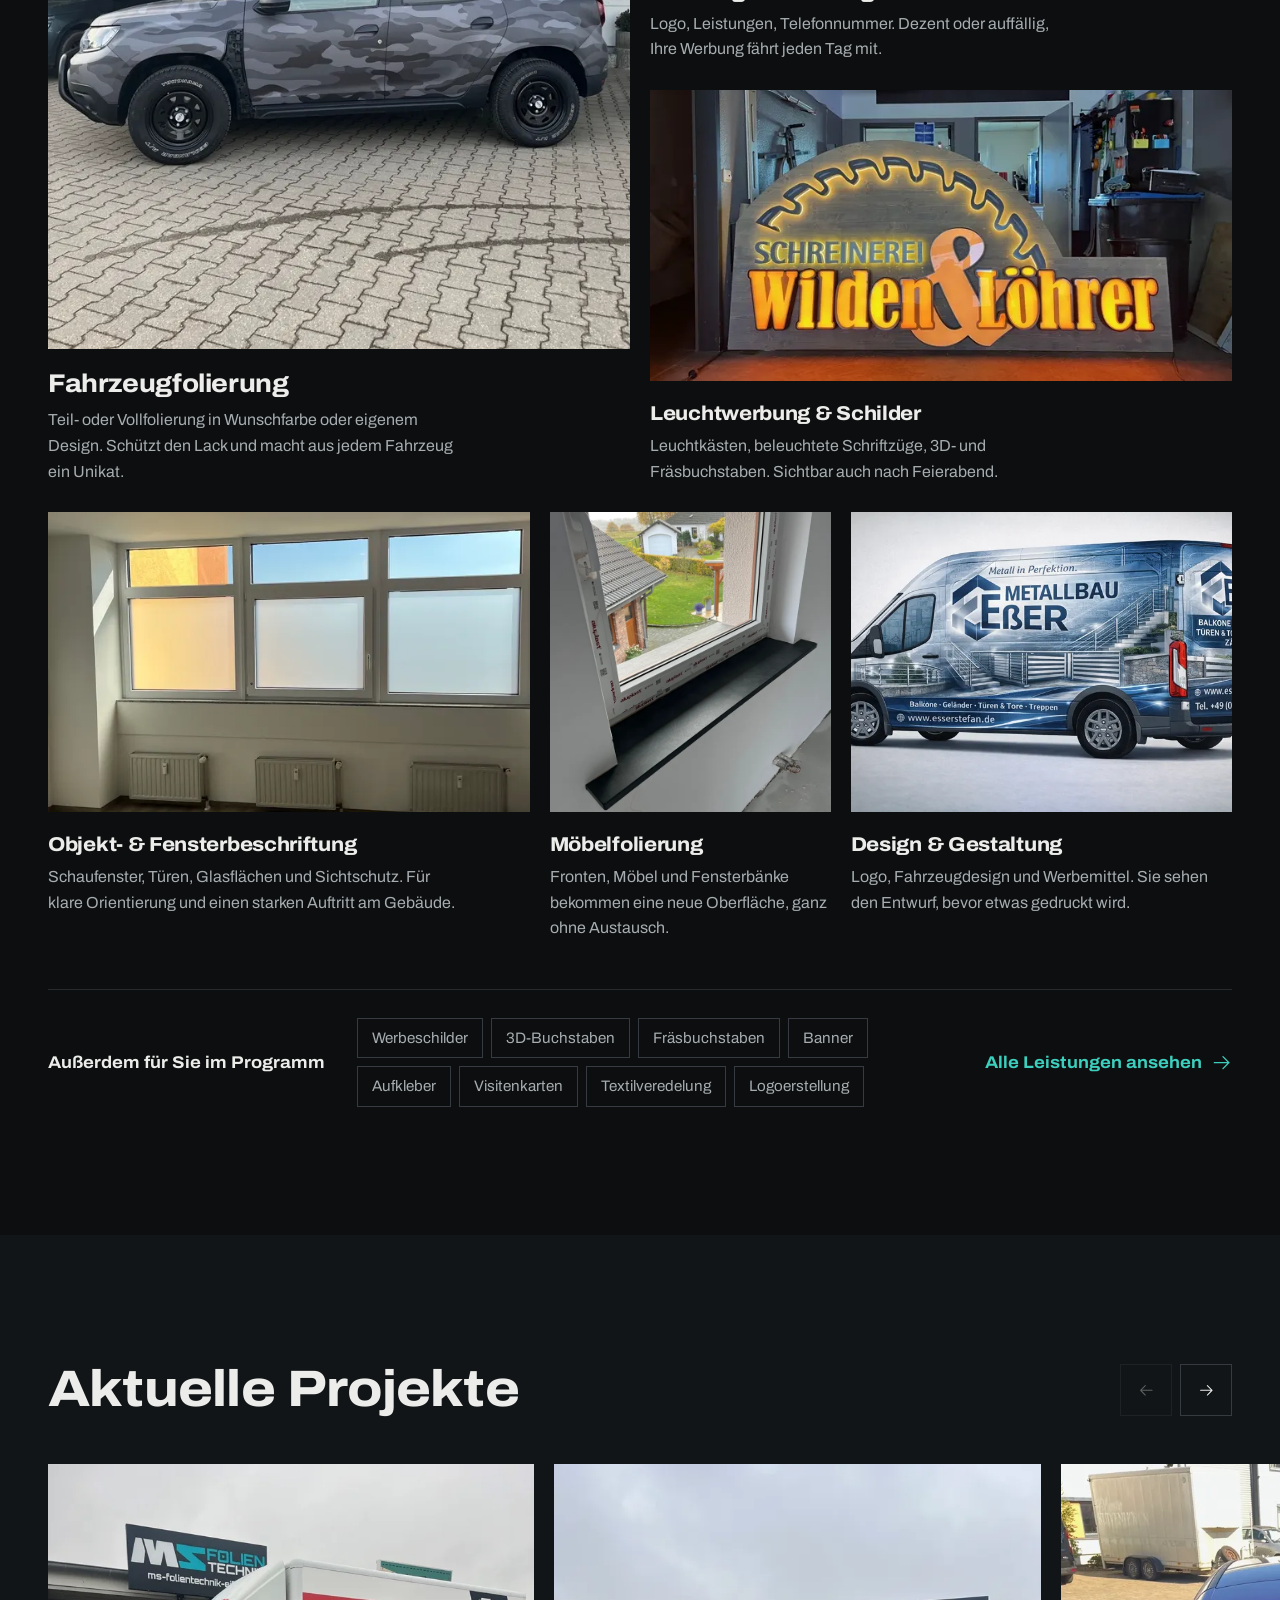
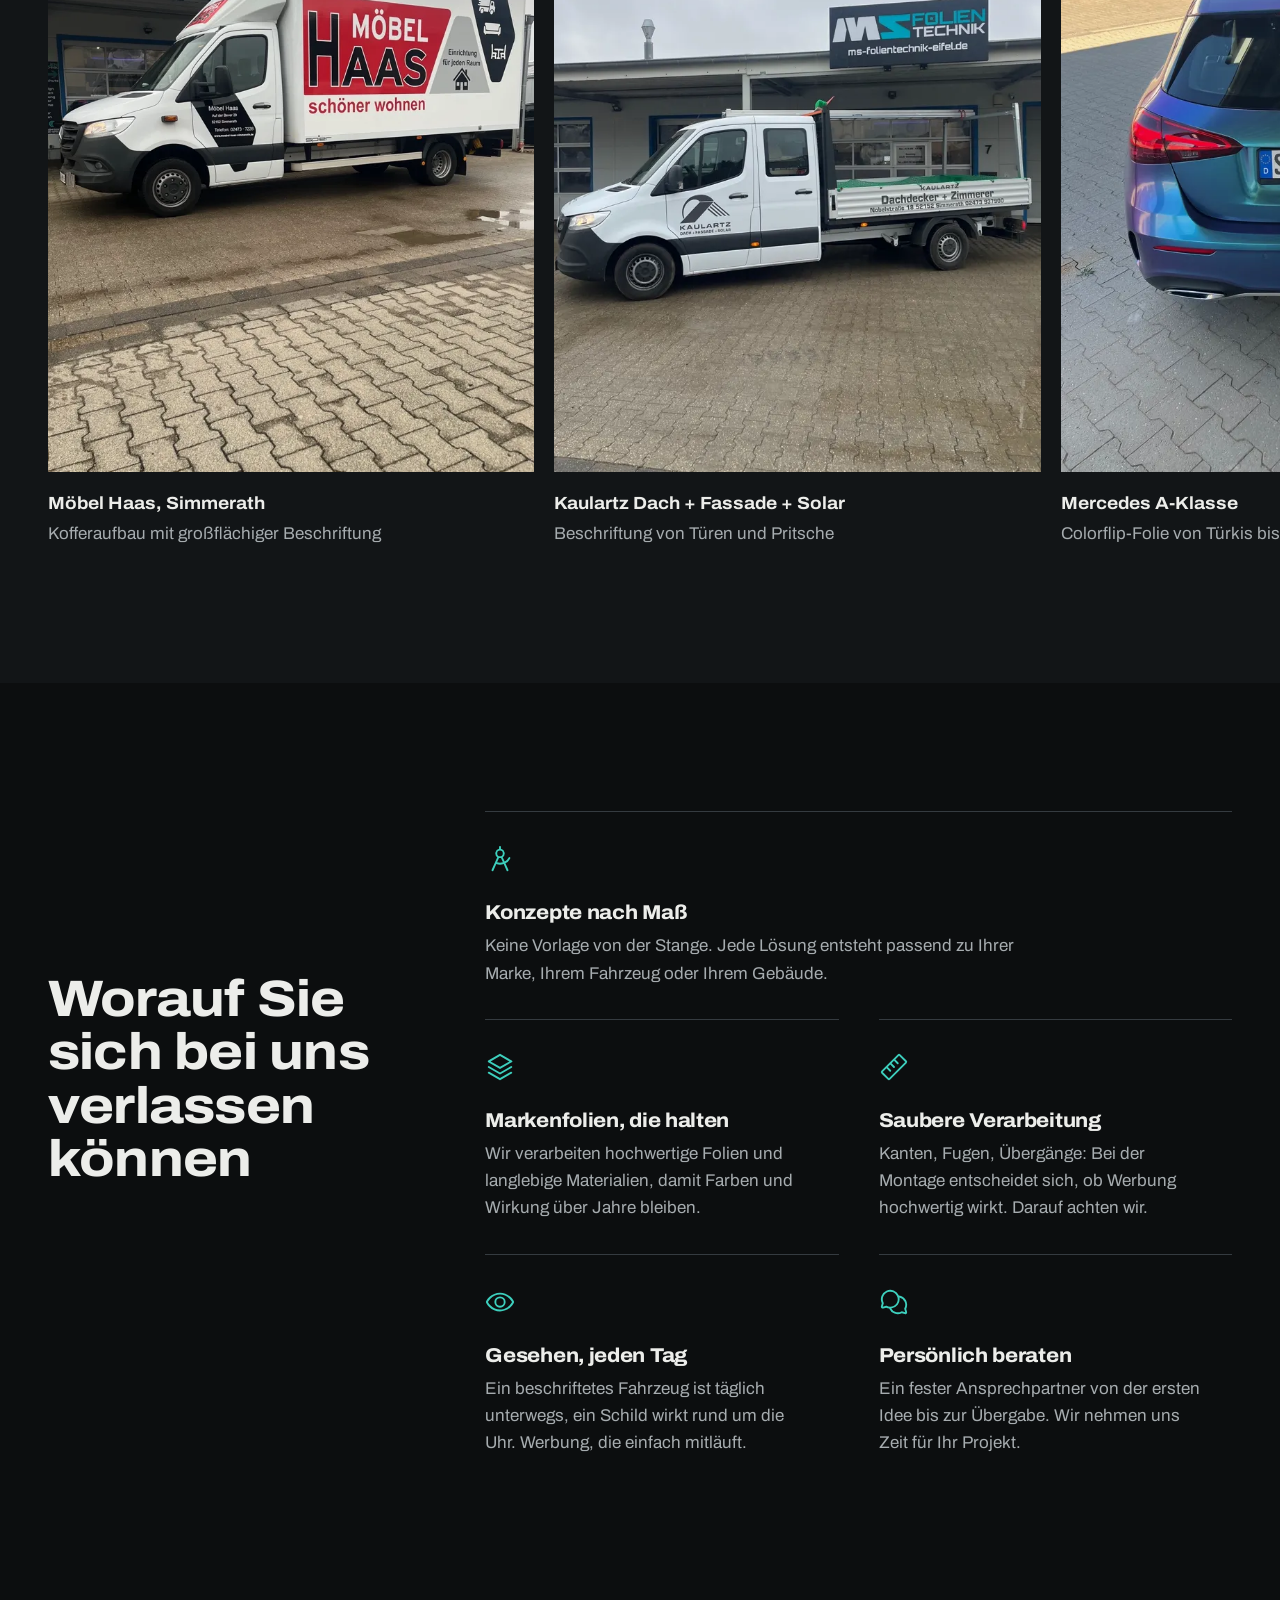
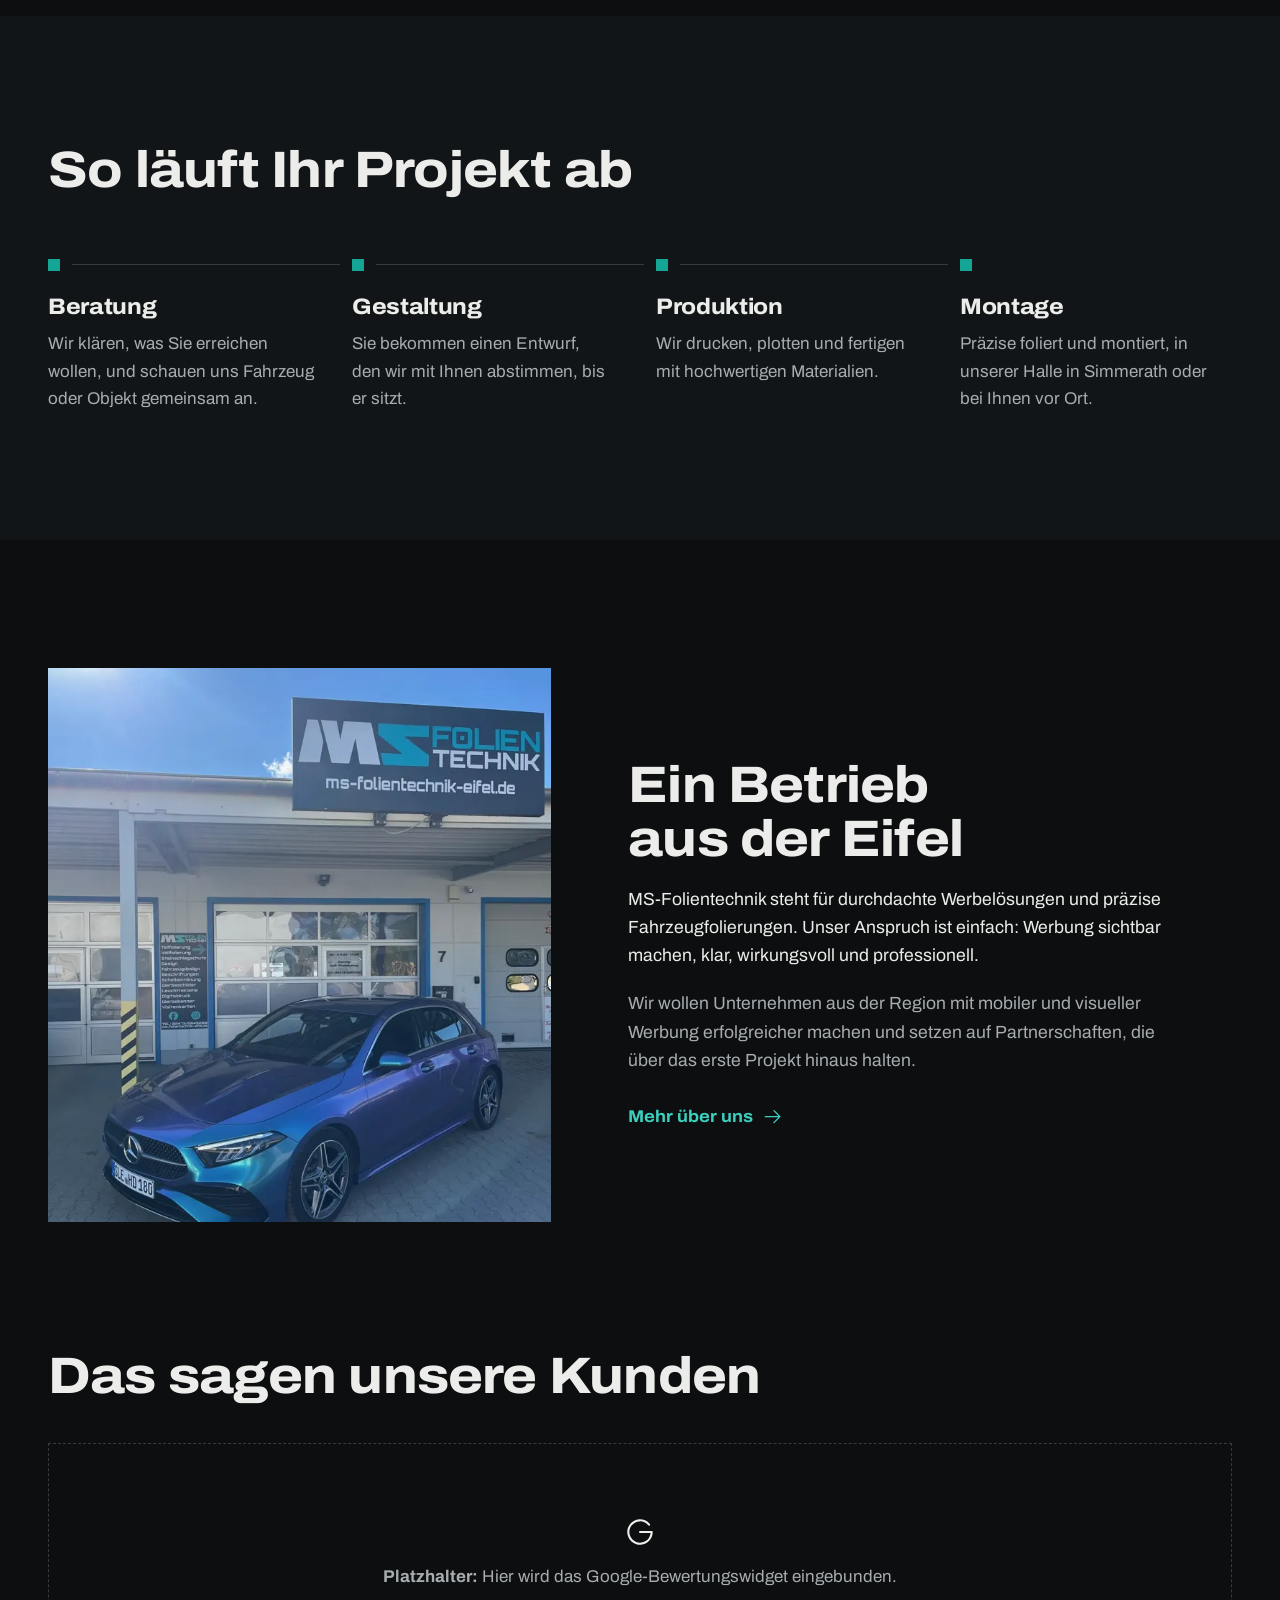
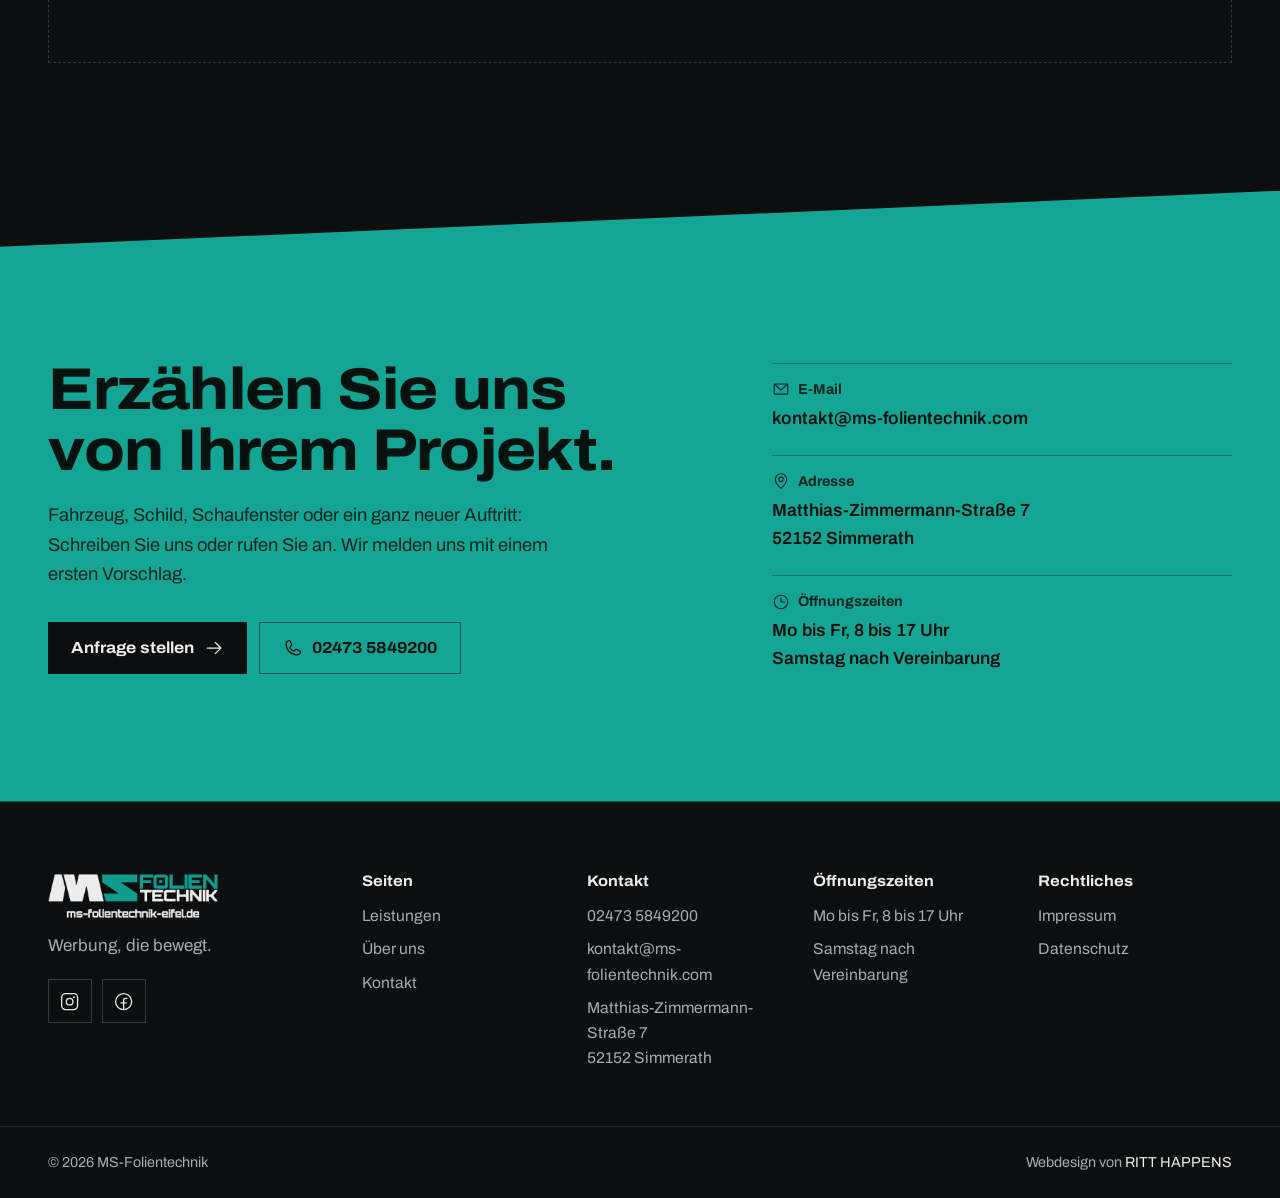
==== commit 41f5b74d: "Über uns und Kontakt mit Formular, Öffnungszeiten im Footer, Bildplatzhalter Co-Authored-By: Claude " ====
--- a/index.html
+++ b/index.html
@@ -396,7 +396,14 @@
         <ul>
           <li><a href="tel:+4924735849200">02473 5849200</a></li>
           <li><a href="mailto:kontakt@ms-folientechnik.com">kontakt@ms-folientechnik.com</a></li>
-          <li>Matthias-Zimmermann-Straße 7, 52152 Simmerath</li>
+          <li>Matthias-Zimmermann-Straße 7<br>52152 Simmerath</li>
+        </ul>
+      </div>
+      <div>
+        <h2 class="footer-title">Öffnungszeiten</h2>
+        <ul>
+          <li>Mo bis Fr, 8 bis 17 Uhr</li>
+          <li>Samstag nach Vereinbarung</li>
         </ul>
       </div>
       <div>
--- a/assets/css/style.css
+++ b/assets/css/style.css
@@ -29,6 +29,7 @@
   --teal: #14a594;
   --teal-ink: #3dcfbd;
   --teal-deep: #0f8a7c;
+  --error: #ff9585;
   --on-teal: #061210;
 
   --font: "Archivo", "Helvetica Neue", Arial, sans-serif;
@@ -68,6 +69,7 @@
 
 ::selection { background: var(--teal); color: var(--on-teal); }
 
+[hidden] { display: none !important; }
 img { display: block; max-width: 100%; height: auto; }
 a { color: inherit; text-underline-offset: 0.2em; text-decoration-thickness: 1px; }
 h1, h2, h3, p, ul, ol, dl, dd, figure { margin: 0; }
@@ -466,8 +468,8 @@
 .site-footer { background: var(--bg); padding-top: 72px; }
 .footer-grid {
   display: grid;
-  grid-template-columns: minmax(0, 4fr) repeat(3, minmax(0, 2.6fr));
-  gap: 40px;
+  grid-template-columns: minmax(0, 3.2fr) repeat(4, minmax(0, 2.2fr));
+  gap: 40px 32px;
 }
 .footer-brand img { width: 170px; }
 .footer-brand p { margin-top: 14px; color: var(--muted); }
@@ -668,6 +670,132 @@
   .dtile-teal { padding: 24px 20px; }
 }
 
+/* ===== Über uns ===== */
+.page-hero-media-top img { object-position: 50% 28%; }
+.story-grid {
+  display: grid; grid-template-columns: minmax(0, 4fr) minmax(0, 8fr); gap: 32px 64px;
+}
+.story-copy p { color: var(--muted); max-width: 62ch; font-size: 1.1rem; }
+.story-copy p + p { margin-top: 20px; }
+.story-copy .story-lead { color: var(--text); font-size: clamp(1.25rem, 1.8vw, 1.6rem); line-height: 1.45; font-stretch: 104%; }
+
+.aims { background: var(--bg-2); }
+.aims-grid { display: grid; grid-template-columns: 1fr 1fr; gap: 48px 64px; }
+.aim { border-top: 2px solid var(--teal); padding-top: 28px; }
+.aim h2 { font-size: 1.1rem; font-stretch: 108%; color: var(--teal-ink); letter-spacing: 0; }
+.aim p { margin-top: 14px; font-size: clamp(1.5rem, 2.4vw, 2.1rem); line-height: 1.25; font-weight: 650; font-stretch: 106%; max-width: 26ch; }
+
+.team-grid {
+  display: grid; grid-template-columns: minmax(0, 5fr) minmax(0, 6fr);
+  gap: clamp(32px, 6vw, 96px); align-items: center;
+}
+.team-copy p { margin-top: 20px; max-width: 56ch; }
+
+.workshop-lead { margin-top: 20px; color: var(--muted); max-width: 58ch; font-size: 1.12rem; }
+.workshop-grid {
+  margin-top: 48px; display: grid; gap: 20px;
+  grid-template-columns: minmax(0, 2fr) minmax(0, 1fr);
+  grid-template-rows: 1fr 1fr;
+}
+.workshop-grid .ph-wide { grid-row: span 2; aspect-ratio: auto; min-height: 460px; }
+
+/* Bildplatzhalter (vor Livegang durch echte Fotos ersetzen) */
+.ph {
+  display: flex; flex-direction: column; align-items: center; justify-content: center; gap: 10px;
+  aspect-ratio: 1; padding: 28px; text-align: center;
+  background: repeating-linear-gradient(135deg, var(--bg-2) 0 14px, var(--bg-3) 14px 28px);
+  border: 1.5px dashed var(--line-strong);
+  color: var(--muted);
+}
+.ph .ico { width: 34px; height: 34px; color: var(--teal-ink); }
+.ph strong { color: var(--text); font-stretch: 106%; }
+.ph span { max-width: 36ch; font-size: .95rem; }
+.ph-portrait { aspect-ratio: 4 / 5; }
+.ph-wide { aspect-ratio: 16 / 9; }
+.ph-text { color: var(--muted); border-left: 2px dashed var(--line-strong); padding-left: 16px; }
+
+/* ===== Kontakt ===== */
+.contact-page { padding: calc(var(--header-h) + clamp(40px, 5vw, 72px)) 0 var(--section); }
+.contact-page-head { max-width: 760px; }
+.contact-page-grid {
+  margin-top: 56px; display: grid;
+  grid-template-columns: minmax(0, 7fr) minmax(0, 4fr);
+  gap: 48px clamp(40px, 6vw, 96px); align-items: start;
+}
+.form-grid { display: grid; grid-template-columns: 1fr 1fr; gap: 24px 20px; }
+.field { display: grid; gap: 8px; min-width: 0; border: 0; padding: 0; margin: 0; }
+.field-full { grid-column: 1 / -1; }
+.field label, .field legend { font-weight: 600; font-size: .98rem; padding: 0; }
+.opt { color: var(--muted); font-weight: 400; }
+.field input[type="text"], .field input[type="email"], .field input[type="tel"], .field textarea {
+  width: 100%; font: inherit; color: var(--text);
+  background: var(--bg-2); border: 1px solid var(--line-strong);
+  padding: 13px 14px; min-height: 50px; border-radius: 0;
+  transition: border-color .2s, background-color .2s;
+}
+.field textarea { resize: vertical; min-height: 150px; }
+.field ::placeholder { color: #80878a; }
+.field input:hover, .field textarea:hover { border-color: #4a5156; }
+.field input:focus-visible, .field textarea:focus-visible { outline: 2px solid var(--teal-ink); outline-offset: 0; border-color: var(--teal-ink); }
+.field [aria-invalid="true"] { border-color: var(--error); }
+.field-error { color: var(--error); font-size: .92rem; }
+.choices { display: flex; flex-wrap: wrap; gap: 8px; margin-top: 8px; }
+.choice { position: relative; cursor: pointer; }
+.choice input { position: absolute; opacity: 0; inset: 0; margin: 0; cursor: pointer; }
+.choice span {
+  display: block; padding: 11px 16px; border: 1px solid var(--line-strong);
+  font-weight: 600; font-size: .95rem; transition: background-color .2s, border-color .2s, color .2s;
+}
+.choice input:hover + span { border-color: #4a5156; }
+.choice input:checked + span { background: var(--teal); border-color: var(--teal); color: var(--on-teal); }
+.choice input:focus-visible + span { outline: 2px solid var(--teal-ink); outline-offset: 2px; }
+.check { display: flex; gap: 12px; align-items: flex-start; font-weight: 400 !important; color: var(--muted); font-size: .95rem !important; cursor: pointer; }
+.check input { width: 20px; height: 20px; margin-top: 2px; accent-color: var(--teal); flex: none; }
+.check a { color: var(--text); }
+.form-submit { margin-top: 32px; }
+.form-success {
+  display: flex; gap: 14px; align-items: flex-start;
+  padding: 20px; margin-bottom: 28px;
+  border: 1px solid var(--teal); background: rgba(20, 165, 148, .08);
+}
+.form-success[hidden] { display: none; }
+.form-success .ico { width: 26px; height: 26px; color: var(--teal-ink); }
+.form-success p { color: var(--muted); margin-top: 2px; }
+
+.aside-facts { display: grid; gap: 0; }
+.aside-facts div { padding-block: 20px; border-top: 1px solid var(--line-strong); }
+.aside-facts div:last-child { border-bottom: 1px solid var(--line-strong); }
+.aside-facts dt { display: flex; align-items: center; gap: 8px; color: var(--muted); font-size: .9rem; font-weight: 600; }
+.aside-facts dt .ico { color: var(--teal-ink); }
+.aside-facts dd { margin-top: 6px; font-size: 1.15rem; font-weight: 600; font-stretch: 104%; overflow-wrap: anywhere; }
+.aside-facts a { text-decoration: none; }
+.aside-facts a:hover { color: var(--teal-ink); }
+
+.map-section { padding-bottom: var(--section); }
+.map-slot {
+  margin-top: 32px; min-height: 380px;
+  display: flex; flex-direction: column; align-items: center; justify-content: center; gap: 12px;
+  text-align: center; padding: 32px;
+  background: repeating-linear-gradient(135deg, var(--bg-2) 0 14px, var(--bg-3) 14px 28px);
+  border: 1.5px dashed var(--line-strong); color: var(--muted);
+}
+.map-slot .ico { width: 34px; height: 34px; color: var(--teal-ink); }
+.map-slot strong { color: var(--text); }
+.map-slot .btn { margin-top: 8px; }
+
+@media (max-width: 959px) {
+  .story-grid, .aims-grid, .team-grid, .contact-page-grid { grid-template-columns: 1fr; }
+  .contact-aside { order: -1; }
+  .workshop-grid { grid-template-columns: 1fr 1fr; grid-template-rows: auto; }
+  .workshop-grid .ph-wide { grid-column: 1 / -1; grid-row: auto; min-height: 0; aspect-ratio: 16 / 10; }
+  .footer-grid { grid-template-columns: 1fr 1fr; }
+}
+@media (max-width: 639px) {
+  .form-grid { grid-template-columns: 1fr; }
+  .workshop-grid { grid-template-columns: 1fr; }
+  .form-submit { width: 100%; justify-content: center; }
+}
+
 @media (prefers-reduced-motion: reduce) {
   html { scroll-behavior: auto; }
   *, *::before, *::after { transition-duration: .01ms !important; animation-duration: .01ms !important; }
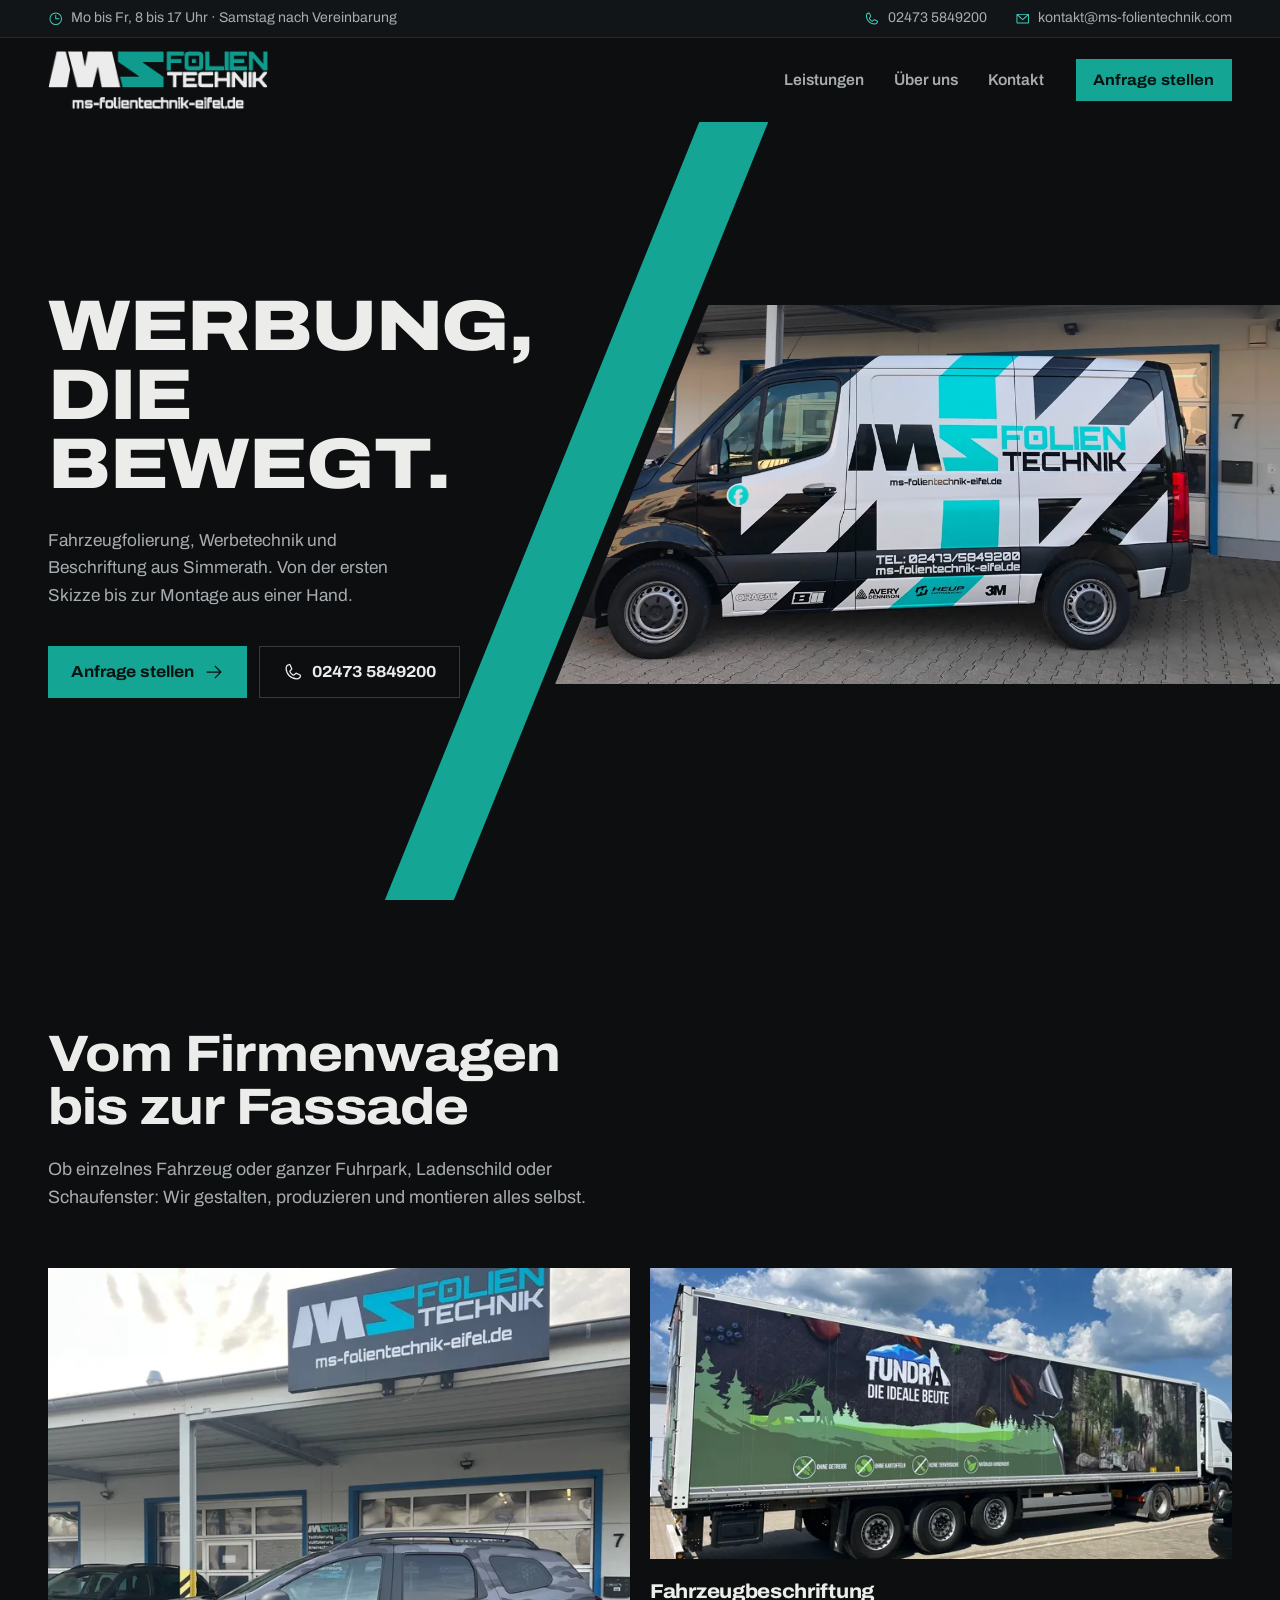
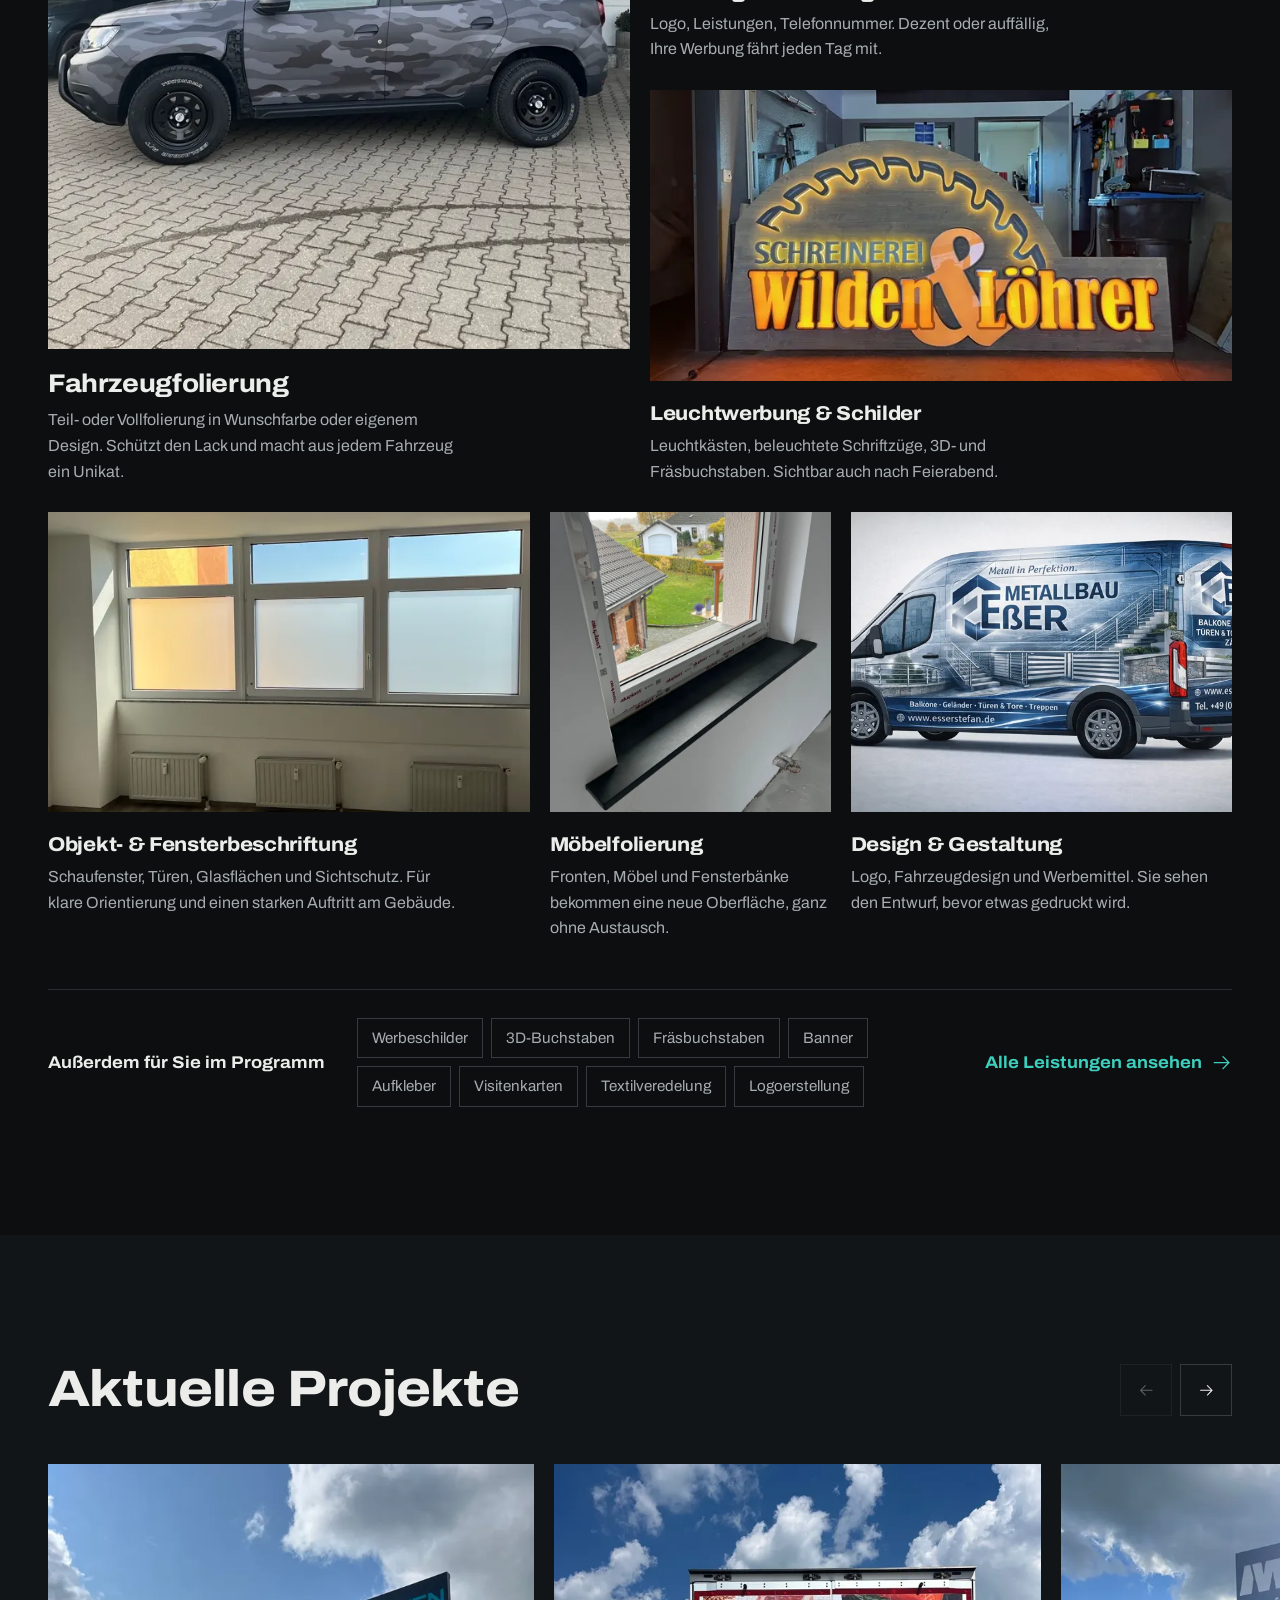
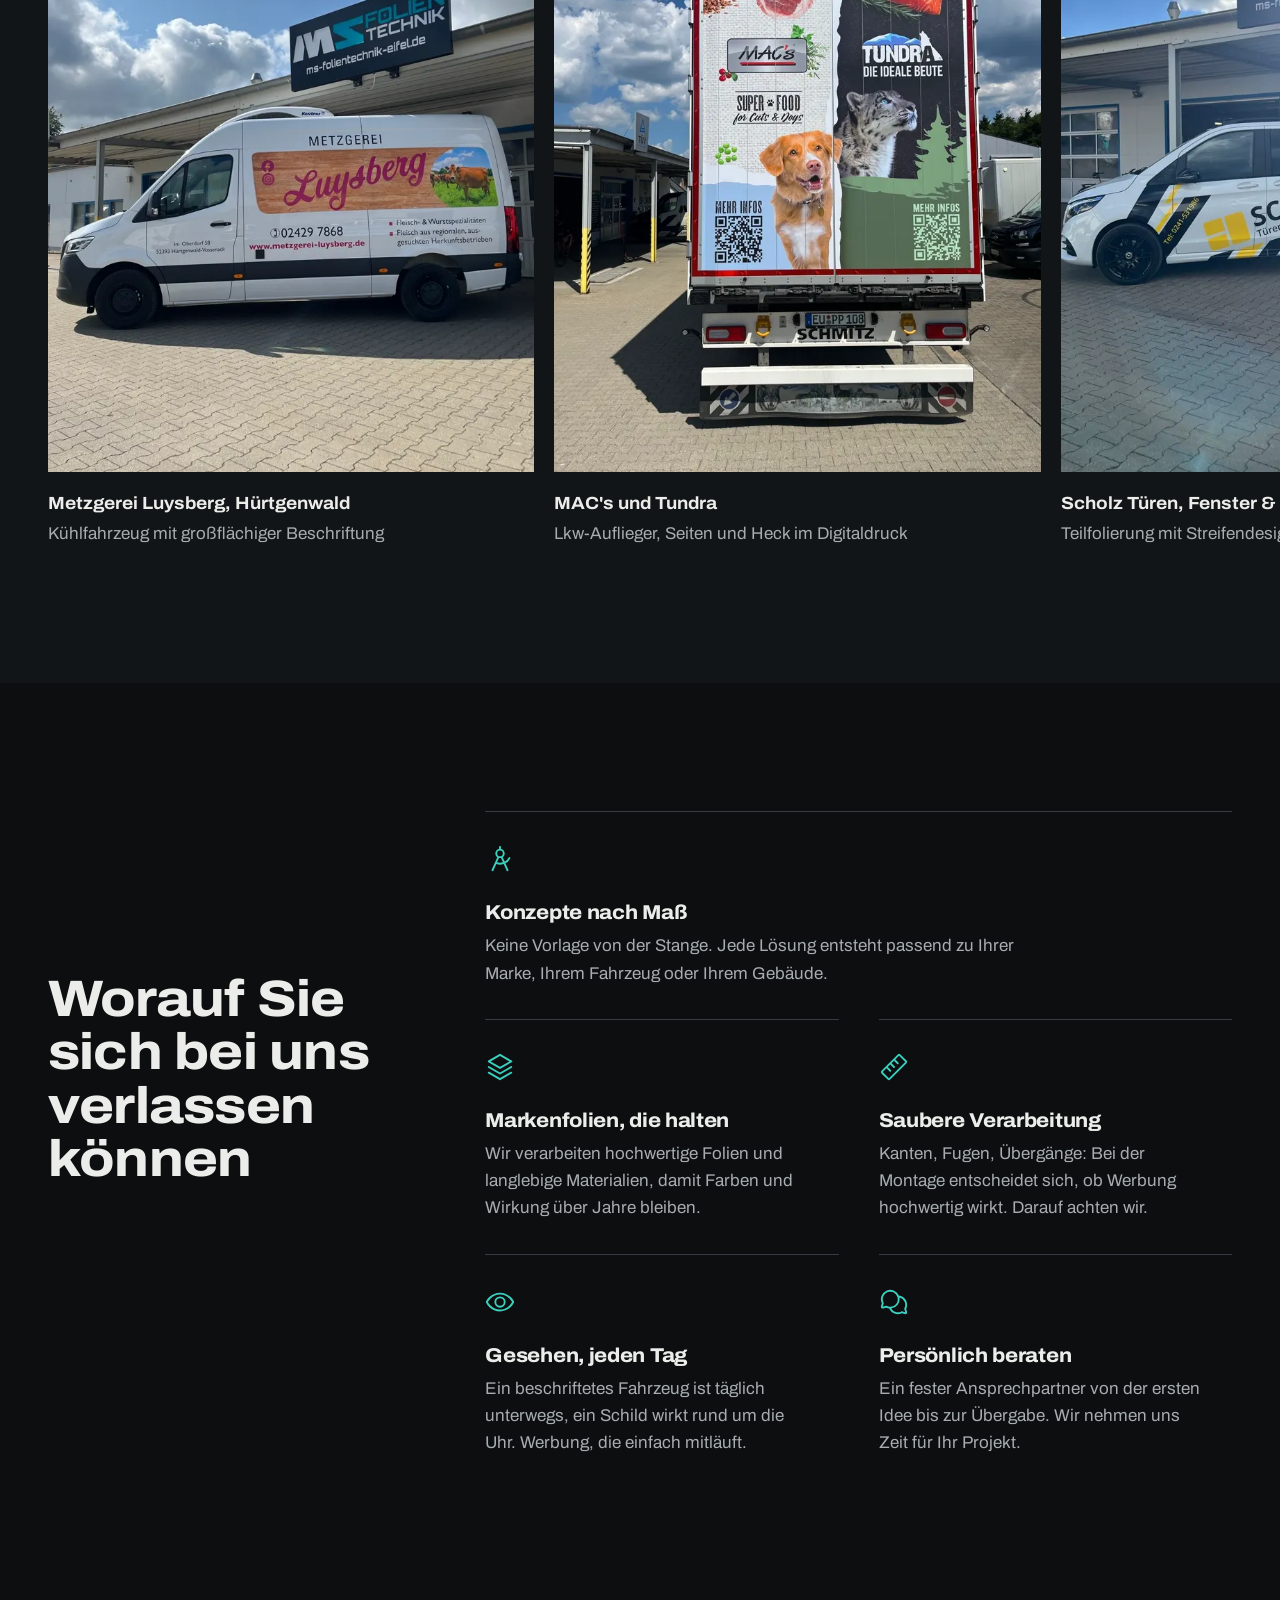
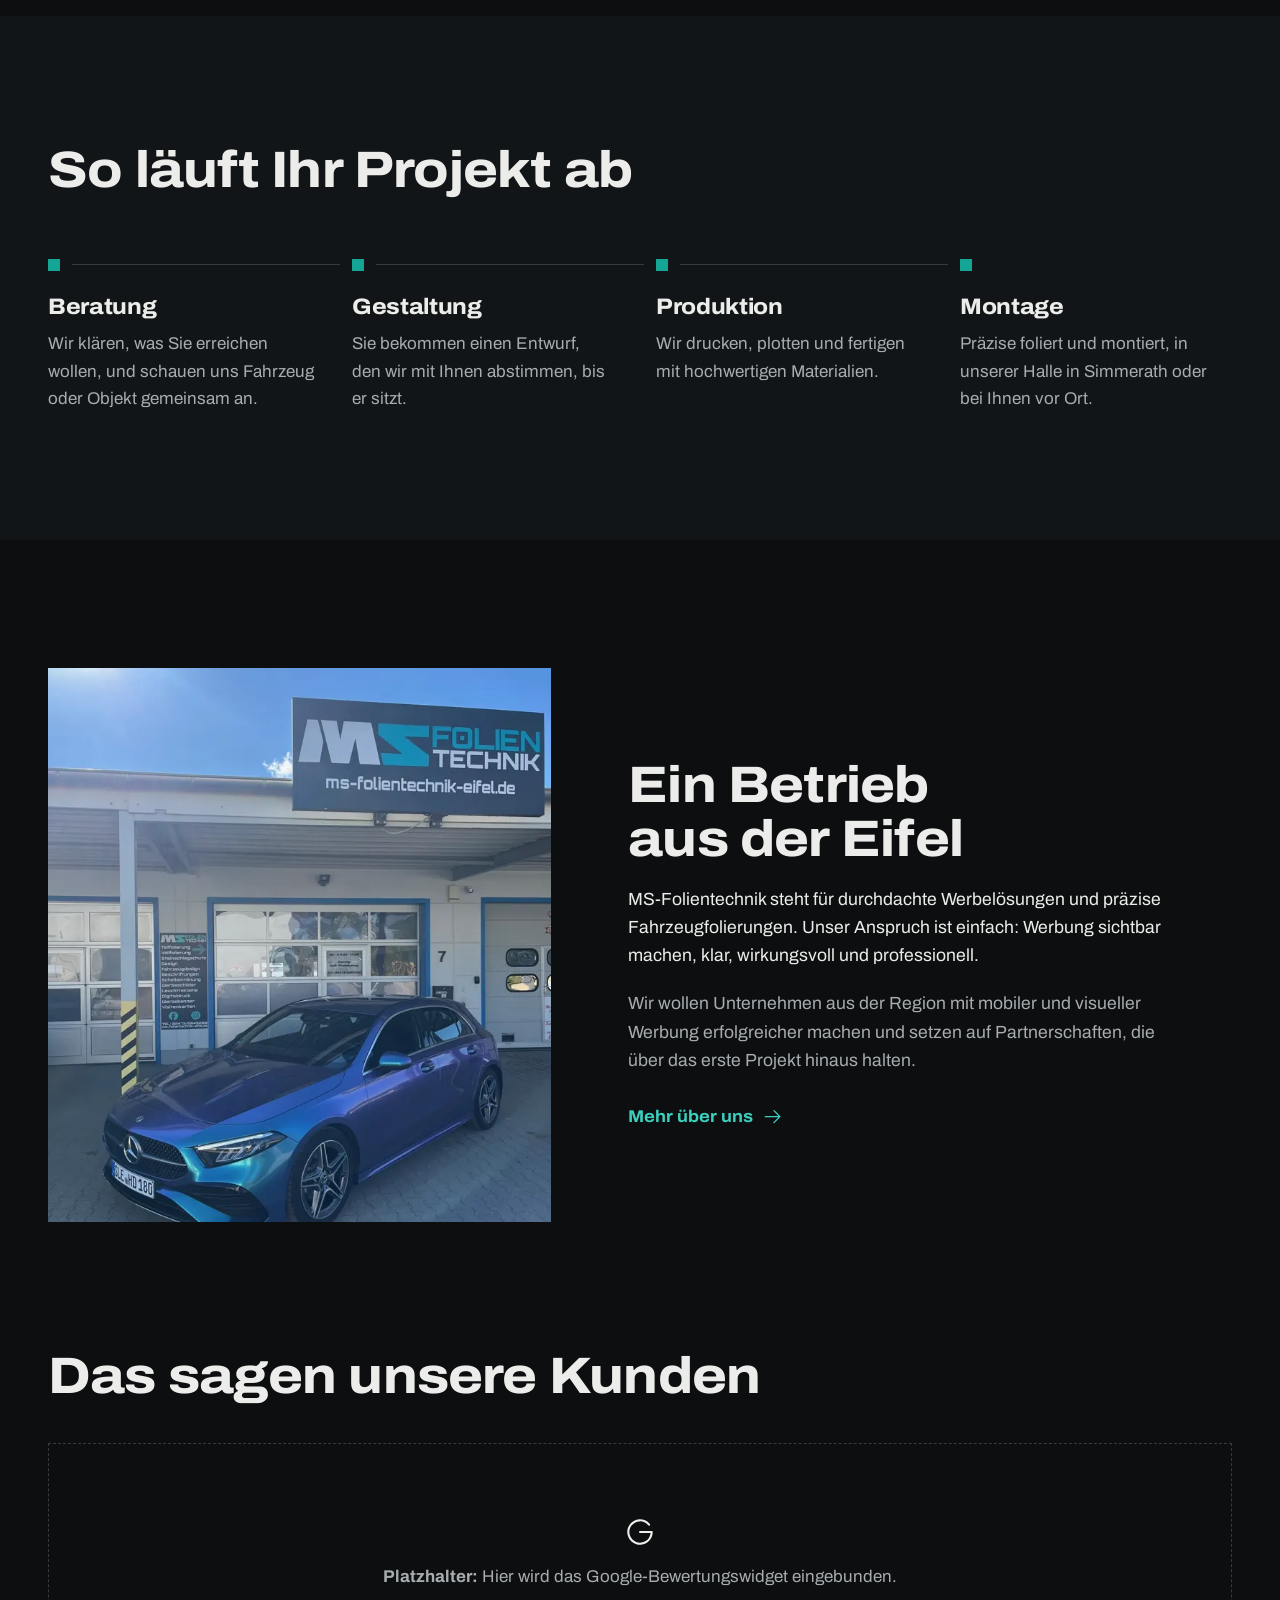
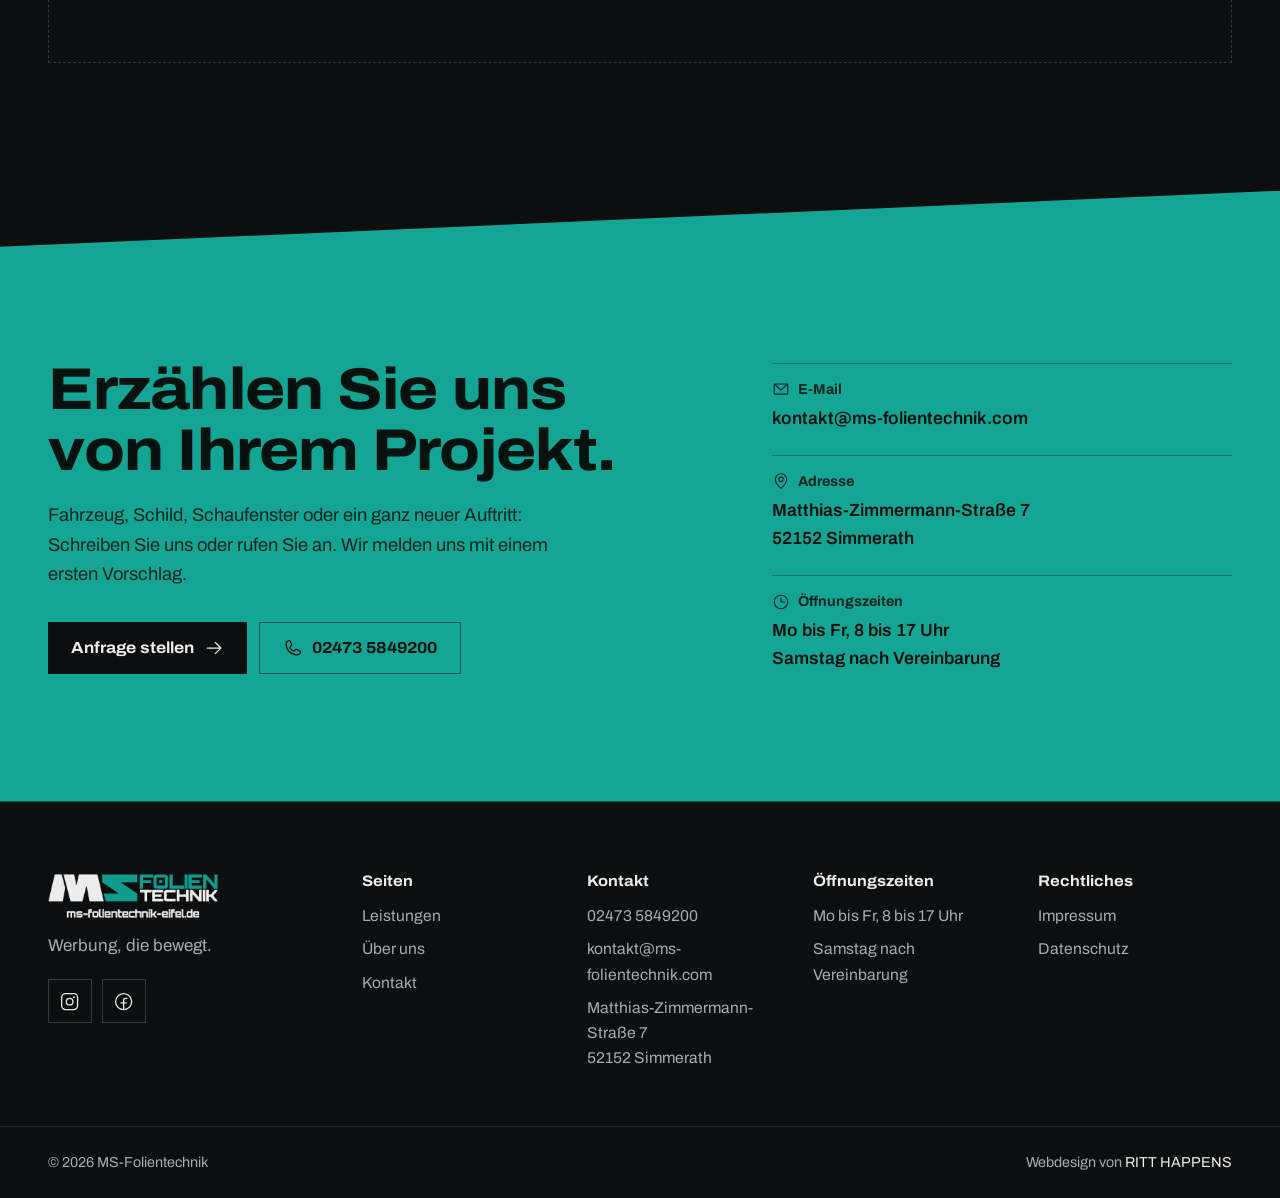
==== commit 33c264b7: "Neue Kundenbilder: Luysberg, Venn Vital, Scholz, MAC's/Tundra; Projekt-Galerie erweitert Co-Authored" ====
--- a/index.html
+++ b/index.html
@@ -3,11 +3,11 @@
 <head>
   <meta charset="utf-8">
   <meta name="viewport" content="width=device-width, initial-scale=1">
-  <title>Fahrzeugfolierung &amp; Werbetechnik in Simmerath | MS-Folientechnik</title>
-  <meta name="description" content="MS-Folientechnik in Simmerath (Eifel): Fahrzeugfolierung, Fahrzeugbeschriftung, Leuchtwerbung, Schilder und Design aus einer Hand. Jetzt Anfrage stellen.">
+  <title>Fahrzeugfolierung &amp; Werbetechnik Simmerath | MS-Folientechnik</title>
+  <meta name="description" content="Fahrzeugfolierung, Beschriftung, Leuchtwerbung und Schilder aus Simmerath in der Eifel. Von der Idee bis zur Montage aus einer Hand. Jetzt anfragen!">
   <meta name="theme-color" content="#0c0e0f">
-  <meta property="og:title" content="MS-Folientechnik | Werbung, die bewegt.">
-  <meta property="og:description" content="Fahrzeugfolierung und Werbetechnik aus Simmerath in der Eifel.">
+  <meta property="og:title" content="Fahrzeugfolierung &amp; Werbetechnik Simmerath | MS-Folientechnik">
+  <meta property="og:description" content="Fahrzeugfolierung, Beschriftung, Leuchtwerbung und Schilder aus Simmerath in der Eifel. Von der Idee bis zur Montage aus einer Hand. Jetzt anfragen!">
   <meta property="og:image" content="assets/img/ms-firmenfahrzeug-1200.webp">
   <link rel="preload" href="assets/fonts/archivo-var.woff2" as="font" type="font/woff2" crossorigin>
   <link rel="preload" as="image" href="assets/img/ms-firmenfahrzeug-1200.webp" imagesrcset="assets/img/ms-firmenfahrzeug-1200.webp 1200w, assets/img/ms-firmenfahrzeug-2400.webp 2400w" imagesizes="(min-width: 960px) 62vw, 100vw">
@@ -64,20 +64,34 @@
       <a class="brand" href="index.html" aria-label="MS-Folientechnik, zur Startseite">
         <img src="assets/img/ms-folientechnik-logo-480.png" width="480" height="126" alt="MS-Folientechnik">
       </a>
-      <nav class="nav" aria-label="Hauptnavigation">
-        <ul class="nav-list" id="nav-list">
-          <li><a href="leistungen.html">Leistungen</a></li>
-          <li><a href="ueber-uns.html">Über uns</a></li>
-          <li><a href="kontakt.html">Kontakt</a></li>
-          <li class="nav-mobile-only"><a href="tel:+4924735849200">02473 5849200</a></li>
-        </ul>
+      <nav class="nav" id="site-nav" aria-label="Hauptnavigation">
+        <ul class="nav-list">
+          <li style="--i:0"><a href="leistungen.html"><span>Leistungen</span><svg class="ico" aria-hidden="true"><use href="assets/img/icons.svg#i-arrow-right"/></svg></a></li>
+          <li style="--i:1"><a href="ueber-uns.html"><span>Über uns</span><svg class="ico" aria-hidden="true"><use href="assets/img/icons.svg#i-arrow-right"/></svg></a></li>
+          <li style="--i:2"><a href="kontakt.html"><span>Kontakt</span><svg class="ico" aria-hidden="true"><use href="assets/img/icons.svg#i-arrow-right"/></svg></a></li>
+        </ul>
+        <span class="nav-stripe" aria-hidden="true"></span>
+        <div class="nav-extra" style="--i:3">
+          <a class="btn btn-primary nav-cta" href="kontakt.html">
+            Anfrage stellen
+            <svg class="ico" aria-hidden="true"><use href="assets/img/icons.svg#i-arrow-right"/></svg>
+          </a>
+          <div class="nav-contact">
+            <a href="tel:+4924735849200"><svg class="ico" aria-hidden="true"><use href="assets/img/icons.svg#i-phone"/></svg>02473 5849200</a>
+            <a href="mailto:kontakt@ms-folientechnik.com"><svg class="ico" aria-hidden="true"><use href="assets/img/icons.svg#i-envelope-simple"/></svg>kontakt@ms-folientechnik.com</a>
+            <p><svg class="ico" aria-hidden="true"><use href="assets/img/icons.svg#i-clock"/></svg><span>Mo bis Fr, 8 bis 17 Uhr<br>Samstag nach Vereinbarung</span></p>
+          </div>
+          <div class="nav-social">
+            <a href="https://www.instagram.com/msfolientechnik/" target="_blank" rel="noopener" aria-label="MS-Folientechnik auf Instagram"><svg class="ico" aria-hidden="true"><use href="assets/img/icons.svg#i-instagram-logo"/></svg></a>
+            <a href="https://www.facebook.com/MSFolientechnik/" target="_blank" rel="noopener" aria-label="MS-Folientechnik auf Facebook"><svg class="ico" aria-hidden="true"><use href="assets/img/icons.svg#i-facebook-logo"/></svg></a>
+          </div>
+        </div>
       </nav>
       <div class="header-actions">
         <a class="btn btn-primary btn-sm" href="kontakt.html">Anfrage stellen</a>
-        <button class="nav-toggle" type="button" aria-expanded="false" aria-controls="nav-list" data-nav-toggle>
-          <svg class="ico ico-open" aria-hidden="true"><use href="assets/img/icons.svg#i-list"/></svg>
-          <svg class="ico ico-close" aria-hidden="true"><use href="assets/img/icons.svg#i-x"/></svg>
-          <span class="sr-only">Menü</span>
+        <button class="nav-toggle" type="button" aria-expanded="false" aria-controls="site-nav" data-nav-toggle>
+          <span class="burger" aria-hidden="true"><span></span><span></span></span>
+          <span class="nav-toggle-label" data-nav-label>Menü</span>
         </button>
       </div>
     </div>
@@ -142,7 +156,7 @@
           <article class="tile tile-wide">
             <a href="leistungen.html#fahrzeugbeschriftung" class="tile-link">
               <div class="tile-media">
-                <img src="assets/img/beschriftung-kalkbrenner-700.webp" srcset="assets/img/beschriftung-kalkbrenner-700.webp 700w, assets/img/beschriftung-kalkbrenner-1400.webp 1400w" sizes="(min-width: 960px) 40vw, 100vw" width="1400" height="1867" loading="lazy" alt="Schwarzer Transporter von Kalkbrenner Anlagentechnik mit weißer und roter Beschriftung">
+                <img src="assets/img/aufliegerbeschriftung-tundra-700.webp" srcset="assets/img/aufliegerbeschriftung-tundra-700.webp 700w, assets/img/aufliegerbeschriftung-tundra-1400.webp 1400w" sizes="(min-width: 960px) 40vw, 100vw" width="1400" height="1050" loading="lazy" alt="Lkw-Auflieger mit großflächigem Digitaldruck für die Tiernahrungsmarke Tundra">
               </div>
               <div class="tile-body">
                 <h3>Fahrzeugbeschriftung</h3>
@@ -235,8 +249,16 @@
       </div>
       <div class="rail" data-rail tabindex="0" aria-label="Projektgalerie, horizontal scrollbar">
         <figure class="rail-item">
-          <div class="rail-media"><img src="assets/img/beschriftung-moebel-haas-700.webp" srcset="assets/img/beschriftung-moebel-haas-700.webp 700w, assets/img/beschriftung-moebel-haas-1400.webp 1400w" sizes="(min-width: 960px) 40vw, 82vw" width="1400" height="1867" loading="lazy" alt="Mercedes Sprinter mit Kofferaufbau, großflächig beschriftet für Möbel Haas"></div>
-          <figcaption><strong>Möbel Haas, Simmerath</strong><span>Kofferaufbau mit großflächiger Beschriftung</span></figcaption>
+          <div class="rail-media"><img src="assets/img/beschriftung-metzgerei-luysberg-700.webp" srcset="assets/img/beschriftung-metzgerei-luysberg-700.webp 700w, assets/img/beschriftung-metzgerei-luysberg-1400.webp 1400w" sizes="(min-width: 960px) 40vw, 82vw" width="1400" height="1866" loading="lazy" alt="Kühlfahrzeug der Metzgerei Luysberg mit Holzoptik, Schriftzug und Weidebild"></div>
+          <figcaption><strong>Metzgerei Luysberg, Hürtgenwald</strong><span>Kühlfahrzeug mit großflächiger Beschriftung</span></figcaption>
+        </figure>
+        <figure class="rail-item">
+          <div class="rail-media"><img src="assets/img/aufliegerbeschriftung-macs-heck-700.webp" srcset="assets/img/aufliegerbeschriftung-macs-heck-700.webp 700w, assets/img/aufliegerbeschriftung-macs-heck-1400.webp 1400w" sizes="(min-width: 960px) 40vw, 82vw" width="1400" height="1866" loading="lazy" alt="Hecktüren eines Lkw-Aufliegers mit Motiven der Marken MAC's und Tundra und QR-Codes"></div>
+          <figcaption><strong>MAC's und Tundra</strong><span>Lkw-Auflieger, Seiten und Heck im Digitaldruck</span></figcaption>
+        </figure>
+        <figure class="rail-item">
+          <div class="rail-media"><img src="assets/img/beschriftung-scholz-700.webp" srcset="assets/img/beschriftung-scholz-700.webp 700w, assets/img/beschriftung-scholz-1400.webp 1400w" sizes="(min-width: 960px) 40vw, 82vw" width="1400" height="1866" loading="lazy" alt="Mercedes V-Klasse von Scholz Türen, Fenster &amp; mehr mit gelb-schwarzen Diagonalstreifen"></div>
+          <figcaption><strong>Scholz Türen, Fenster &amp; mehr</strong><span>Teilfolierung mit Streifendesign</span></figcaption>
         </figure>
         <figure class="rail-item">
           <div class="rail-media"><img src="assets/img/beschriftung-kaulartz-700.webp" srcset="assets/img/beschriftung-kaulartz-700.webp 700w, assets/img/beschriftung-kaulartz-1400.webp 1400w" sizes="(min-width: 960px) 40vw, 82vw" width="1400" height="1867" loading="lazy" alt="Weißer Pritschenwagen mit Beschriftung von Kaulartz Dach, Fassade und Solar"></div>
@@ -246,7 +268,7 @@
           <div class="rail-media"><img src="assets/img/vollfolierung-colorflip-heck-700.webp" srcset="assets/img/vollfolierung-colorflip-heck-700.webp 700w, assets/img/vollfolierung-colorflip-heck-1400.webp 1400w" sizes="(min-width: 960px) 40vw, 82vw" width="1400" height="1867" loading="lazy" alt="Heckansicht einer Mercedes A-Klasse mit schimmernder Colorflip-Folie zwischen Türkis und Violett"></div>
           <figcaption><strong>Mercedes A-Klasse</strong><span>Colorflip-Folie von Türkis bis Violett</span></figcaption>
         </figure>
-        </div>
+      </div>
     </section>
 
     <!-- Vorteile -->
--- a/assets/css/style.css
+++ b/assets/css/style.css
@@ -178,18 +178,33 @@
 .nav { margin-left: auto; }
 .nav-list { display: flex; gap: 30px; }
 .nav-list a {
+  display: block;
   text-decoration: none; font-weight: 600; font-size: .98rem; color: var(--muted);
   transition: color .2s;
   padding-block: 8px;
 }
+.nav-list a .ico, .nav-extra, .nav-stripe { display: none; }
 .nav-list a:hover { color: var(--text); }
-.nav-mobile-only { display: none; }
 .header-actions { display: flex; align-items: center; gap: 20px; }
+
+/* Burger: zwei Balken, die zum X werden */
 .nav-toggle {
-  display: none; background: none; border: 1px solid var(--line-strong); color: var(--text);
-  width: 44px; height: 44px; align-items: center; justify-content: center; cursor: pointer;
-}
-.nav-toggle .ico-close { display: none; }
+  display: none; align-items: center; gap: 12px;
+  height: 48px; padding: 0 0 0 12px; margin-right: -4px;
+  background: none; border: 0; color: var(--text); cursor: pointer;
+  font: inherit; font-weight: 700; font-size: .95rem; font-stretch: 108%;
+}
+.burger { position: relative; width: 28px; height: 14px; display: block; }
+.burger span {
+  position: absolute; left: 0; right: 0; height: 2px; background: currentColor;
+  transition: transform .45s var(--ease-out), top .45s var(--ease-out), width .45s var(--ease-out);
+}
+.burger span:first-child { top: 0; }
+.burger span:last-child { top: 12px; width: 70%; left: auto; }
+.nav-toggle:hover .burger span:last-child { width: 100%; }
+.nav-open .burger span { top: 6px; width: 100%; }
+.nav-open .burger span:first-child { transform: rotate(45deg); }
+.nav-open .burger span:last-child { transform: rotate(-45deg); }
 
 /* Hero */
 .hero {
@@ -300,7 +315,6 @@
 .tile-xl .tile-body h3 { font-size: 1.6rem; }
 .tile-wide { grid-column: 7 / span 6; }
 .tile-wide .tile-media { aspect-ratio: 16 / 8; }
-.tile-wide:nth-child(2) .tile-media img { object-position: 50% 60%; }
 .tile-wide:nth-child(3) .tile-media img { object-position: 50% 70%; }
 .tile-mid { grid-column: span 5; }
 .tile-narrow { grid-column: span 3; }
@@ -504,21 +518,78 @@
   .topbar-contact .topbar-mail, .topbar-sat { display: none; }
   .topbar { font-size: .82rem; }
   .nav-toggle { display: inline-flex; }
+  .header-actions { margin-left: auto; }
   .header-actions .btn-sm { display: none; }
+  html.nav-open { overflow: hidden; }
+  .nav-open .site-header { border-bottom-color: var(--line); }
+
+  /* Vollflächiges Menü: wird wie eine Folie mit schräger Kante von oben aufgezogen */
   .nav {
-    position: fixed; inset: var(--header-h) 0 auto 0;
-    background: var(--bg); border-bottom: 1px solid var(--line);
-    visibility: hidden; opacity: 0; transform: translateY(-8px);
-    transition: opacity .25s var(--ease-out), transform .25s var(--ease-out), visibility .25s;
-  }
-  .nav-open .nav { visibility: visible; opacity: 1; transform: none; }
-  .nav-open .site-header { background: var(--bg); border-bottom-color: var(--line); }
-  .nav-open .nav-toggle .ico-open { display: none; }
-  .nav-open .nav-toggle .ico-close { display: block; }
-  .nav-list { flex-direction: column; gap: 0; padding: 8px var(--gutter) 24px; }
-  .nav-list a { display: block; padding: 14px 0; font-size: 1.2rem; color: var(--text); border-bottom: 1px solid var(--line); }
-  .nav-mobile-only { display: block; }
-  .nav-mobile-only a { color: var(--teal-ink); border-bottom: 0; }
+    position: fixed; inset: var(--header-h) 0 0 0; z-index: 40;
+    margin: 0; overflow-y: auto; overscroll-behavior: contain;
+    display: flex; flex-direction: column;
+    padding: 12px var(--gutter) calc(28px + env(safe-area-inset-bottom));
+    background: var(--bg);
+    visibility: hidden;
+    clip-path: polygon(0 0, 100% 0, 100% 0, 0 -40%);
+    transition: clip-path .6s var(--ease-out), visibility 0s linear .6s;
+  }
+  .nav-open .nav {
+    visibility: visible;
+    clip-path: polygon(0 0, 100% 0, 100% 140%, 0 100%);
+    transition: clip-path .6s var(--ease-out), visibility 0s;
+  }
+  .nav-list { flex-direction: column; gap: 0; }
+  .nav-list li, .nav-extra {
+    opacity: 0; transform: translateY(14px);
+    transition: opacity .35s ease, transform .5s var(--ease-out);
+  }
+  .nav-open .nav-list li, .nav-open .nav-extra {
+    opacity: 1; transform: none;
+    transition-delay: calc(.12s + var(--i) * .06s);
+  }
+  .nav-list a {
+    display: flex; align-items: center; justify-content: space-between; gap: 16px;
+    padding: 18px 0;
+    font-size: clamp(2rem, 9vw, 2.75rem); line-height: 1.05;
+    font-weight: 780; font-stretch: 114%; letter-spacing: -0.015em;
+    color: var(--text);
+    border-bottom: 1px solid var(--line);
+  }
+  .nav-list a .ico {
+    display: block; width: 28px; height: 28px; color: var(--muted);
+    transition: transform .3s var(--ease-out), color .2s;
+  }
+  .nav-list a:hover .ico, .nav-list a:focus-visible .ico { transform: translateX(4px); color: var(--teal-ink); }
+  .nav-list a[aria-current="page"] { color: var(--teal-ink); box-shadow: none; }
+  .nav-list a[aria-current="page"] .ico { color: var(--teal-ink); }
+
+  .nav-extra { display: grid; gap: 28px; position: relative; z-index: 1; }
+  .nav-cta { justify-content: center; min-height: 56px; font-size: 1.05rem; }
+  .nav-contact { display: grid; gap: 14px; color: var(--muted); font-size: .98rem; }
+  .nav-contact a, .nav-contact p { display: flex; align-items: flex-start; gap: 12px; text-decoration: none; }
+  .nav-contact a { color: var(--text); font-weight: 600; }
+  .nav-contact .ico { color: var(--teal-ink); margin-top: .15em; }
+  .nav-social { display: flex; gap: 10px; }
+  .nav-social a {
+    width: 48px; height: 48px; display: grid; place-items: center;
+    border: 1px solid var(--line-strong); color: var(--text);
+  }
+  .nav-social a:active { background: var(--teal); color: var(--on-teal); border-color: var(--teal); }
+
+  /* Türkises Band im selben Winkel wie im Hero, füllt den Raum zwischen Links und Kontakt */
+  .nav-stripe {
+    display: block; position: relative; flex: 1 1 auto; min-height: 72px;
+    margin-inline: calc(-1 * var(--gutter)); overflow: hidden; pointer-events: none;
+    opacity: 0; transition: opacity .4s ease;
+  }
+  .nav-stripe::before {
+    content: ""; position: absolute; top: 24px; bottom: 24px; right: 22%;
+    width: 56px; background: var(--teal);
+    transform: skewX(var(--slant)); transform-origin: 0 100%;
+  }
+  .nav-open .nav-stripe { opacity: 1; transition-delay: .3s; }
+  .nav-extra { margin-top: 0; padding-top: 0; }
 
   .slant, .slant > img { transform: none; }
   .slant-stripe { display: none; }
@@ -572,7 +643,9 @@
 }
 
 /* ===== Unterseiten ===== */
-.nav-list a[aria-current="page"] { color: var(--text); box-shadow: inset 0 -2px 0 var(--teal); }
+@media (min-width: 960px) {
+  .nav-list a[aria-current="page"] { color: var(--text); box-shadow: inset 0 -2px 0 var(--teal); }
+}
 
 .page-hero {
   position: relative; isolation: isolate; overflow: hidden;
